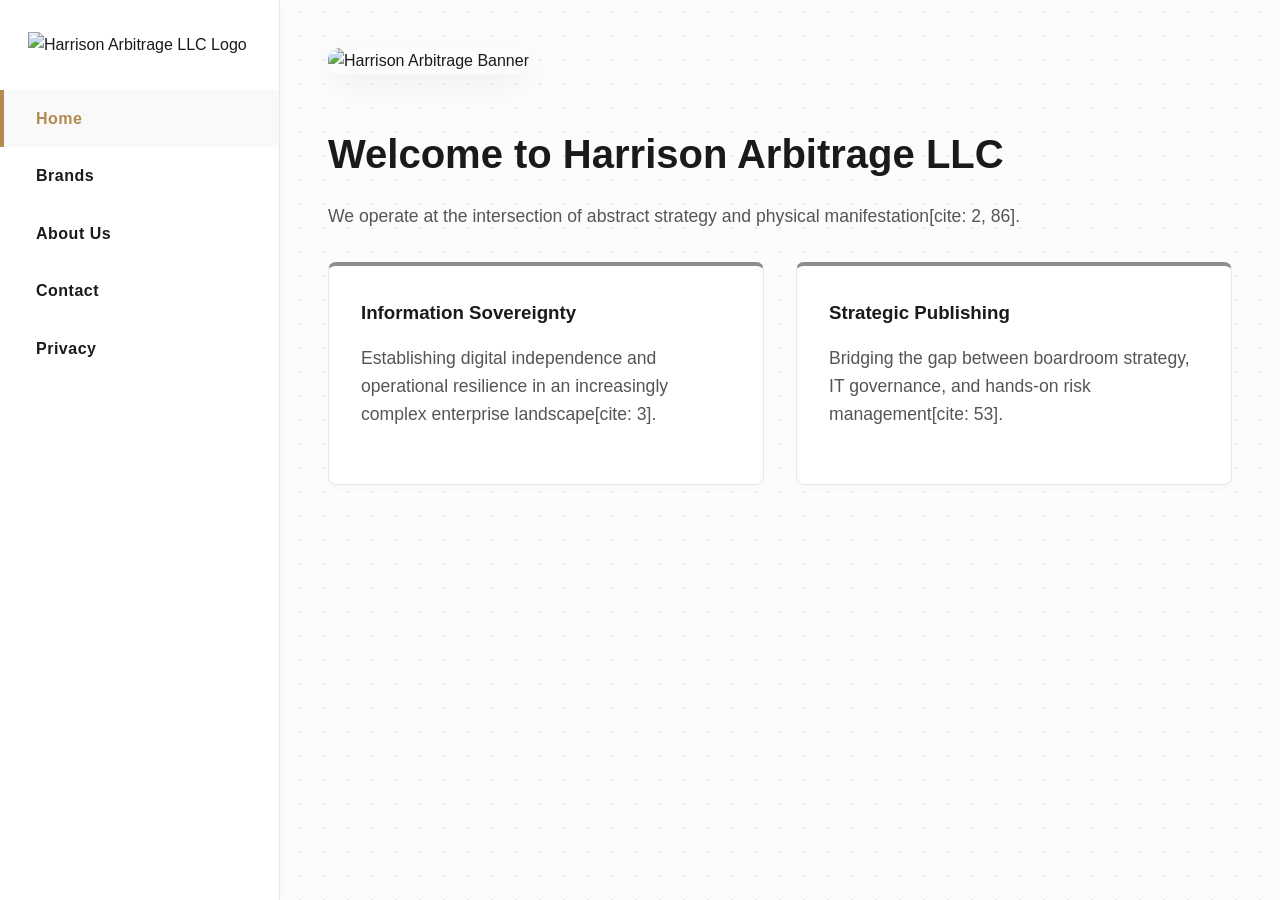
==== index.html @ 5397d0a3 "Add initial HTML structure for homepage" ====
<!DOCTYPE html>
<html lang="en">
<head>
    <meta charset="UTF-8">
    <meta name="viewport" content="width=device-width, initial-scale=1.0">
    <title>Harrison Arbitrage LLC | Home</title>
    <link rel="stylesheet" href="style.css">
</head>
<body>

    <nav class="sidebar">
        <img src="HALLC_profile_w.jpg" alt="Harrison Arbitrage LLC Logo" class="brand-logo">
        <div class="nav-menu">
            <a href="index.html" class="active">Home</a>
            <a href="brands.html">Brands</a>
            <a href="about.html">About Us</a>
            <a href="contact.html">Contact</a>
            <a href="privacy.html">Privacy</a>
        </div>
    </nav>

    <main class="main-content">
        <img src="HALLC_banner_w.jpg" alt="Harrison Arbitrage Banner" class="hero-banner">
        
        <h1>Welcome to Harrison Arbitrage LLC</h1>
        <p>We operate at the intersection of abstract strategy and physical manifestation[cite: 2, 86].</p>
        
        <div class="grid-container">
            <div class="card">
                <h3>Information Sovereignty</h3>
                <p>Establishing digital independence and operational resilience in an increasingly complex enterprise landscape[cite: 3].</p>
            </div>
            <div class="card">
                <h3>Strategic Publishing</h3>
                <p>Bridging the gap between boardroom strategy, IT governance, and hands-on risk management[cite: 53].</p>
            </div>
        </div>
    </main>

</body>
</html>
---- style.css ----
/* =========================================
   Harrison Arbitrage LLC - Global Styles
   ========================================= */
:root {
    --bg-light: #fcfcfc;
    --nav-bg: #ffffff;
    --text-primary: #1a1a1a;
    --text-secondary: #555555;
    --accent-gold: #b38b4d;
    --accent-silver: #8a8d91;
    --border-light: #e5e7eb;
}

* {
    box-sizing: border-box;
    margin: 0;
    padding: 0;
}

body {
    font-family: 'Inter', -apple-system, BlinkMacSystemFont, "Segoe UI", Roboto, Helvetica, Arial, sans-serif;
    background-color: var(--bg-light);
    color: var(--text-primary);
    line-height: 1.6;
    /* Subtle geometric fractal/network background pattern */
    background-image: radial-gradient(var(--border-light) 1px, transparent 1px);
    background-size: 24px 24px;
}

/* --- Navigation (Desktop Sticky Sidebar) --- */
.sidebar {
    position: fixed;
    top: 0;
    left: 0;
    width: 280px;
    height: 100vh;
    background-color: var(--nav-bg);
    border-right: 1px solid var(--border-light);
    display: flex;
    flex-direction: column;
    padding: 2rem 0;
    z-index: 1000;
    box-shadow: 2px 0 10px rgba(0,0,0,0.02);
}

.brand-logo {
    width: 80%;
    margin: 0 auto 2rem auto;
    display: block;
}

.nav-menu {
    display: flex;
    flex-direction: column;
    width: 100%;
}

.nav-menu a {
    text-decoration: none;
    color: var(--text-primary);
    padding: 1rem 2rem;
    font-weight: 600;
    letter-spacing: 0.5px;
    border-left: 4px solid transparent;
    transition: all 0.3s ease;
}

.nav-menu a:hover, .nav-menu a.active {
    background-color: #f9f9f9;
    color: var(--accent-gold);
    border-left: 4px solid var(--accent-gold);
}

/* --- Main Content Area --- */
.main-content {
    margin-left: 280px;
    padding: 3rem;
    max-width: 1200px;
}

.hero-banner {
    width: 100%;
    border-radius: 12px;
    box-shadow: 0 10px 30px rgba(0,0,0,0.05);
    margin-bottom: 3rem;
    object-fit: cover;
}

h1, h2, h3 {
    margin-bottom: 1rem;
    font-weight: 700;
}

h1 { font-size: 2.5rem; color: var(--text-primary); }
h2 { font-size: 1.8rem; border-bottom: 2px solid var(--border-light); padding-bottom: 0.5rem; }

p {
    color: var(--text-secondary);
    margin-bottom: 1.5rem;
    font-size: 1.1rem;
}

/* --- Layouts & Cards --- */
.grid-container {
    display: grid;
    grid-template-columns: repeat(auto-fit, minmax(300px, 1fr));
    gap: 2rem;
    margin-top: 2rem;
}

.card {
    background: var(--nav-bg);
    border: 1px solid var(--border-light);
    border-radius: 8px;
    padding: 2rem;
    box-shadow: 0 4px 6px rgba(0,0,0,0.02);
    border-top: 4px solid var(--accent-silver);
    transition: transform 0.3s ease;
}

.card:hover {
    transform: translateY(-5px);
    border-top: 4px solid var(--accent-gold);
}

.card img {
    width: 100%;
    border-radius: 4px;
    margin-bottom: 1rem;
}

.btn {
    display: inline-block;
    padding: 0.75rem 1.5rem;
    background-color: var(--accent-gold);
    color: #fff;
    text-decoration: none;
    border-radius: 4px;
    font-weight: 600;
    margin-top: 1rem;
    transition: background 0.3s ease;
}

.btn:hover { background-color: #9a753e; }

/* --- Forms --- */
.contact-form {
    display: flex;
    flex-direction: column;
    gap: 1.2rem;
    max-width: 600px;
}

.contact-form input, .contact-form textarea {
    width: 100%;
    padding: 1rem;
    border: 1px solid var(--border-light);
    border-radius: 6px;
    font-family: inherit;
    font-size: 1rem;
}

.contact-form button {
    cursor: pointer;
    border: none;
    font-size: 1.1rem;
}

/* =========================================
   Mobile Optimization (RWD Media Queries)
   ========================================= */
@media screen and (max-width: 900px) {
    /* Transform Sidebar into Top-Anchored Horizontal Swipe Menu */
    .sidebar {
        position: sticky;
        top: 0;
        width: 100%;
        height: auto;
        flex-direction: row;
        align-items: center;
        padding: 0;
        box-shadow: 0 4px 10px rgba(0,0,0,0.05);
        overflow-x: auto;
        white-space: nowrap;
        -webkit-overflow-scrolling: touch; /* Smooth iOS scrolling */
    }

    .brand-logo {
        width: 120px;
        margin: 0.5rem 1.5rem;
        flex-shrink: 0;
    }

    .nav-menu {
        flex-direction: row;
        width: auto;
    }

    .nav-menu a {
        border-left: none;
        border-bottom: 3px solid transparent;
        padding: 1.2rem 1.5rem;
    }

    .nav-menu a:hover, .nav-menu a.active {
        border-left: none;
        border-bottom: 3px solid var(--accent-gold);
    }

    /* Adjust Main Content & Typography for Narrow Screens */
    .main-content {
        margin-left: 0;
        padding: 1.5rem;
    }

    h1 { font-size: 2rem; }
    h2 { font-size: 1.5rem; }
    
    /* Stack content vertically */
    .grid-container {
        grid-template-columns: 1fr; 
    }
}
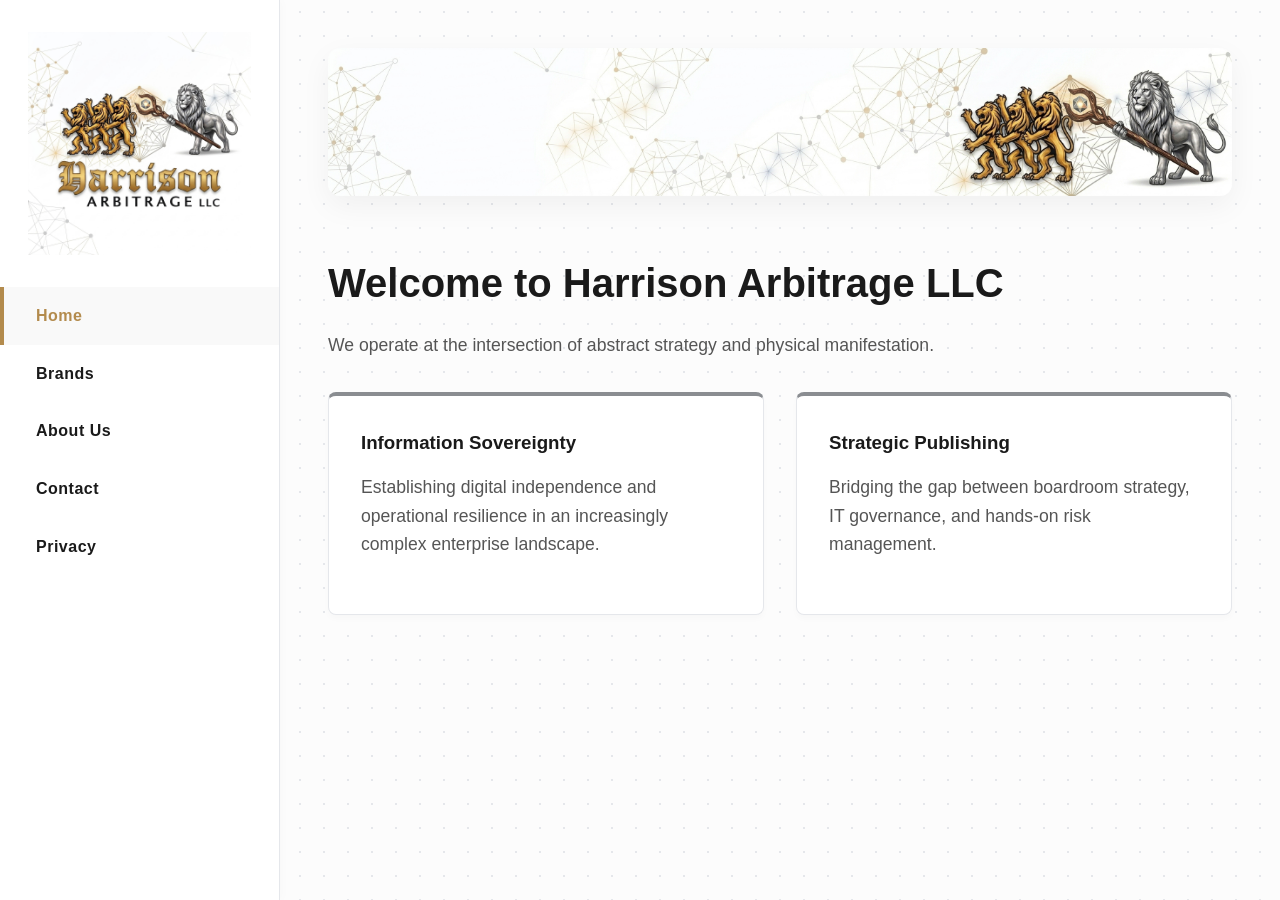
==== commit 4e0ab3f8: "Update paragraphs to remove citation references Removed citations from paragraphs for clarity." ====
--- a/index.html
+++ b/index.html
@@ -23,16 +23,16 @@
         <img src="HALLC_banner_w.jpg" alt="Harrison Arbitrage Banner" class="hero-banner">
         
         <h1>Welcome to Harrison Arbitrage LLC</h1>
-        <p>We operate at the intersection of abstract strategy and physical manifestation[cite: 2, 86].</p>
+        <p>We operate at the intersection of abstract strategy and physical manifestation.</p>
         
         <div class="grid-container">
             <div class="card">
                 <h3>Information Sovereignty</h3>
-                <p>Establishing digital independence and operational resilience in an increasingly complex enterprise landscape[cite: 3].</p>
+                <p>Establishing digital independence and operational resilience in an increasingly complex enterprise landscape.</p>
             </div>
             <div class="card">
                 <h3>Strategic Publishing</h3>
-                <p>Bridging the gap between boardroom strategy, IT governance, and hands-on risk management[cite: 53].</p>
+                <p>Bridging the gap between boardroom strategy, IT governance, and hands-on risk management.</p>
             </div>
         </div>
     </main>
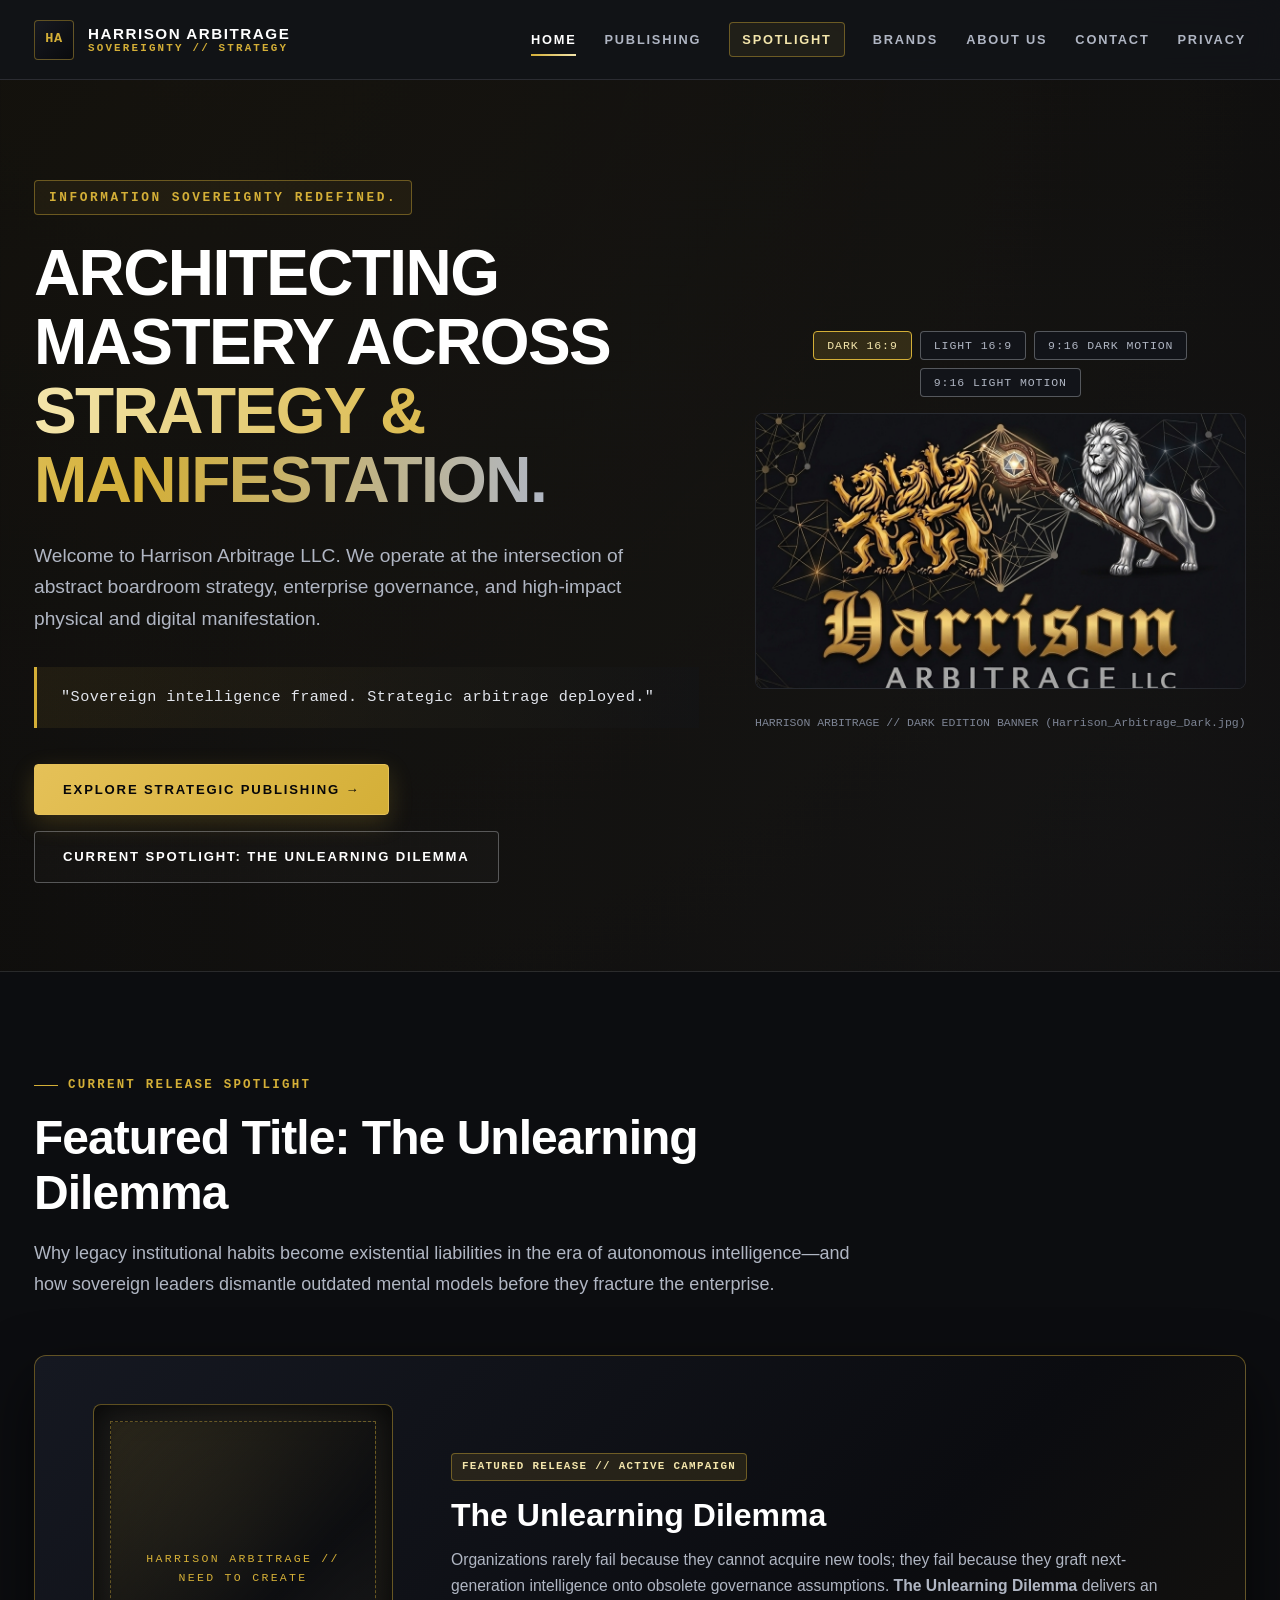
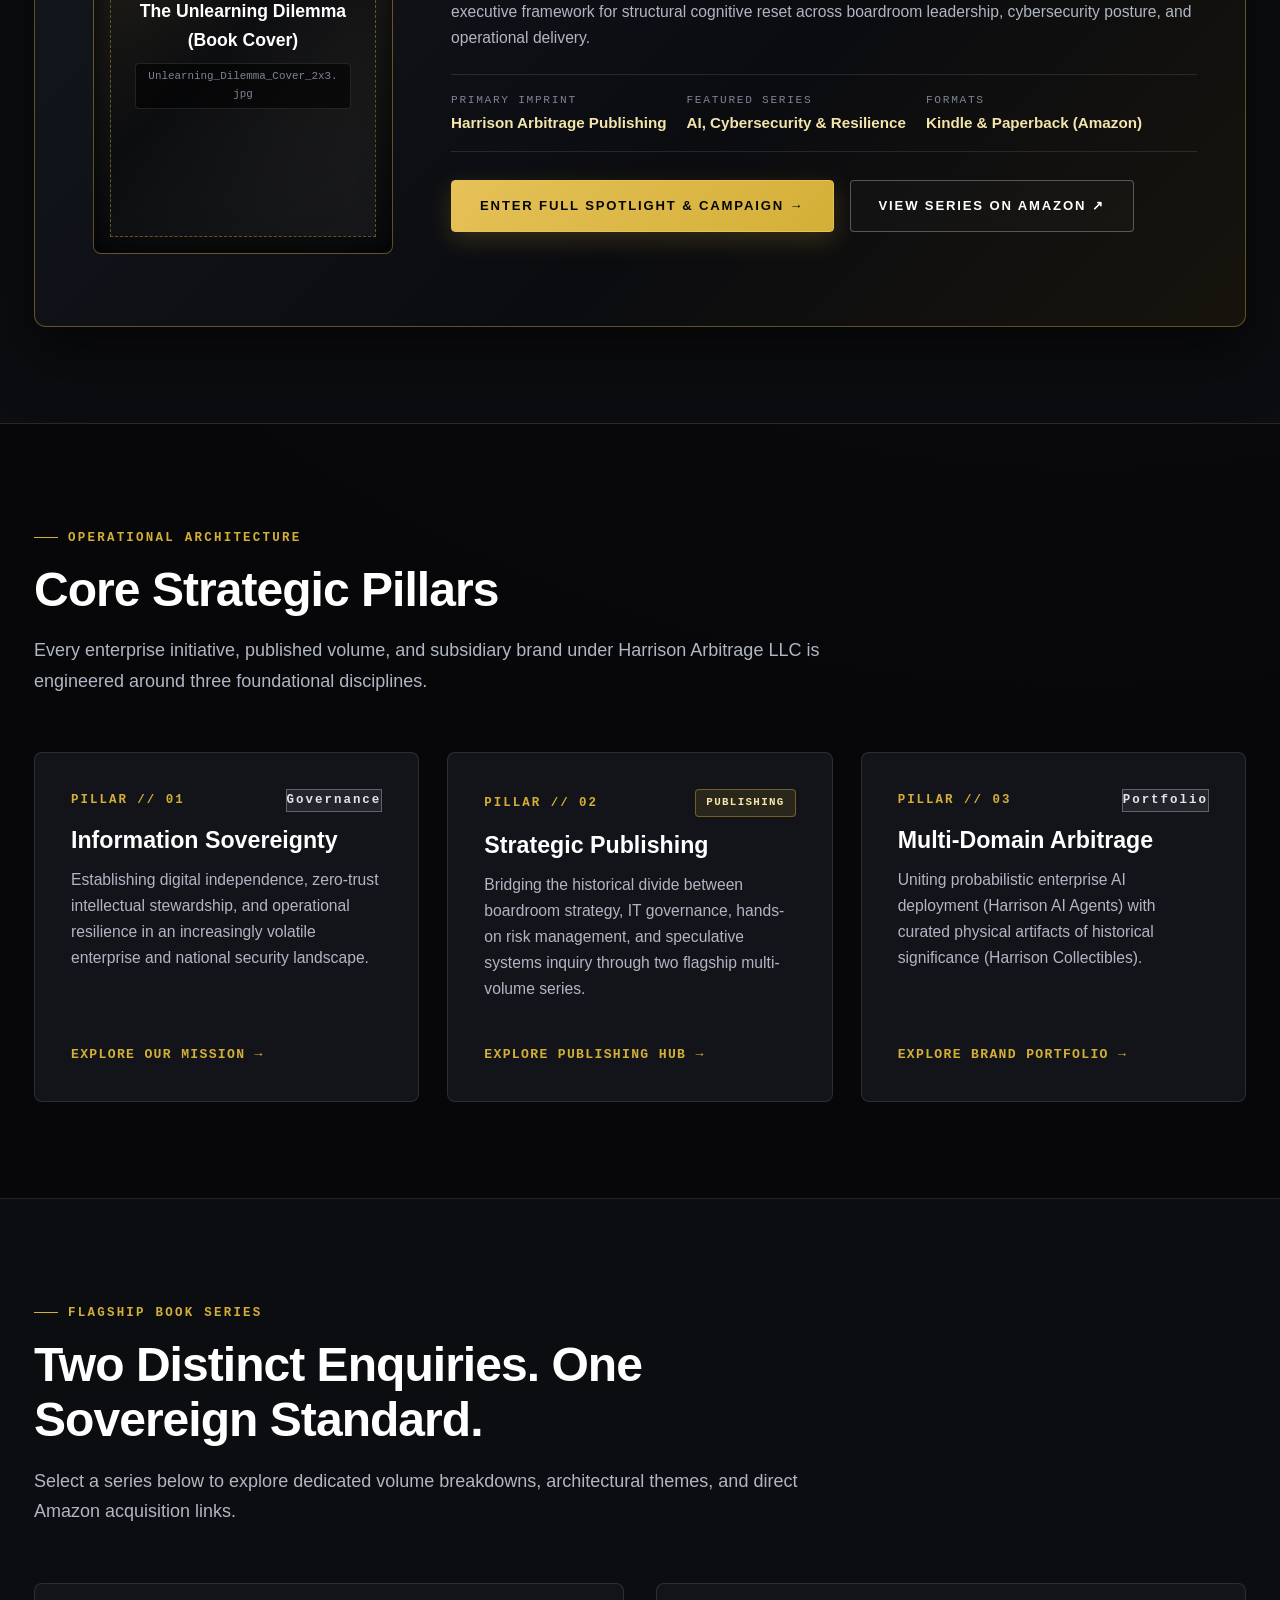
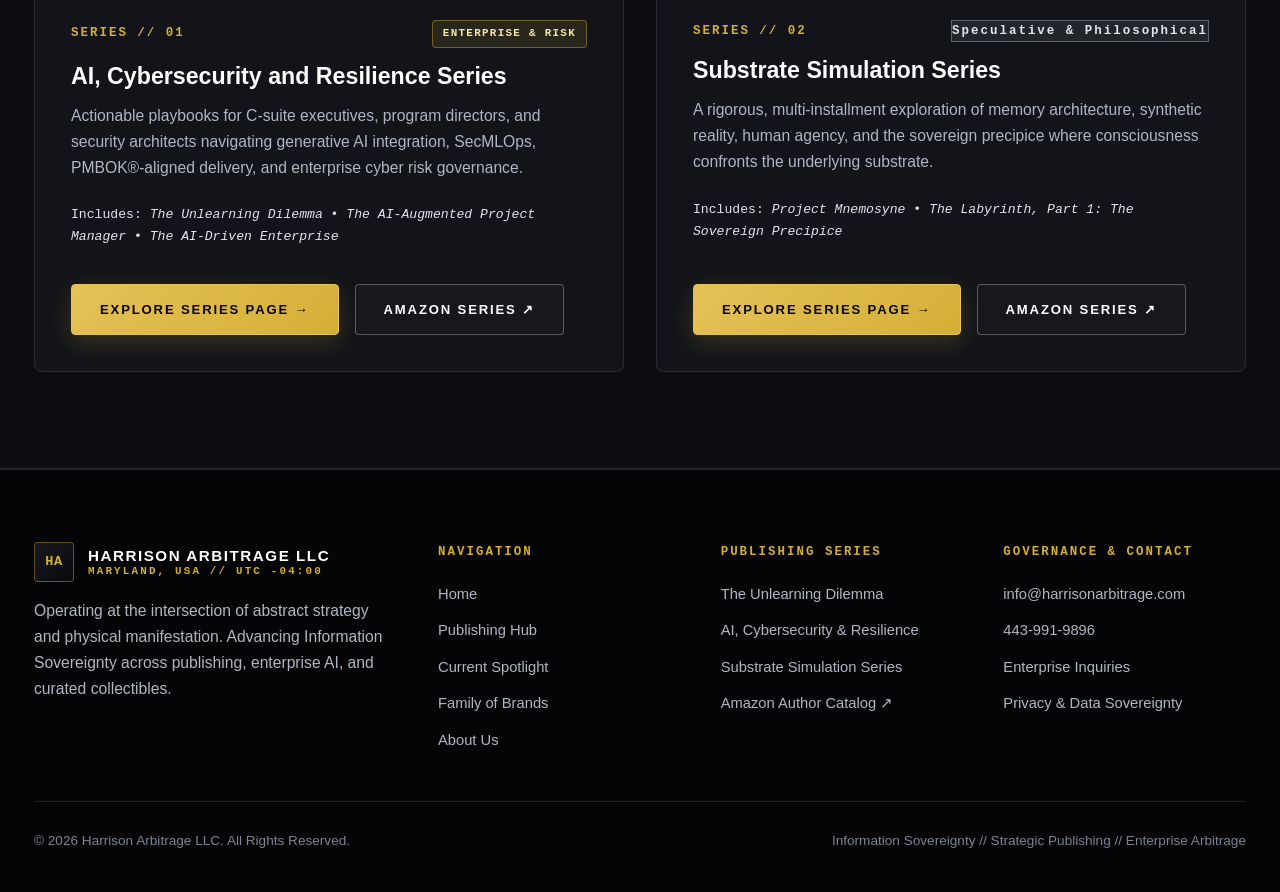
==== commit e947f01a: "Revise index.html for content and structure updates Updated the HTML structure and content for the H" ====
--- a/index.html
+++ b/index.html
@@ -1,41 +1,375 @@
 <!DOCTYPE html>
 <html lang="en">
 <head>
-    <meta charset="UTF-8">
-    <meta name="viewport" content="width=device-width, initial-scale=1.0">
-    <title>Harrison Arbitrage LLC | Home</title>
-    <link rel="stylesheet" href="style.css">
+  <meta charset="UTF-8" />
+  <meta name="viewport" content="width=device-width, initial-scale=1.0" />
+  <title>Harrison Arbitrage LLC | Information Sovereignty &amp; Strategic Publishing</title>
+  <meta name="description" content="Harrison Arbitrage LLC operates at the intersection of abstract strategy and physical manifestation—advancing Information Sovereignty, Strategic Publishing, and Enterprise AI." />
+  <link rel="stylesheet" href="styles.css" />
+  <script src="main.js" defer></script>
 </head>
 <body>
 
-    <nav class="sidebar">
-        <img src="HALLC_profile_w.jpg" alt="Harrison Arbitrage LLC Logo" class="brand-logo">
-        <div class="nav-menu">
-            <a href="index.html" class="active">Home</a>
-            <a href="brands.html">Brands</a>
-            <a href="about.html">About Us</a>
-            <a href="contact.html">Contact</a>
-            <a href="privacy.html">Privacy</a>
-        </div>
-    </nav>
-
-    <main class="main-content">
-        <img src="HALLC_banner_w.jpg" alt="Harrison Arbitrage Banner" class="hero-banner">
-        
-        <h1>Welcome to Harrison Arbitrage LLC</h1>
-        <p>We operate at the intersection of abstract strategy and physical manifestation.</p>
-        
-        <div class="grid-container">
-            <div class="card">
-                <h3>Information Sovereignty</h3>
-                <p>Establishing digital independence and operational resilience in an increasingly complex enterprise landscape.</p>
-            </div>
-            <div class="card">
-                <h3>Strategic Publishing</h3>
-                <p>Bridging the gap between boardroom strategy, IT governance, and hands-on risk management.</p>
-            </div>
-        </div>
-    </main>
+  <!-- ==================== HEADER / NAVIGATION ==================== -->
+  <header class="site-header">
+    <div class="container nav-container">
+      <a href="index.html" class="brand-logo">
+        <div class="logo-mark-wrap">
+          <img 
+            src="Harrison_Arbitrage_Logo_Gold.png" 
+            alt="Harrison Arbitrage LLC Logo" 
+            class="logo-img-asset"
+            data-fallback-title="Harrison Arbitrage Logo"
+            data-asset-status="NEED TO CREATE"
+          />
+        </div>
+        <div class="brand-text-group">
+          <span class="brand-name-main">Harrison Arbitrage</span>
+          <span class="brand-name-sub">Sovereignty // Strategy</span>
+        </div>
+      </a>
+
+      <button class="mobile-menu-btn" aria-expanded="false" aria-label="Toggle Navigation">
+        MENU [≡]
+      </button>
+
+      <nav class="nav-links">
+        <a href="index.html">Home</a>
+        <a href="publishing.html">Publishing</a>
+        <a href="spotlight.html" class="nav-spotlight-pill">Spotlight</a>
+        <a href="brands.html">Brands</a>
+        <a href="about.html">About Us</a>
+        <a href="contact.html">Contact</a>
+        <a href="privacy.html">Privacy</a>
+      </nav>
+    </div>
+  </header>
+
+  <!-- ==================== HERO SECTION ==================== -->
+  <main>
+    <section class="hero">
+      <div class="container hero-grid">
+        <div>
+          <span class="hero-kicker">Information Sovereignty Redefined.</span>
+          <h1 class="hero-title">
+            Architecting Mastery Across <span class="gold-accent">Strategy &amp; Manifestation.</span>
+          </h1>
+          <p class="hero-lead">
+            Welcome to Harrison Arbitrage LLC. We operate at the intersection of abstract boardroom strategy, enterprise governance, and high-impact physical and digital manifestation.
+          </p>
+
+          <div class="quote-banner">
+            "Sovereign intelligence framed. Strategic arbitrage deployed."
+          </div>
+
+          <div class="btn-group">
+            <a href="publishing.html" class="btn btn-gold">Explore Strategic Publishing →</a>
+            <a href="spotlight.html" class="btn btn-silver-outline">Current Spotlight: The Unlearning Dilemma</a>
+          </div>
+        </div>
+
+        <!-- Interactive Media Stage using your uploaded Harrison_Arbitrage_* files -->
+        <div data-media-switcher>
+          <div class="media-switcher-bar">
+            <button 
+              type="button" 
+              class="media-tab-btn active"
+              data-media-type="image"
+              data-media-src="Harrison_Arbitrage_Dark.jpg"
+              data-media-ratio="16x9"
+              data-media-caption="HARRISON ARBITRAGE // DARK EDITION BANNER (Harrison_Arbitrage_Dark.jpg)"
+            >
+              Dark 16:9
+            </button>
+            <button 
+              type="button" 
+              class="media-tab-btn"
+              data-media-type="image"
+              data-media-src="Harrison_Arbitrage_Light.jpg"
+              data-media-ratio="16x9"
+              data-media-caption="HARRISON ARBITRAGE // LIGHT EDITION BANNER (Harrison_Arbitrage_Light.jpg)"
+            >
+              Light 16:9
+            </button>
+            <button 
+              type="button" 
+              class="media-tab-btn"
+              data-media-type="video"
+              data-media-src="Harrison_Arbitrage_Dark_9x16_Animated.mp4"
+              data-media-ratio="9x16"
+              data-media-caption="HARRISON ARBITRAGE // ANIMATED CAMPAIGN REEL (Harrison_Arbitrage_Dark_9x16_Animated.mp4)"
+            >
+              9:16 Dark Motion
+            </button>
+            <button 
+              type="button" 
+              class="media-tab-btn"
+              data-media-type="video"
+              data-media-src="Harrison_Arbitrage_Light_9x16_Animated.mp4"
+              data-media-ratio="9x16"
+              data-media-caption="HARRISON ARBITRAGE // ANIMATED LIGHT REEL (Harrison_Arbitrage_Light_9x16_Animated.mp4)"
+            >
+              9:16 Light Motion
+            </button>
+          </div>
+
+          <div class="asset-frame asset-frame-16x9 switcher-stage-frame">
+            <img 
+              src="Harrison_Arbitrage_Dark.jpg" 
+              alt="Harrison Arbitrage LLC Campaign Visual" 
+              class="switcher-stage-img"
+              data-fallback-title="Harrison Arbitrage Dark Banner"
+              data-asset-status="UPLOADED ASSET"
+            />
+            <video 
+              class="switcher-stage-video" 
+              src="Harrison_Arbitrage_Dark_9x16_Animated.mp4" 
+              muted 
+              loop 
+              playsinline 
+              controls 
+              style="display: none;"
+            ></video>
+          </div>
+          <p class="switcher-caption" style="text-align: center; font-family: var(--font-mono); font-size: 0.72rem; color: var(--text-muted-silver);">
+            HARRISON ARBITRAGE // DARK EDITION BANNER (Harrison_Arbitrage_Dark.jpg)
+          </p>
+        </div>
+      </div>
+    </section>
+
+    <!-- ==================== ROTATING BOOK SPOTLIGHT PREVIEW ==================== -->
+    <section class="section section-alt">
+      <div class="container">
+        <div class="section-header">
+          <span class="eyebrow">Current Release Spotlight</span>
+          <h2 class="section-title">Featured Title: The Unlearning Dilemma</h2>
+          <p class="section-subtitle">
+            Why legacy institutional habits become existential liabilities in the era of autonomous intelligence—and how sovereign leaders dismantle outdated mental models before they fracture the enterprise.
+          </p>
+        </div>
+
+        <div class="spotlight-banner">
+          <div class="asset-frame asset-frame-book">
+            <img 
+              src="Unlearning_Dilemma_Cover_2x3.jpg" 
+              alt="Book Cover for The Unlearning Dilemma"
+              data-fallback-title="The Unlearning Dilemma (Book Cover)"
+              data-asset-status="NEED TO CREATE"
+            />
+          </div>
+
+          <div>
+            <span class="card-badge">Featured Release // Active Campaign</span>
+            <h3 class="card-title" style="font-size: 2rem; margin-top: 14px;">
+              The Unlearning Dilemma
+            </h3>
+            <p class="card-desc">
+              Organizations rarely fail because they cannot acquire new tools; they fail because they graft next-generation intelligence onto obsolete governance assumptions. <strong>The Unlearning Dilemma</strong> delivers an executive framework for structural cognitive reset across boardroom leadership, cybersecurity posture, and operational delivery.
+            </p>
+
+            <div class="meta-list">
+              <div class="meta-item">
+                <span class="meta-label">Primary Imprint</span>
+                <span class="meta-value">Harrison Arbitrage Publishing</span>
+              </div>
+              <div class="meta-item">
+                <span class="meta-label">Featured Series</span>
+                <span class="meta-value">AI, Cybersecurity &amp; Resilience</span>
+              </div>
+              <div class="meta-item">
+                <span class="meta-label">Formats</span>
+                <span class="meta-value">Kindle &amp; Paperback (Amazon)</span>
+              </div>
+            </div>
+
+            <div class="btn-group">
+              <a href="spotlight.html" class="btn btn-gold">Enter Full Spotlight &amp; Campaign →</a>
+              <a href="https://www.amazon.com/dp/B0HF5N1DVW" target="_blank" rel="noopener noreferrer" class="btn btn-silver-outline">View Series on Amazon ↗</a>
+            </div>
+          </div>
+        </div>
+      </div>
+    </section>
+
+    <!-- ==================== CORE PILLARS ==================== -->
+    <section class="section">
+      <div class="container">
+        <div class="section-header">
+          <span class="eyebrow">Operational Architecture</span>
+          <h2 class="section-title">Core Strategic Pillars</h2>
+          <p class="section-subtitle">
+            Every enterprise initiative, published volume, and subsidiary brand under Harrison Arbitrage LLC is engineered around three foundational disciplines.
+          </p>
+        </div>
+
+        <div class="grid-3">
+          <article class="enterprise-card">
+            <div>
+              <div class="card-index">
+                <span>PILLAR // 01</span>
+                <span class="card-badge-silver">Governance</span>
+              </div>
+              <h3 class="card-title">Information Sovereignty</h3>
+              <p class="card-desc">
+                Establishing digital independence, zero-trust intellectual stewardship, and operational resilience in an increasingly volatile enterprise and national security landscape.
+              </p>
+            </div>
+            <a href="about.html" class="link-arrow">Explore Our Mission →</a>
+          </article>
+
+          <article class="enterprise-card">
+            <div>
+              <div class="card-index">
+                <span>PILLAR // 02</span>
+                <span class="card-badge">Publishing</span>
+              </div>
+              <h3 class="card-title">Strategic Publishing</h3>
+              <p class="card-desc">
+                Bridging the historical divide between boardroom strategy, IT governance, hands-on risk management, and speculative systems inquiry through two flagship multi-volume series.
+              </p>
+            </div>
+            <a href="publishing.html" class="link-arrow">Explore Publishing Hub →</a>
+          </article>
+
+          <article class="enterprise-card">
+            <div>
+              <div class="card-index">
+                <span>PILLAR // 03</span>
+                <span class="card-badge-silver">Portfolio</span>
+              </div>
+              <h3 class="card-title">Multi-Domain Arbitrage</h3>
+              <p class="card-desc">
+                Uniting probabilistic enterprise AI deployment (Harrison AI Agents) with curated physical artifacts of historical significance (Harrison Collectibles).
+              </p>
+            </div>
+            <a href="brands.html" class="link-arrow">Explore Brand Portfolio →</a>
+          </article>
+        </div>
+      </div>
+    </section>
+
+    <!-- ==================== SERIES OVERVIEW PREVIEW ==================== -->
+    <section class="section section-alt">
+      <div class="container">
+        <div class="section-header">
+          <span class="eyebrow">Flagship Book Series</span>
+          <h2 class="section-title">Two Distinct Enquiries. One Sovereign Standard.</h2>
+          <p class="section-subtitle">
+            Select a series below to explore dedicated volume breakdowns, architectural themes, and direct Amazon acquisition links.
+          </p>
+        </div>
+
+        <div class="grid-2">
+          <!-- Series 1 Card -->
+          <article class="enterprise-card">
+            <div>
+              <div class="card-index">
+                <span>SERIES // 01</span>
+                <span class="card-badge">Enterprise &amp; Risk</span>
+              </div>
+              <h3 class="card-title">AI, Cybersecurity and Resilience Series</h3>
+              <p class="card-desc">
+                Actionable playbooks for C-suite executives, program directors, and security architects navigating generative AI integration, SecMLOps, PMBOK®-aligned delivery, and enterprise cyber risk governance.
+              </p>
+              <p class="card-desc" style="font-family: var(--font-mono); font-size: 0.82rem; color: var(--text-platinum);">
+                Includes: <em>The Unlearning Dilemma</em> • <em>The AI-Augmented Project Manager</em> • <em>The AI-Driven Enterprise</em>
+              </p>
+            </div>
+            <div class="btn-group" style="margin-top: 12px;">
+              <a href="series-ai-cybersecurity.html" class="btn btn-gold">Explore Series Page →</a>
+              <a href="https://www.amazon.com/dp/B0HF5N1DVW" target="_blank" rel="noopener noreferrer" class="btn btn-silver-outline">Amazon Series ↗</a>
+            </div>
+          </article>
+
+          <!-- Series 2 Card -->
+          <article class="enterprise-card">
+            <div>
+              <div class="card-index">
+                <span>SERIES // 02</span>
+                <span class="card-badge-silver">Speculative &amp; Philosophical</span>
+              </div>
+              <h3 class="card-title">Substrate Simulation Series</h3>
+              <p class="card-desc">
+                A rigorous, multi-installment exploration of memory architecture, synthetic reality, human agency, and the sovereign precipice where consciousness confronts the underlying substrate.
+              </p>
+              <p class="card-desc" style="font-family: var(--font-mono); font-size: 0.82rem; color: var(--text-platinum);">
+                Includes: <em>Project Mnemosyne</em> • <em>The Labyrinth, Part 1: The Sovereign Precipice</em>
+              </p>
+            </div>
+            <div class="btn-group" style="margin-top: 12px;">
+              <a href="series-substrate-simulation.html" class="btn btn-gold">Explore Series Page →</a>
+              <a href="https://www.amazon.com/dp/B0H9J2PXMG" target="_blank" rel="noopener noreferrer" class="btn btn-silver-outline">Amazon Series ↗</a>
+            </div>
+          </article>
+        </div>
+      </div>
+    </section>
+  </main>
+
+  <!-- ==================== FOOTER ==================== -->
+  <footer class="site-footer">
+    <div class="container">
+      <div class="footer-grid">
+        <div>
+          <a href="index.html" class="brand-logo" style="margin-bottom: 16px;">
+            <div class="logo-mark-wrap">
+              <img 
+                src="Harrison_Arbitrage_Logo_Gold.png" 
+                alt="Harrison Arbitrage LLC Logo" 
+                class="logo-img-asset"
+                data-fallback-title="Harrison Arbitrage Logo"
+                data-asset-status="NEED TO CREATE"
+              />
+            </div>
+            <div class="brand-text-group">
+              <span class="brand-name-main">Harrison Arbitrage LLC</span>
+              <span class="brand-name-sub">Maryland, USA // UTC -04:00</span>
+            </div>
+          </a>
+          <p class="card-desc" style="max-width: 360px;">
+            Operating at the intersection of abstract strategy and physical manifestation. Advancing Information Sovereignty across publishing, enterprise AI, and curated collectibles.
+          </p>
+        </div>
+
+        <div>
+          <h4 class="footer-col-title">Navigation</h4>
+          <ul class="footer-links">
+            <li><a href="index.html">Home</a></li>
+            <li><a href="publishing.html">Publishing Hub</a></li>
+            <li><a href="spotlight.html">Current Spotlight</a></li>
+            <li><a href="brands.html">Family of Brands</a></li>
+            <li><a href="about.html">About Us</a></li>
+          </ul>
+        </div>
+
+        <div>
+          <h4 class="footer-col-title">Publishing Series</h4>
+          <ul class="footer-links">
+            <li><a href="spotlight.html">The Unlearning Dilemma</a></li>
+            <li><a href="series-ai-cybersecurity.html">AI, Cybersecurity &amp; Resilience</a></li>
+            <li><a href="series-substrate-simulation.html">Substrate Simulation Series</a></li>
+            <li><a href="https://www.amazon.com/dp/B0HF5N1DVW" target="_blank" rel="noopener noreferrer">Amazon Author Catalog ↗</a></li>
+          </ul>
+        </div>
+
+        <div>
+          <h4 class="footer-col-title">Governance &amp; Contact</h4>
+          <ul class="footer-links">
+            <li><a href="mailto:info@harrisonarbitrage.com">info@harrisonarbitrage.com</a></li>
+            <li><a href="tel:4439919896">443-991-9896</a></li>
+            <li><a href="contact.html">Enterprise Inquiries</a></li>
+            <li><a href="privacy.html">Privacy &amp; Data Sovereignty</a></li>
+          </ul>
+        </div>
+      </div>
+
+      <div class="footer-bottom">
+        <span>&copy; 2026 Harrison Arbitrage LLC. All Rights Reserved.</span>
+        <span>Information Sovereignty // Strategic Publishing // Enterprise Arbitrage</span>
+      </div>
+    </div>
+  </footer>
 
 </body>
 </html>
--- a/styles.css
+++ b/styles.css
@@ -0,0 +1,827 @@
+/* ==========================================================================
+   HARRISON ARBITRAGE LLC — ENTERPRISE DESIGN SYSTEM (styles.css)
+   Palette: Obsidian Black, Crisp White, Metallic Gold, Brushed Silver (Zero Red)
+   Architecture modeled after harrisonaiagents.com
+   ========================================================================== */
+
+:root {
+  /* Core Backgrounds (Black to Gunmetal Shades) */
+  --bg-obsidian: #070709;
+  --bg-deep: #0c0d10;
+  --bg-card: #121419;
+  --bg-card-elevated: #181b22;
+  --bg-glass: rgba(18, 20, 25, 0.88);
+
+  /* Typography & Silver/White Spectrum */
+  --text-white: #ffffff;
+  --text-platinum: #e2e5ec;
+  --text-silver: #b0b6c3;
+  --text-muted-silver: #7d8494;
+  --text-slate: #525866;
+
+  /* Metallic Gold Spectrum (Primary Accent replacing Red) */
+  --gold-bright: #e5c158;
+  --gold-primary: #d4af37;
+  --gold-champagne: #f3e5ab;
+  --gold-burnished: #9a7b2c;
+  --gold-glow: rgba(212, 175, 55, 0.18);
+  --gold-border: rgba(212, 175, 55, 0.42);
+
+  /* Silver Borders & Dividers */
+  --silver-border: rgba(176, 182, 195, 0.16);
+  --silver-border-strong: rgba(226, 229, 236, 0.32);
+
+  /* Layout & Spacing */
+  --max-width: 1260px;
+  --header-height: 80px;
+  --radius-sm: 4px;
+  --radius-md: 8px;
+  --radius-lg: 12px;
+  --transition-fast: 0.2s cubic-bezier(0.16, 1, 0.3, 1);
+  --transition-smooth: 0.35s cubic-bezier(0.16, 1, 0.3, 1);
+
+  /* Font Stacks */
+  --font-sans: 'Inter', -apple-system, BlinkMacSystemFont, 'Segoe UI', Roboto, sans-serif;
+  --font-display: 'Inter', 'Helvetica Neue', Arial, sans-serif;
+  --font-mono: 'JetBrains Mono', 'Fira Code', Consolas, monospace;
+}
+
+/* Reset & Base */
+*, *::before, *::after {
+  box-sizing: border-box;
+  margin: 0;
+  padding: 0;
+}
+
+html {
+  scroll-behavior: smooth;
+  background-color: var(--bg-obsidian);
+  color: var(--text-platinum);
+  font-family: var(--font-sans);
+  font-size: 16px;
+  line-height: 1.65;
+  -webkit-font-smoothing: antialiased;
+}
+
+body {
+  background-color: var(--bg-obsidian);
+  background-image: 
+    radial-gradient(circle at 15% 0%, rgba(212, 175, 55, 0.06) 0%, transparent 45%),
+    radial-gradient(circle at 85% 20%, rgba(176, 182, 195, 0.05) 0%, transparent 45%);
+  min-height: 100vh;
+  display: flex;
+  flex-direction: column;
+  overflow-x: hidden;
+}
+
+a {
+  color: inherit;
+  text-decoration: none;
+  transition: color var(--transition-fast), border-color var(--transition-fast), background-color var(--transition-fast);
+}
+
+ul {
+  list-style: none;
+}
+
+img, video {
+  max-width: 100%;
+  display: block;
+}
+
+/* ==========================================================================
+   CONTAINERS & SECTION SCAFFOLDING
+   ========================================================================== */
+
+.container {
+  width: 100%;
+  max-width: var(--max-width);
+  margin: 0 auto;
+  padding: 0 24px;
+}
+
+.section {
+  padding: 96px 0;
+  border-bottom: 1px solid var(--silver-border);
+  position: relative;
+}
+
+.section-alt {
+  background-color: var(--bg-deep);
+}
+
+.section-header {
+  max-width: 820px;
+  margin-bottom: 56px;
+}
+
+.eyebrow {
+  display: inline-flex;
+  align-items: center;
+  gap: 10px;
+  font-family: var(--font-mono);
+  font-size: 0.78rem;
+  font-weight: 600;
+  letter-spacing: 0.18em;
+  text-transform: uppercase;
+  color: var(--gold-primary);
+  margin-bottom: 14px;
+}
+
+.eyebrow::before {
+  content: "";
+  display: inline-block;
+  width: 24px;
+  height: 1px;
+  background-color: var(--gold-primary);
+}
+
+.section-title {
+  font-family: var(--font-display);
+  font-size: clamp(2rem, 4vw, 3rem);
+  font-weight: 800;
+  letter-spacing: -0.02em;
+  line-height: 1.15;
+  color: var(--text-white);
+  margin-bottom: 18px;
+}
+
+.section-subtitle {
+  font-size: 1.125rem;
+  color: var(--text-silver);
+  line-height: 1.7;
+}
+
+/* ==========================================================================
+   NAVIGATION BAR (Modeled on harrisonaiagents.com)
+   ========================================================================== */
+
+.site-header {
+  position: sticky;
+  top: 0;
+  z-index: 1000;
+  height: var(--header-height);
+  background: var(--bg-glass);
+  backdrop-filter: blur(14px);
+  -webkit-backdrop-filter: blur(14px);
+  border-bottom: 1px solid var(--silver-border);
+}
+
+.nav-container {
+  height: 100%;
+  display: flex;
+  align-items: center;
+  justify-content: space-between;
+  gap: 24px;
+}
+
+.brand-logo {
+  display: flex;
+  align-items: center;
+  gap: 14px;
+  font-weight: 800;
+  letter-spacing: 0.08em;
+  text-transform: uppercase;
+  color: var(--text-white);
+  font-size: 0.95rem;
+}
+
+.logo-mark-wrap {
+  width: 40px;
+  height: 40px;
+  border-radius: var(--radius-sm);
+  border: 1px solid var(--gold-border);
+  background: linear-gradient(135deg, #171920 0%, #090a0d 100%);
+  display: flex;
+  align-items: center;
+  justify-content: center;
+  overflow: hidden;
+  flex-shrink: 0;
+}
+
+.logo-mark-wrap img {
+  width: 100%;
+  height: 100%;
+  object-fit: contain;
+}
+
+.logo-monogram-fallback {
+  font-family: var(--font-mono);
+  font-size: 0.85rem;
+  font-weight: 700;
+  color: var(--gold-primary);
+  letter-spacing: 0.05em;
+}
+
+.brand-text-group {
+  display: flex;
+  flex-direction: column;
+  line-height: 1.15;
+}
+
+.brand-name-main {
+  color: var(--text-white);
+  font-size: 0.95rem;
+  letter-spacing: 0.1em;
+}
+
+.brand-name-sub {
+  color: var(--gold-primary);
+  font-family: var(--font-mono);
+  font-size: 0.68rem;
+  letter-spacing: 0.2em;
+}
+
+.nav-links {
+  display: flex;
+  align-items: center;
+  gap: 28px;
+}
+
+.nav-links a {
+  font-size: 0.8rem;
+  font-weight: 600;
+  letter-spacing: 0.14em;
+  text-transform: uppercase;
+  color: var(--text-silver);
+  padding: 6px 0;
+  position: relative;
+}
+
+.nav-links a::after {
+  content: "";
+  position: absolute;
+  bottom: 0;
+  left: 0;
+  width: 0%;
+  height: 2px;
+  background: linear-gradient(90deg, var(--gold-primary), var(--gold-champagne));
+  transition: width var(--transition-fast);
+}
+
+.nav-links a:hover,
+.nav-links a.active {
+  color: var(--text-white);
+}
+
+.nav-links a:hover::after,
+.nav-links a.active::after {
+  width: 100%;
+}
+
+.nav-links a.nav-spotlight-pill {
+  padding: 6px 12px;
+  border: 1px solid var(--gold-border);
+  border-radius: var(--radius-sm);
+  background: rgba(212, 175, 55, 0.08);
+  color: var(--gold-champagne);
+}
+
+.nav-links a.nav-spotlight-pill::after {
+  display: none;
+}
+
+.nav-links a.nav-spotlight-pill:hover,
+.nav-links a.nav-spotlight-pill.active {
+  background: var(--gold-primary);
+  color: var(--bg-obsidian);
+}
+
+.mobile-menu-btn {
+  display: none;
+  background: transparent;
+  border: 1px solid var(--silver-border-strong);
+  color: var(--text-white);
+  padding: 8px 12px;
+  border-radius: var(--radius-sm);
+  font-family: var(--font-mono);
+  font-size: 0.78rem;
+  letter-spacing: 0.1em;
+  text-transform: uppercase;
+  cursor: pointer;
+}
+
+/* ==========================================================================
+   HERO SECTION & PULL QUOTES
+   ========================================================================== */
+
+.hero {
+  padding: 100px 0 88px;
+  border-bottom: 1px solid var(--silver-border);
+  position: relative;
+  overflow: hidden;
+}
+
+.hero-grid {
+  display: grid;
+  grid-template-columns: 1.15fr 0.85fr;
+  gap: 56px;
+  align-items: center;
+}
+
+.hero-kicker {
+  display: inline-block;
+  font-family: var(--font-mono);
+  font-size: 0.8rem;
+  font-weight: 600;
+  letter-spacing: 0.2em;
+  text-transform: uppercase;
+  color: var(--gold-primary);
+  padding: 6px 14px;
+  border: 1px solid var(--gold-border);
+  background: rgba(212, 175, 55, 0.07);
+  border-radius: var(--radius-sm);
+  margin-bottom: 24px;
+}
+
+.hero-title {
+  font-family: var(--font-display);
+  font-size: clamp(2.5rem, 5vw, 4.15rem);
+  font-weight: 900;
+  line-height: 1.08;
+  letter-spacing: -0.025em;
+  color: var(--text-white);
+  margin-bottom: 24px;
+  text-transform: uppercase;
+}
+
+.hero-title .gold-accent {
+  background: linear-gradient(92deg, var(--gold-champagne) 0%, var(--gold-primary) 55%, var(--text-silver) 100%);
+  -webkit-background-clip: text;
+  -webkit-text-fill-color: transparent;
+}
+
+.hero-lead {
+  font-size: 1.2rem;
+  color: var(--text-silver);
+  margin-bottom: 32px;
+  max-width: 640px;
+}
+
+.quote-banner {
+  margin: 28px 0 36px;
+  padding: 18px 24px;
+  border-left: 3px solid var(--gold-primary);
+  background: linear-gradient(90deg, rgba(212, 175, 55, 0.08) 0%, rgba(18, 20, 25, 0.4) 100%);
+  font-family: var(--font-mono);
+  font-size: 0.95rem;
+  color: var(--text-platinum);
+  letter-spacing: 0.03em;
+}
+
+/* ==========================================================================
+   BUTTONS & CTAs (Gold, Silver, Obsidian)
+   ========================================================================== */
+
+.btn-group {
+  display: flex;
+  flex-wrap: wrap;
+  gap: 16px;
+  align-items: center;
+}
+
+.btn {
+  display: inline-flex;
+  align-items: center;
+  justify-content: center;
+  gap: 10px;
+  padding: 14px 28px;
+  font-size: 0.82rem;
+  font-weight: 700;
+  letter-spacing: 0.14em;
+  text-transform: uppercase;
+  border-radius: var(--radius-sm);
+  cursor: pointer;
+  transition: all var(--transition-fast);
+}
+
+.btn-gold {
+  background: linear-gradient(135deg, var(--gold-bright) 0%, var(--gold-primary) 100%);
+  color: var(--bg-obsidian);
+  border: 1px solid var(--gold-bright);
+  box-shadow: 0 8px 24px rgba(212, 175, 55, 0.2);
+}
+
+.btn-gold:hover {
+  background: var(--gold-champagne);
+  border-color: var(--gold-champagne);
+  transform: translateY(-2px);
+  box-shadow: 0 12px 30px rgba(212, 175, 55, 0.32);
+}
+
+.btn-silver-outline {
+  background: rgba(255, 255, 255, 0.02);
+  color: var(--text-white);
+  border: 1px solid var(--silver-border-strong);
+}
+
+.btn-silver-outline:hover {
+  border-color: var(--gold-primary);
+  color: var(--gold-champagne);
+  background: rgba(212, 175, 55, 0.06);
+  transform: translateY(-2px);
+}
+
+.link-arrow {
+  display: inline-flex;
+  align-items: center;
+  gap: 8px;
+  font-family: var(--font-mono);
+  font-size: 0.82rem;
+  font-weight: 600;
+  letter-spacing: 0.1em;
+  text-transform: uppercase;
+  color: var(--gold-primary);
+  margin-top: 18px;
+}
+
+.link-arrow:hover {
+  color: var(--gold-champagne);
+  gap: 12px;
+}
+
+/* ==========================================================================
+   CARDS & ENTERPRISE GRID SYSTEM
+   ========================================================================== */
+
+.grid-2 {
+  display: grid;
+  grid-template-columns: repeat(2, 1fr);
+  gap: 32px;
+}
+
+.grid-3 {
+  display: grid;
+  grid-template-columns: repeat(3, 1fr);
+  gap: 28px;
+}
+
+.enterprise-card {
+  background: var(--bg-card);
+  border: 1px solid var(--silver-border);
+  border-radius: var(--radius-md);
+  padding: 36px;
+  display: flex;
+  flex-direction: column;
+  justify-content: space-between;
+  position: relative;
+  transition: transform var(--transition-smooth), border-color var(--transition-smooth), box-shadow var(--transition-smooth);
+}
+
+.enterprise-card::before {
+  content: "";
+  position: absolute;
+  top: 0;
+  left: 0;
+  right: 0;
+  height: 2px;
+  background: linear-gradient(90deg, transparent, var(--gold-primary), transparent);
+  opacity: 0;
+  transition: opacity var(--transition-smooth);
+}
+
+.enterprise-card:hover {
+  transform: translateY(-4px);
+  border-color: var(--gold-border);
+  box-shadow: 0 20px 40px rgba(0, 0, 0, 0.55);
+}
+
+.enterprise-card:hover::before {
+  opacity: 1;
+}
+
+.card-index {
+  font-family: var(--font-mono);
+  font-size: 0.78rem;
+  font-weight: 700;
+  color: var(--gold-primary);
+  letter-spacing: 0.16em;
+  margin-bottom: 14px;
+  display: flex;
+  align-items: center;
+  justify-content: space-between;
+}
+
+.card-badge {
+  display: inline-block;
+  padding: 4px 10px;
+  font-family: var(--font-mono);
+  font-size: 0.68rem;
+  font-weight: 600;
+  letter-spacing: 0.12em;
+  text-transform: uppercase;
+  border-radius: var(--radius-sm);
+  background: rgba(212, 175, 55, 0.12);
+  color: var(--gold-champagne);
+  border: 1px solid var(--gold-border);
+}
+
+.card-badge-silver {
+  background: rgba(176, 182, 195, 0.1);
+  color: var(--text-platinum);
+  border: 1px solid var(--silver-border-strong);
+}
+
+.card-title {
+  font-size: 1.45rem;
+  font-weight: 800;
+  color: var(--text-white);
+  margin-bottom: 12px;
+  line-height: 1.25;
+}
+
+.card-desc {
+  color: var(--text-silver);
+  font-size: 0.98rem;
+  margin-bottom: 24px;
+}
+
+/* ==========================================================================
+   ASPECT-RATIO FORGIVING MEDIA FRAMES & AUTOMATIC MISSING-IMAGE FALLBACKS
+   ========================================================================== */
+
+.asset-frame {
+  position: relative;
+  width: 100%;
+  background: radial-gradient(circle at center, #1b1e26 0%, #090a0e 100%);
+  border: 1px solid var(--silver-border);
+  border-radius: var(--radius-md);
+  overflow: hidden;
+  display: flex;
+  align-items: center;
+  justify-content: center;
+}
+
+/* 16:9 Wide Banner Frame (Adapts gracefully to any landscape image) */
+.asset-frame-16x9 {
+  aspect-ratio: 16 / 9;
+  margin-bottom: 24px;
+}
+
+.asset-frame-16x9 img,
+.asset-frame-16x9 video {
+  width: 100%;
+  height: 100%;
+  object-fit: cover;
+}
+
+/* 2:3 Book Cover Frame (Uses object-fit: contain + studio backdrop so NO book cover is ever cropped regardless of aspect ratio) */
+.asset-frame-book {
+  aspect-ratio: 2 / 3;
+  max-width: 300px;
+  margin: 0 auto 24px;
+  padding: 16px;
+  background: radial-gradient(circle at 50% 30%, rgba(212, 175, 55, 0.12), rgba(9, 10, 14, 0.95));
+  border: 1px solid var(--gold-border);
+  box-shadow: inset 0 0 30px rgba(0, 0, 0, 0.75);
+}
+
+.asset-frame-book img {
+  width: 100%;
+  height: 100%;
+  object-fit: contain;
+  filter: drop-shadow(0 12px 24px rgba(0, 0, 0, 0.7));
+}
+
+/* 9:16 Vertical Campaign / Reel Frame */
+.asset-frame-9x16 {
+  aspect-ratio: 9 / 16;
+  max-width: 340px;
+  margin: 0 auto;
+  border: 1px solid var(--gold-border);
+  box-shadow: 0 20px 50px rgba(0, 0, 0, 0.7);
+}
+
+.asset-frame-9x16 img,
+.asset-frame-9x16 video {
+  width: 100%;
+  height: 100%;
+  object-fit: cover;
+}
+
+/* Automatic Placeholder UI when an image marked [NEED TO CREATE] isn't uploaded yet */
+.asset-fallback-box {
+  width: 100%;
+  height: 100%;
+  min-height: 220px;
+  padding: 24px;
+  display: flex;
+  flex-direction: column;
+  align-items: center;
+  justify-content: center;
+  text-align: center;
+  background: 
+    linear-gradient(135deg, rgba(212, 175, 55, 0.08) 0%, rgba(12, 13, 16, 0.95) 50%, rgba(176, 182, 195, 0.07) 100%);
+  border: 1px dashed var(--gold-border);
+}
+
+.fallback-monogram {
+  font-family: var(--font-mono);
+  font-size: 0.72rem;
+  letter-spacing: 0.2em;
+  text-transform: uppercase;
+  color: var(--gold-primary);
+  margin-bottom: 10px;
+}
+
+.fallback-title {
+  font-size: 1.1rem;
+  font-weight: 800;
+  color: var(--text-white);
+  margin-bottom: 8px;
+  max-width: 240px;
+}
+
+.fallback-filename {
+  font-family: var(--font-mono);
+  font-size: 0.68rem;
+  color: var(--text-muted-silver);
+  background: rgba(0, 0, 0, 0.55);
+  padding: 4px 10px;
+  border-radius: var(--radius-sm);
+  border: 1px solid var(--silver-border);
+  word-break: break-all;
+}
+
+/* Interactive Media Switcher Controls (Dark / Light / Video) */
+.media-switcher-bar {
+  display: flex;
+  flex-wrap: wrap;
+  gap: 8px;
+  margin-bottom: 16px;
+  justify-content: center;
+}
+
+.media-tab-btn {
+  background: var(--bg-card);
+  border: 1px solid var(--silver-border-strong);
+  color: var(--text-silver);
+  padding: 7px 13px;
+  border-radius: var(--radius-sm);
+  font-family: var(--font-mono);
+  font-size: 0.72rem;
+  letter-spacing: 0.08em;
+  text-transform: uppercase;
+  cursor: pointer;
+  transition: all var(--transition-fast);
+}
+
+.media-tab-btn.active,
+.media-tab-btn:hover {
+  background: rgba(212, 175, 55, 0.16);
+  border-color: var(--gold-primary);
+  color: var(--gold-champagne);
+}
+
+/* ==========================================================================
+   SPOTLIGHT BANNER MODULE
+   ========================================================================== */
+
+.spotlight-banner {
+  background: linear-gradient(135deg, #151821 0%, #0b0c10 60%, #17140d 100%);
+  border: 1px solid var(--gold-border);
+  border-radius: var(--radius-lg);
+  padding: 48px;
+  display: grid;
+  grid-template-columns: 320px 1fr;
+  gap: 48px;
+  align-items: center;
+  box-shadow: 0 24px 60px rgba(0, 0, 0, 0.6);
+}
+
+.meta-list {
+  display: flex;
+  flex-wrap: wrap;
+  gap: 20px;
+  margin: 20px 0 28px;
+  padding: 16px 0;
+  border-top: 1px solid var(--silver-border);
+  border-bottom: 1px solid var(--silver-border);
+}
+
+.meta-item {
+  display: flex;
+  flex-direction: column;
+}
+
+.meta-label {
+  font-family: var(--font-mono);
+  font-size: 0.7rem;
+  text-transform: uppercase;
+  letter-spacing: 0.15em;
+  color: var(--text-muted-silver);
+}
+
+.meta-value {
+  font-size: 0.95rem;
+  font-weight: 700;
+  color: var(--gold-champagne);
+}
+
+/* ==========================================================================
+   FOOTER
+   ========================================================================== */
+
+.site-footer {
+  margin-top: auto;
+  background-color: #050507;
+  border-top: 1px solid var(--silver-border);
+  padding: 72px 0 40px;
+}
+
+.footer-grid {
+  display: grid;
+  grid-template-columns: 1.5fr 1fr 1fr 1fr;
+  gap: 40px;
+  margin-bottom: 48px;
+}
+
+.footer-col-title {
+  font-family: var(--font-mono);
+  font-size: 0.78rem;
+  font-weight: 700;
+  letter-spacing: 0.16em;
+  text-transform: uppercase;
+  color: var(--gold-primary);
+  margin-bottom: 18px;
+}
+
+.footer-links {
+  display: flex;
+  flex-direction: column;
+  gap: 10px;
+}
+
+.footer-links a {
+  color: var(--text-silver);
+  font-size: 0.92rem;
+}
+
+.footer-links a:hover {
+  color: var(--gold-champagne);
+}
+
+.footer-bottom {
+  padding-top: 28px;
+  border-top: 1px solid var(--silver-border);
+  display: flex;
+  flex-wrap: wrap;
+  justify-content: space-between;
+  align-items: center;
+  gap: 16px;
+  font-size: 0.85rem;
+  color: var(--text-muted-silver);
+}
+
+/* ==========================================================================
+   RESPONSIVE BREAKPOINTS
+   ========================================================================== */
+
+@media (max-width: 992px) {
+  .hero-grid,
+  .spotlight-banner,
+  .grid-3 {
+    grid-template-columns: 1fr;
+  }
+
+  .footer-grid {
+    grid-template-columns: 1fr 1fr;
+  }
+}
+
+@media (max-width: 768px) {
+  .mobile-menu-btn {
+    display: inline-block;
+  }
+
+  .nav-links {
+    display: none;
+    position: absolute;
+    top: var(--header-height);
+    left: 0;
+    right: 0;
+    background: var(--bg-obsidian);
+    border-bottom: 1px solid var(--gold-border);
+    flex-direction: column;
+    padding: 24px;
+    gap: 18px;
+    align-items: flex-start;
+  }
+
+  .nav-links.nav-open {
+    display: flex;
+  }
+
+  .grid-2,
+  .footer-grid {
+    grid-template-columns: 1fr;
+  }
+
+  .section {
+    padding: 64px 0;
+  }
+
+  .spotlight-banner {
+    padding: 28px;
+  }
+}
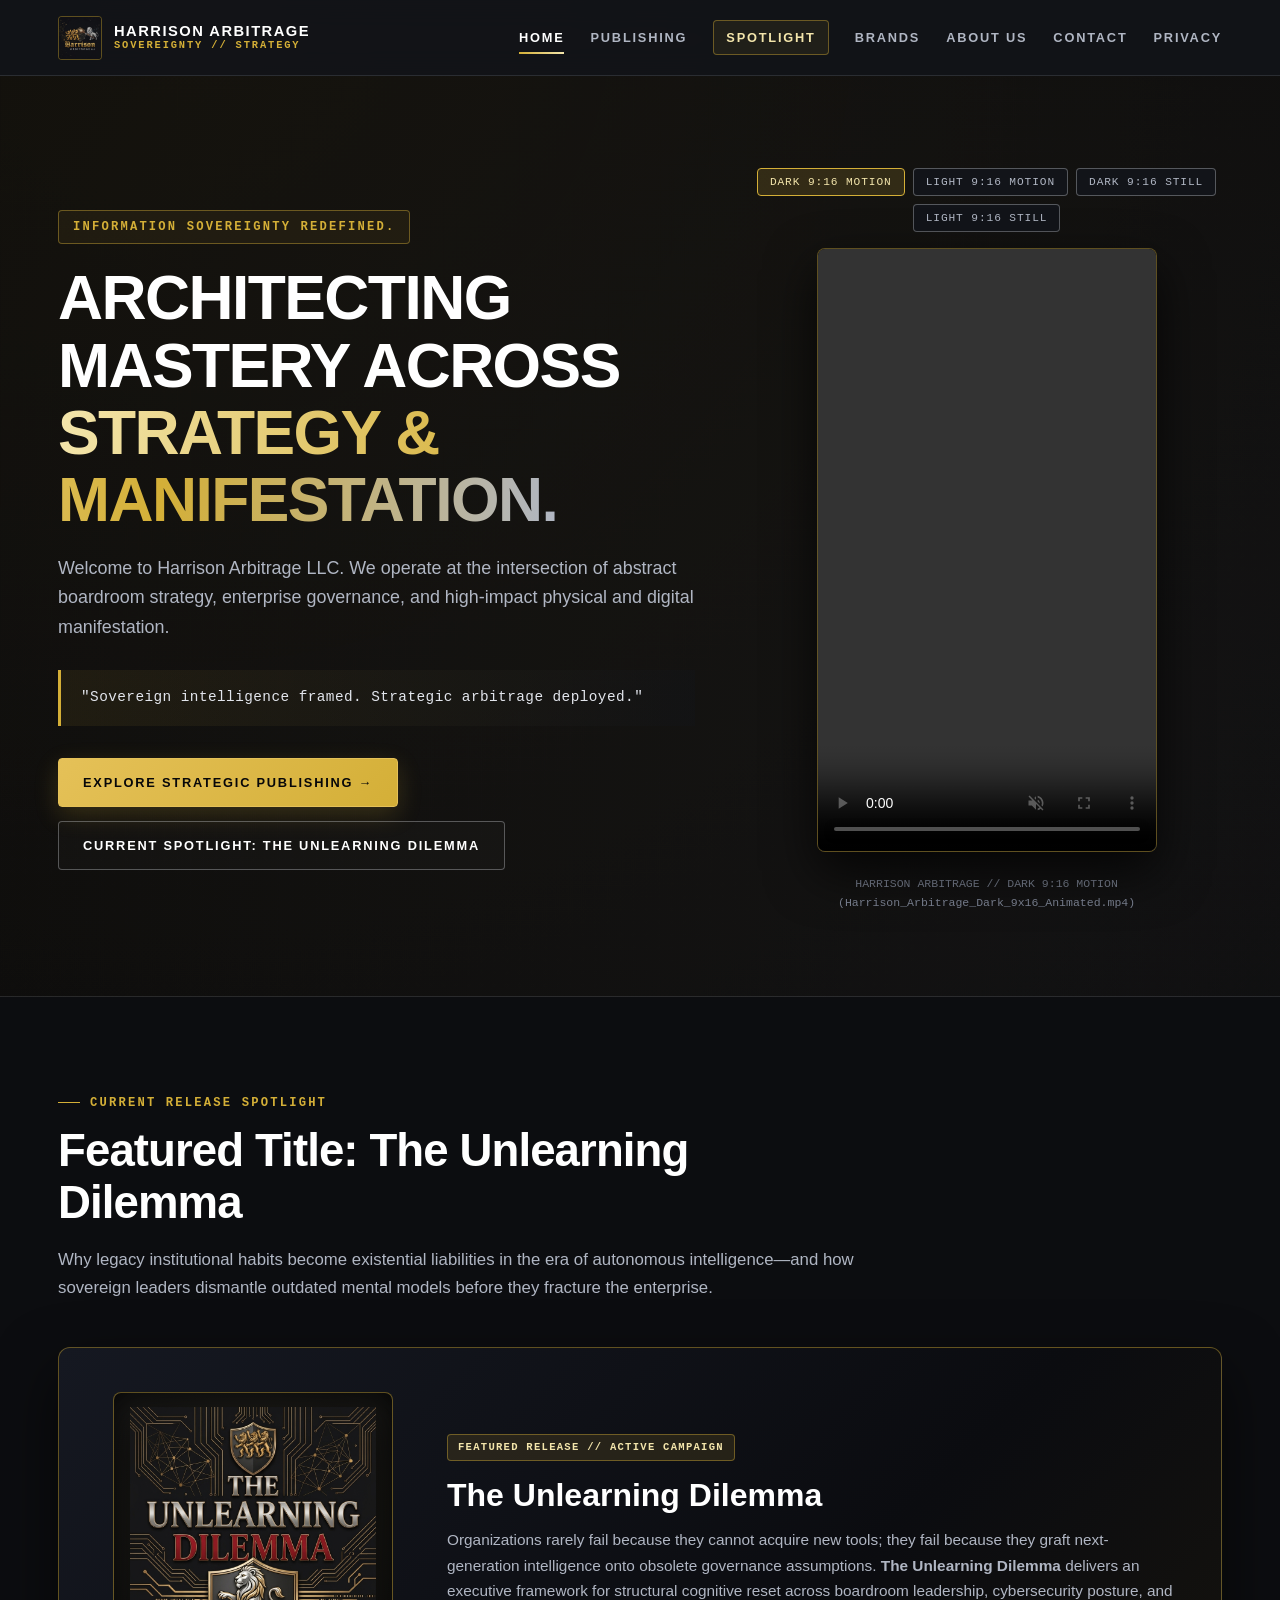
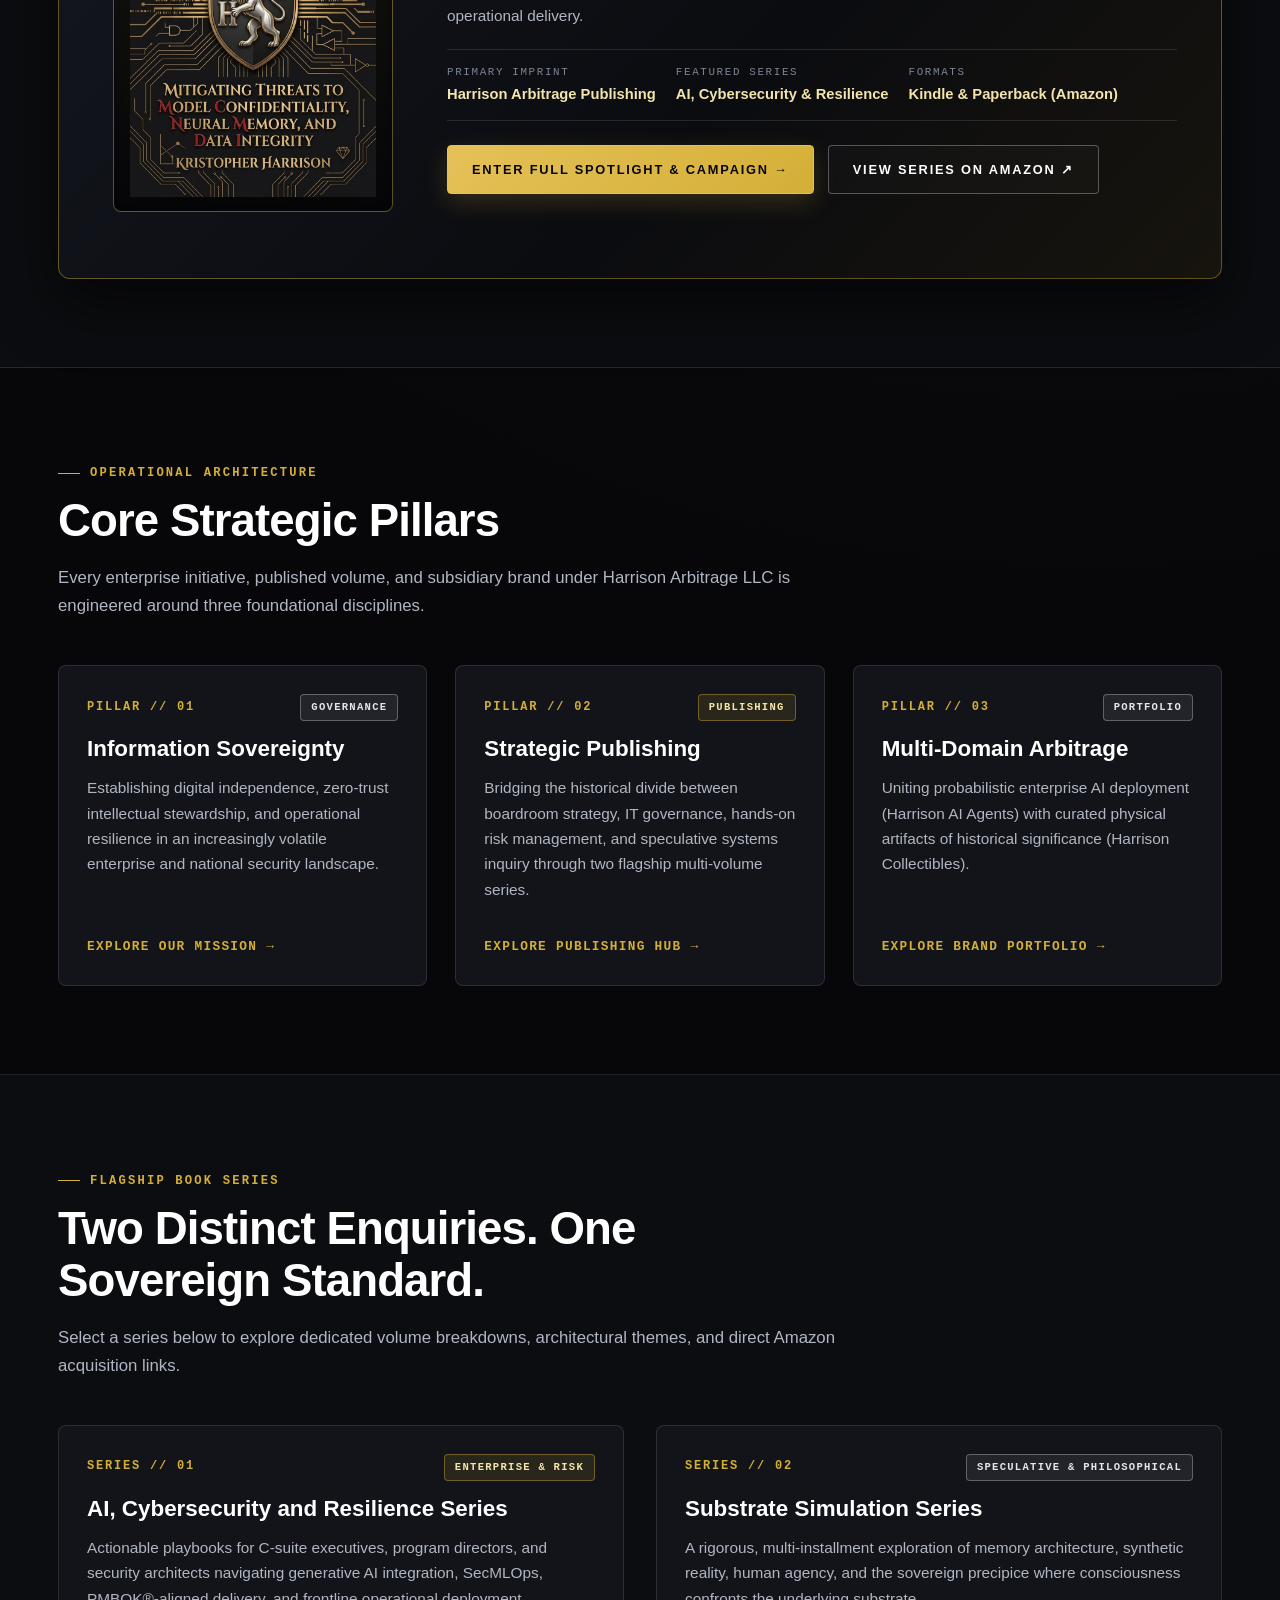
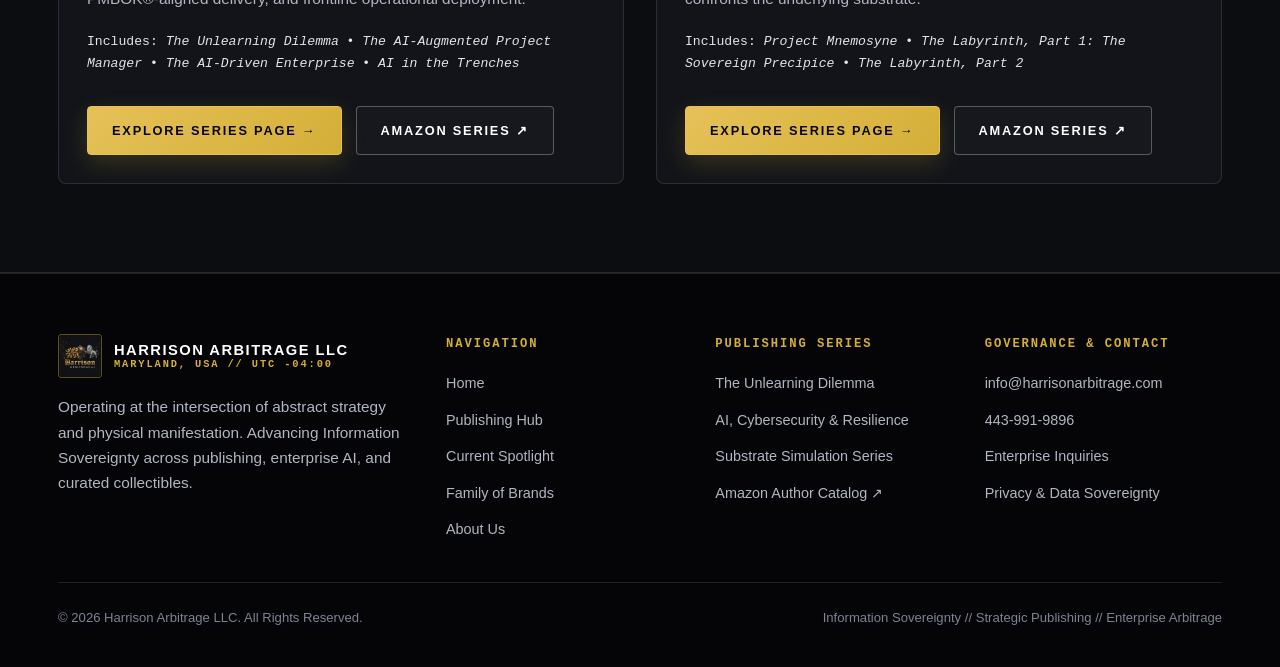
==== commit fb7ff7e2: "Revise media assets and update captions in index.html Updated media assets and captions for better c" ====
--- a/index.html
+++ b/index.html
@@ -16,11 +16,11 @@
       <a href="index.html" class="brand-logo">
         <div class="logo-mark-wrap">
           <img 
-            src="Harrison_Arbitrage_Logo_Gold.png" 
-            alt="Harrison Arbitrage LLC Logo" 
+            src="Harrison_Arbitrage_Dark.jpg" 
+            alt="Harrison Arbitrage LLC Square Logo" 
             class="logo-img-asset"
             data-fallback-title="Harrison Arbitrage Logo"
-            data-asset-status="NEED TO CREATE"
+            data-asset-status="UPLOADED ASSET"
           />
         </div>
         <div class="brand-text-group">
@@ -45,7 +45,7 @@
     </div>
   </header>
 
-  <!-- ==================== HERO SECTION ==================== -->
+  <!-- ==================== HERO SECTION (9:16 MOBILE-FIRST) ==================== -->
   <main>
     <section class="hero">
       <div class="container hero-grid">
@@ -68,38 +68,18 @@
           </div>
         </div>
 
-        <!-- Interactive Media Stage using your uploaded Harrison_Arbitrage_* files -->
+        <!-- 9:16 Vertical Mobile-First Switcher -->
         <div data-media-switcher>
           <div class="media-switcher-bar">
             <button 
               type="button" 
               class="media-tab-btn active"
-              data-media-type="image"
-              data-media-src="Harrison_Arbitrage_Dark.jpg"
-              data-media-ratio="16x9"
-              data-media-caption="HARRISON ARBITRAGE // DARK EDITION BANNER (Harrison_Arbitrage_Dark.jpg)"
-            >
-              Dark 16:9
-            </button>
-            <button 
-              type="button" 
-              class="media-tab-btn"
-              data-media-type="image"
-              data-media-src="Harrison_Arbitrage_Light.jpg"
-              data-media-ratio="16x9"
-              data-media-caption="HARRISON ARBITRAGE // LIGHT EDITION BANNER (Harrison_Arbitrage_Light.jpg)"
-            >
-              Light 16:9
-            </button>
-            <button 
-              type="button" 
-              class="media-tab-btn"
               data-media-type="video"
               data-media-src="Harrison_Arbitrage_Dark_9x16_Animated.mp4"
               data-media-ratio="9x16"
-              data-media-caption="HARRISON ARBITRAGE // ANIMATED CAMPAIGN REEL (Harrison_Arbitrage_Dark_9x16_Animated.mp4)"
+              data-media-caption="HARRISON ARBITRAGE // DARK 9:16 MOTION (Harrison_Arbitrage_Dark_9x16_Animated.mp4)"
             >
-              9:16 Dark Motion
+              Dark 9:16 Motion
             </button>
             <button 
               type="button" 
@@ -107,32 +87,53 @@
               data-media-type="video"
               data-media-src="Harrison_Arbitrage_Light_9x16_Animated.mp4"
               data-media-ratio="9x16"
-              data-media-caption="HARRISON ARBITRAGE // ANIMATED LIGHT REEL (Harrison_Arbitrage_Light_9x16_Animated.mp4)"
+              data-media-caption="HARRISON ARBITRAGE // LIGHT 9:16 MOTION (Harrison_Arbitrage_Light_9x16_Animated.mp4)"
             >
-              9:16 Light Motion
+              Light 9:16 Motion
             </button>
-          </div>
-
-          <div class="asset-frame asset-frame-16x9 switcher-stage-frame">
+            <button 
+              type="button" 
+              class="media-tab-btn"
+              data-media-type="image"
+              data-media-src="Harrison_Arbitrage_Dark_9x16.jpg"
+              data-media-ratio="9x16"
+              data-media-caption="HARRISON ARBITRAGE // DARK 9:16 EDITION (Harrison_Arbitrage_Dark_9x16.jpg)"
+            >
+              Dark 9:16 Still
+            </button>
+            <button 
+              type="button" 
+              class="media-tab-btn"
+              data-media-type="image"
+              data-media-src="Harrison_Arbitrage_Light_9x16.jpg"
+              data-media-ratio="9x16"
+              data-media-caption="HARRISON ARBITRAGE // LIGHT 9:16 EDITION (Harrison_Arbitrage_Light_9x16.jpg)"
+            >
+              Light 9:16 Still
+            </button>
+          </div>
+
+          <div class="asset-frame asset-frame-9x16 switcher-stage-frame">
             <img 
-              src="Harrison_Arbitrage_Dark.jpg" 
-              alt="Harrison Arbitrage LLC Campaign Visual" 
+              src="Harrison_Arbitrage_Dark_9x16.jpg" 
+              alt="Harrison Arbitrage LLC 9:16 Visual" 
               class="switcher-stage-img"
-              data-fallback-title="Harrison Arbitrage Dark Banner"
+              style="display: none;"
+              data-fallback-title="Harrison Arbitrage 9:16 Poster"
               data-asset-status="UPLOADED ASSET"
             />
             <video 
               class="switcher-stage-video" 
               src="Harrison_Arbitrage_Dark_9x16_Animated.mp4" 
+              autoplay 
               muted 
               loop 
               playsinline 
-              controls 
-              style="display: none;"
+              controls
             ></video>
           </div>
           <p class="switcher-caption" style="text-align: center; font-family: var(--font-mono); font-size: 0.72rem; color: var(--text-muted-silver);">
-            HARRISON ARBITRAGE // DARK EDITION BANNER (Harrison_Arbitrage_Dark.jpg)
+            HARRISON ARBITRAGE // DARK 9:16 MOTION (Harrison_Arbitrage_Dark_9x16_Animated.mp4)
           </p>
         </div>
       </div>
@@ -155,7 +156,7 @@
               src="Unlearning_Dilemma_Cover_2x3.jpg" 
               alt="Book Cover for The Unlearning Dilemma"
               data-fallback-title="The Unlearning Dilemma (Book Cover)"
-              data-asset-status="NEED TO CREATE"
+              data-asset-status="UPLOADED ASSET"
             />
           </div>
 
@@ -270,10 +271,10 @@
               </div>
               <h3 class="card-title">AI, Cybersecurity and Resilience Series</h3>
               <p class="card-desc">
-                Actionable playbooks for C-suite executives, program directors, and security architects navigating generative AI integration, SecMLOps, PMBOK®-aligned delivery, and enterprise cyber risk governance.
+                Actionable playbooks for C-suite executives, program directors, and security architects navigating generative AI integration, SecMLOps, PMBOK®-aligned delivery, and frontline operational deployment.
               </p>
               <p class="card-desc" style="font-family: var(--font-mono); font-size: 0.82rem; color: var(--text-platinum);">
-                Includes: <em>The Unlearning Dilemma</em> • <em>The AI-Augmented Project Manager</em> • <em>The AI-Driven Enterprise</em>
+                Includes: <em>The Unlearning Dilemma</em> • <em>The AI-Augmented Project Manager</em> • <em>The AI-Driven Enterprise</em> • <em>AI in the Trenches</em>
               </p>
             </div>
             <div class="btn-group" style="margin-top: 12px;">
@@ -294,7 +295,7 @@
                 A rigorous, multi-installment exploration of memory architecture, synthetic reality, human agency, and the sovereign precipice where consciousness confronts the underlying substrate.
               </p>
               <p class="card-desc" style="font-family: var(--font-mono); font-size: 0.82rem; color: var(--text-platinum);">
-                Includes: <em>Project Mnemosyne</em> • <em>The Labyrinth, Part 1: The Sovereign Precipice</em>
+                Includes: <em>Project Mnemosyne</em> • <em>The Labyrinth, Part 1: The Sovereign Precipice</em> • <em>The Labyrinth, Part 2</em>
               </p>
             </div>
             <div class="btn-group" style="margin-top: 12px;">
@@ -315,11 +316,11 @@
           <a href="index.html" class="brand-logo" style="margin-bottom: 16px;">
             <div class="logo-mark-wrap">
               <img 
-                src="Harrison_Arbitrage_Logo_Gold.png" 
-                alt="Harrison Arbitrage LLC Logo" 
+                src="Harrison_Arbitrage_Dark.jpg" 
+                alt="Harrison Arbitrage LLC Square Logo" 
                 class="logo-img-asset"
                 data-fallback-title="Harrison Arbitrage Logo"
-                data-asset-status="NEED TO CREATE"
+                data-asset-status="UPLOADED ASSET"
               />
             </div>
             <div class="brand-text-group">
--- a/styles.css
+++ b/styles.css
@@ -1,52 +1,43 @@
 /* ==========================================================================
-   HARRISON ARBITRAGE LLC — ENTERPRISE DESIGN SYSTEM (styles.css)
+   HARRISON ARBITRAGE LLC — MOBILE-FIRST 9:16 DESIGN SYSTEM (styles.css)
    Palette: Obsidian Black, Crisp White, Metallic Gold, Brushed Silver (Zero Red)
-   Architecture modeled after harrisonaiagents.com
+   Media Standard: 9:16 Vertical Mobile-First, 2:3 Book Covers, 1:1 Square Logos
    ========================================================================== */
 
 :root {
-  /* Core Backgrounds (Black to Gunmetal Shades) */
   --bg-obsidian: #070709;
   --bg-deep: #0c0d10;
   --bg-card: #121419;
   --bg-card-elevated: #181b22;
-  --bg-glass: rgba(18, 20, 25, 0.88);
-
-  /* Typography & Silver/White Spectrum */
+  --bg-glass: rgba(18, 20, 25, 0.9);
+
   --text-white: #ffffff;
   --text-platinum: #e2e5ec;
   --text-silver: #b0b6c3;
   --text-muted-silver: #7d8494;
-  --text-slate: #525866;
-
-  /* Metallic Gold Spectrum (Primary Accent replacing Red) */
+
   --gold-bright: #e5c158;
   --gold-primary: #d4af37;
   --gold-champagne: #f3e5ab;
   --gold-burnished: #9a7b2c;
-  --gold-glow: rgba(212, 175, 55, 0.18);
   --gold-border: rgba(212, 175, 55, 0.42);
 
-  /* Silver Borders & Dividers */
   --silver-border: rgba(176, 182, 195, 0.16);
   --silver-border-strong: rgba(226, 229, 236, 0.32);
 
-  /* Layout & Spacing */
-  --max-width: 1260px;
-  --header-height: 80px;
+  --max-width: 1220px;
+  --header-height: 76px;
   --radius-sm: 4px;
   --radius-md: 8px;
   --radius-lg: 12px;
   --transition-fast: 0.2s cubic-bezier(0.16, 1, 0.3, 1);
   --transition-smooth: 0.35s cubic-bezier(0.16, 1, 0.3, 1);
 
-  /* Font Stacks */
   --font-sans: 'Inter', -apple-system, BlinkMacSystemFont, 'Segoe UI', Roboto, sans-serif;
   --font-display: 'Inter', 'Helvetica Neue', Arial, sans-serif;
   --font-mono: 'JetBrains Mono', 'Fira Code', Consolas, monospace;
 }
 
-/* Reset & Base */
 *, *::before, *::after {
   box-sizing: border-box;
   margin: 0;
@@ -90,18 +81,18 @@
 }
 
 /* ==========================================================================
-   CONTAINERS & SECTION SCAFFOLDING
+   MOBILE-FIRST CONTAINERS & SECTION SCAFFOLDING
    ========================================================================== */
 
 .container {
   width: 100%;
   max-width: var(--max-width);
   margin: 0 auto;
-  padding: 0 24px;
+  padding: 0 20px;
 }
 
 .section {
-  padding: 96px 0;
+  padding: 64px 0;
   border-bottom: 1px solid var(--silver-border);
   position: relative;
 }
@@ -111,8 +102,8 @@
 }
 
 .section-header {
-  max-width: 820px;
-  margin-bottom: 56px;
+  max-width: 800px;
+  margin-bottom: 44px;
 }
 
 .eyebrow {
@@ -120,40 +111,40 @@
   align-items: center;
   gap: 10px;
   font-family: var(--font-mono);
-  font-size: 0.78rem;
+  font-size: 0.76rem;
   font-weight: 600;
   letter-spacing: 0.18em;
   text-transform: uppercase;
   color: var(--gold-primary);
-  margin-bottom: 14px;
+  margin-bottom: 12px;
 }
 
 .eyebrow::before {
   content: "";
   display: inline-block;
-  width: 24px;
+  width: 22px;
   height: 1px;
   background-color: var(--gold-primary);
 }
 
 .section-title {
   font-family: var(--font-display);
-  font-size: clamp(2rem, 4vw, 3rem);
+  font-size: clamp(1.85rem, 4vw, 2.85rem);
   font-weight: 800;
   letter-spacing: -0.02em;
   line-height: 1.15;
   color: var(--text-white);
-  margin-bottom: 18px;
+  margin-bottom: 16px;
 }
 
 .section-subtitle {
-  font-size: 1.125rem;
+  font-size: 1.05rem;
   color: var(--text-silver);
   line-height: 1.7;
 }
 
 /* ==========================================================================
-   NAVIGATION BAR (Modeled on harrisonaiagents.com)
+   NAVIGATION BAR & 1:1 SQUARE LOGO
    ========================================================================== */
 
 .site-header {
@@ -172,26 +163,27 @@
   display: flex;
   align-items: center;
   justify-content: space-between;
-  gap: 24px;
+  gap: 16px;
 }
 
 .brand-logo {
   display: flex;
   align-items: center;
-  gap: 14px;
+  gap: 12px;
   font-weight: 800;
   letter-spacing: 0.08em;
   text-transform: uppercase;
   color: var(--text-white);
-  font-size: 0.95rem;
+  font-size: 0.92rem;
 }
 
 .logo-mark-wrap {
-  width: 40px;
-  height: 40px;
+  width: 44px;
+  height: 44px;
+  aspect-ratio: 1 / 1;
   border-radius: var(--radius-sm);
   border: 1px solid var(--gold-border);
-  background: linear-gradient(135deg, #171920 0%, #090a0d 100%);
+  background: #090a0d;
   display: flex;
   align-items: center;
   justify-content: center;
@@ -202,7 +194,7 @@
 .logo-mark-wrap img {
   width: 100%;
   height: 100%;
-  object-fit: contain;
+  object-fit: cover;
 }
 
 .logo-monogram-fallback {
@@ -221,21 +213,47 @@
 
 .brand-name-main {
   color: var(--text-white);
-  font-size: 0.95rem;
+  font-size: 0.92rem;
   letter-spacing: 0.1em;
 }
 
 .brand-name-sub {
   color: var(--gold-primary);
   font-family: var(--font-mono);
-  font-size: 0.68rem;
-  letter-spacing: 0.2em;
+  font-size: 0.65rem;
+  letter-spacing: 0.18em;
+}
+
+.mobile-menu-btn {
+  display: inline-block;
+  background: transparent;
+  border: 1px solid var(--silver-border-strong);
+  color: var(--text-white);
+  padding: 8px 12px;
+  border-radius: var(--radius-sm);
+  font-family: var(--font-mono);
+  font-size: 0.76rem;
+  letter-spacing: 0.1em;
+  text-transform: uppercase;
+  cursor: pointer;
 }
 
 .nav-links {
-  display: flex;
-  align-items: center;
-  gap: 28px;
+  display: none;
+  position: absolute;
+  top: var(--header-height);
+  left: 0;
+  right: 0;
+  background: var(--bg-obsidian);
+  border-bottom: 1px solid var(--gold-border);
+  flex-direction: column;
+  padding: 24px;
+  gap: 18px;
+  align-items: flex-start;
+}
+
+.nav-links.nav-open {
+  display: flex;
 }
 
 .nav-links a {
@@ -287,26 +305,12 @@
   color: var(--bg-obsidian);
 }
 
-.mobile-menu-btn {
-  display: none;
-  background: transparent;
-  border: 1px solid var(--silver-border-strong);
-  color: var(--text-white);
-  padding: 8px 12px;
-  border-radius: var(--radius-sm);
-  font-family: var(--font-mono);
-  font-size: 0.78rem;
-  letter-spacing: 0.1em;
-  text-transform: uppercase;
-  cursor: pointer;
-}
-
-/* ==========================================================================
-   HERO SECTION & PULL QUOTES
+/* ==========================================================================
+   MOBILE-FIRST HERO SECTION & PULL QUOTES
    ========================================================================== */
 
 .hero {
-  padding: 100px 0 88px;
+  padding: 64px 0 60px;
   border-bottom: 1px solid var(--silver-border);
   position: relative;
   overflow: hidden;
@@ -314,34 +318,34 @@
 
 .hero-grid {
   display: grid;
-  grid-template-columns: 1.15fr 0.85fr;
-  gap: 56px;
+  grid-template-columns: 1fr;
+  gap: 44px;
   align-items: center;
 }
 
 .hero-kicker {
   display: inline-block;
   font-family: var(--font-mono);
-  font-size: 0.8rem;
+  font-size: 0.76rem;
   font-weight: 600;
-  letter-spacing: 0.2em;
+  letter-spacing: 0.18em;
   text-transform: uppercase;
   color: var(--gold-primary);
   padding: 6px 14px;
   border: 1px solid var(--gold-border);
   background: rgba(212, 175, 55, 0.07);
   border-radius: var(--radius-sm);
-  margin-bottom: 24px;
+  margin-bottom: 20px;
 }
 
 .hero-title {
   font-family: var(--font-display);
-  font-size: clamp(2.5rem, 5vw, 4.15rem);
+  font-size: clamp(2.2rem, 5vw, 3.9rem);
   font-weight: 900;
   line-height: 1.08;
   letter-spacing: -0.025em;
   color: var(--text-white);
-  margin-bottom: 24px;
+  margin-bottom: 20px;
   text-transform: uppercase;
 }
 
@@ -352,31 +356,31 @@
 }
 
 .hero-lead {
-  font-size: 1.2rem;
+  font-size: 1.12rem;
   color: var(--text-silver);
-  margin-bottom: 32px;
+  margin-bottom: 28px;
   max-width: 640px;
 }
 
 .quote-banner {
-  margin: 28px 0 36px;
-  padding: 18px 24px;
+  margin: 24px 0 32px;
+  padding: 16px 20px;
   border-left: 3px solid var(--gold-primary);
   background: linear-gradient(90deg, rgba(212, 175, 55, 0.08) 0%, rgba(18, 20, 25, 0.4) 100%);
   font-family: var(--font-mono);
-  font-size: 0.95rem;
+  font-size: 0.9rem;
   color: var(--text-platinum);
   letter-spacing: 0.03em;
 }
 
 /* ==========================================================================
-   BUTTONS & CTAs (Gold, Silver, Obsidian)
+   BUTTONS & CTAs
    ========================================================================== */
 
 .btn-group {
   display: flex;
   flex-wrap: wrap;
-  gap: 16px;
+  gap: 14px;
   align-items: center;
 }
 
@@ -385,8 +389,8 @@
   align-items: center;
   justify-content: center;
   gap: 10px;
-  padding: 14px 28px;
-  font-size: 0.82rem;
+  padding: 13px 24px;
+  font-size: 0.8rem;
   font-weight: 700;
   letter-spacing: 0.14em;
   text-transform: uppercase;
@@ -427,12 +431,12 @@
   align-items: center;
   gap: 8px;
   font-family: var(--font-mono);
-  font-size: 0.82rem;
+  font-size: 0.8rem;
   font-weight: 600;
   letter-spacing: 0.1em;
   text-transform: uppercase;
   color: var(--gold-primary);
-  margin-top: 18px;
+  margin-top: 14px;
 }
 
 .link-arrow:hover {
@@ -441,18 +445,13 @@
 }
 
 /* ==========================================================================
-   CARDS & ENTERPRISE GRID SYSTEM
-   ========================================================================== */
-
-.grid-2 {
-  display: grid;
-  grid-template-columns: repeat(2, 1fr);
-  gap: 32px;
-}
-
+   MOBILE-FIRST CARDS & ENTERPRISE GRID SYSTEM
+   ========================================================================== */
+
+.grid-2,
 .grid-3 {
   display: grid;
-  grid-template-columns: repeat(3, 1fr);
+  grid-template-columns: 1fr;
   gap: 28px;
 }
 
@@ -460,7 +459,7 @@
   background: var(--bg-card);
   border: 1px solid var(--silver-border);
   border-radius: var(--radius-md);
-  padding: 36px;
+  padding: 28px;
   display: flex;
   flex-direction: column;
   justify-content: space-between;
@@ -492,10 +491,10 @@
 
 .card-index {
   font-family: var(--font-mono);
-  font-size: 0.78rem;
+  font-size: 0.75rem;
   font-weight: 700;
   color: var(--gold-primary);
-  letter-spacing: 0.16em;
+  letter-spacing: 0.15em;
   margin-bottom: 14px;
   display: flex;
   align-items: center;
@@ -506,7 +505,7 @@
   display: inline-block;
   padding: 4px 10px;
   font-family: var(--font-mono);
-  font-size: 0.68rem;
+  font-size: 0.66rem;
   font-weight: 600;
   letter-spacing: 0.12em;
   text-transform: uppercase;
@@ -517,13 +516,21 @@
 }
 
 .card-badge-silver {
+  display: inline-block;
+  padding: 4px 10px;
+  font-family: var(--font-mono);
+  font-size: 0.66rem;
+  font-weight: 600;
+  letter-spacing: 0.12em;
+  text-transform: uppercase;
+  border-radius: var(--radius-sm);
   background: rgba(176, 182, 195, 0.1);
   color: var(--text-platinum);
   border: 1px solid var(--silver-border-strong);
 }
 
 .card-title {
-  font-size: 1.45rem;
+  font-size: 1.4rem;
   font-weight: 800;
   color: var(--text-white);
   margin-bottom: 12px;
@@ -532,12 +539,12 @@
 
 .card-desc {
   color: var(--text-silver);
-  font-size: 0.98rem;
-  margin-bottom: 24px;
-}
-
-/* ==========================================================================
-   ASPECT-RATIO FORGIVING MEDIA FRAMES & AUTOMATIC MISSING-IMAGE FALLBACKS
+  font-size: 0.96rem;
+  margin-bottom: 20px;
+}
+
+/* ==========================================================================
+   MEDIA FRAMES: STRICTLY 9:16 VERTICAL, 2:3 BOOK, AND 1:1 SQUARE
    ========================================================================== */
 
 .asset-frame {
@@ -552,25 +559,30 @@
   justify-content: center;
 }
 
-/* 16:9 Wide Banner Frame (Adapts gracefully to any landscape image) */
-.asset-frame-16x9 {
-  aspect-ratio: 16 / 9;
-  margin-bottom: 24px;
-}
-
-.asset-frame-16x9 img,
-.asset-frame-16x9 video {
+/* 9:16 Vertical Mobile-First Frame */
+.asset-frame-9x16 {
+  aspect-ratio: 9 / 16;
+  width: 100%;
+  max-width: 340px;
+  margin: 0 auto 22px;
+  border: 1px solid var(--gold-border);
+  box-shadow: 0 20px 50px rgba(0, 0, 0, 0.72);
+}
+
+.asset-frame-9x16 img,
+.asset-frame-9x16 video {
   width: 100%;
   height: 100%;
   object-fit: cover;
 }
 
-/* 2:3 Book Cover Frame (Uses object-fit: contain + studio backdrop so NO book cover is ever cropped regardless of aspect ratio) */
+/* 2:3 Book Cover Frame (Uses object-fit: contain so book covers never crop) */
 .asset-frame-book {
   aspect-ratio: 2 / 3;
-  max-width: 300px;
-  margin: 0 auto 24px;
-  padding: 16px;
+  width: 100%;
+  max-width: 280px;
+  margin: 0 auto 22px;
+  padding: 14px;
   background: radial-gradient(circle at 50% 30%, rgba(212, 175, 55, 0.12), rgba(9, 10, 14, 0.95));
   border: 1px solid var(--gold-border);
   box-shadow: inset 0 0 30px rgba(0, 0, 0, 0.75);
@@ -583,23 +595,23 @@
   filter: drop-shadow(0 12px 24px rgba(0, 0, 0, 0.7));
 }
 
-/* 9:16 Vertical Campaign / Reel Frame */
-.asset-frame-9x16 {
-  aspect-ratio: 9 / 16;
-  max-width: 340px;
-  margin: 0 auto;
+/* 1:1 Square Emblem Frame */
+.asset-frame-1x1 {
+  aspect-ratio: 1 / 1;
+  width: 100%;
+  max-width: 280px;
+  margin: 0 auto 22px;
   border: 1px solid var(--gold-border);
-  box-shadow: 0 20px 50px rgba(0, 0, 0, 0.7);
-}
-
-.asset-frame-9x16 img,
-.asset-frame-9x16 video {
+  box-shadow: 0 16px 40px rgba(0, 0, 0, 0.65);
+}
+
+.asset-frame-1x1 img {
   width: 100%;
   height: 100%;
   object-fit: cover;
 }
 
-/* Automatic Placeholder UI when an image marked [NEED TO CREATE] isn't uploaded yet */
+/* Automatic Placeholder UI if a future book cover isn't uploaded yet */
 .asset-fallback-box {
   width: 100%;
   height: 100%;
@@ -617,7 +629,7 @@
 
 .fallback-monogram {
   font-family: var(--font-mono);
-  font-size: 0.72rem;
+  font-size: 0.7rem;
   letter-spacing: 0.2em;
   text-transform: uppercase;
   color: var(--gold-primary);
@@ -625,7 +637,7 @@
 }
 
 .fallback-title {
-  font-size: 1.1rem;
+  font-size: 1.05rem;
   font-weight: 800;
   color: var(--text-white);
   margin-bottom: 8px;
@@ -634,7 +646,7 @@
 
 .fallback-filename {
   font-family: var(--font-mono);
-  font-size: 0.68rem;
+  font-size: 0.66rem;
   color: var(--text-muted-silver);
   background: rgba(0, 0, 0, 0.55);
   padding: 4px 10px;
@@ -643,7 +655,7 @@
   word-break: break-all;
 }
 
-/* Interactive Media Switcher Controls (Dark / Light / Video) */
+/* Interactive Media Switcher Controls (9:16 Dark / Light / Animated Video) */
 .media-switcher-bar {
   display: flex;
   flex-wrap: wrap;
@@ -656,10 +668,10 @@
   background: var(--bg-card);
   border: 1px solid var(--silver-border-strong);
   color: var(--text-silver);
-  padding: 7px 13px;
+  padding: 7px 12px;
   border-radius: var(--radius-sm);
   font-family: var(--font-mono);
-  font-size: 0.72rem;
+  font-size: 0.7rem;
   letter-spacing: 0.08em;
   text-transform: uppercase;
   cursor: pointer;
@@ -681,10 +693,10 @@
   background: linear-gradient(135deg, #151821 0%, #0b0c10 60%, #17140d 100%);
   border: 1px solid var(--gold-border);
   border-radius: var(--radius-lg);
-  padding: 48px;
+  padding: 28px;
   display: grid;
-  grid-template-columns: 320px 1fr;
-  gap: 48px;
+  grid-template-columns: 1fr;
+  gap: 32px;
   align-items: center;
   box-shadow: 0 24px 60px rgba(0, 0, 0, 0.6);
 }
@@ -693,8 +705,8 @@
   display: flex;
   flex-wrap: wrap;
   gap: 20px;
-  margin: 20px 0 28px;
-  padding: 16px 0;
+  margin: 18px 0 24px;
+  padding: 14px 0;
   border-top: 1px solid var(--silver-border);
   border-bottom: 1px solid var(--silver-border);
 }
@@ -706,14 +718,14 @@
 
 .meta-label {
   font-family: var(--font-mono);
-  font-size: 0.7rem;
+  font-size: 0.68rem;
   text-transform: uppercase;
   letter-spacing: 0.15em;
   color: var(--text-muted-silver);
 }
 
 .meta-value {
-  font-size: 0.95rem;
+  font-size: 0.92rem;
   font-weight: 700;
   color: var(--gold-champagne);
 }
@@ -726,24 +738,24 @@
   margin-top: auto;
   background-color: #050507;
   border-top: 1px solid var(--silver-border);
-  padding: 72px 0 40px;
+  padding: 60px 0 36px;
 }
 
 .footer-grid {
   display: grid;
-  grid-template-columns: 1.5fr 1fr 1fr 1fr;
-  gap: 40px;
-  margin-bottom: 48px;
+  grid-template-columns: 1fr;
+  gap: 32px;
+  margin-bottom: 40px;
 }
 
 .footer-col-title {
   font-family: var(--font-mono);
-  font-size: 0.78rem;
+  font-size: 0.76rem;
   font-weight: 700;
   letter-spacing: 0.16em;
   text-transform: uppercase;
   color: var(--gold-primary);
-  margin-bottom: 18px;
+  margin-bottom: 16px;
 }
 
 .footer-links {
@@ -754,7 +766,7 @@
 
 .footer-links a {
   color: var(--text-silver);
-  font-size: 0.92rem;
+  font-size: 0.9rem;
 }
 
 .footer-links a:hover {
@@ -762,66 +774,77 @@
 }
 
 .footer-bottom {
-  padding-top: 28px;
+  padding-top: 24px;
   border-top: 1px solid var(--silver-border);
   display: flex;
   flex-wrap: wrap;
   justify-content: space-between;
   align-items: center;
-  gap: 16px;
-  font-size: 0.85rem;
+  gap: 14px;
+  font-size: 0.82rem;
   color: var(--text-muted-silver);
 }
 
 /* ==========================================================================
-   RESPONSIVE BREAKPOINTS
-   ========================================================================== */
-
-@media (max-width: 992px) {
-  .hero-grid,
-  .spotlight-banner,
+   PROGRESSIVE ENHANCEMENT FOR TABLET & DESKTOP VIEWPORTS
+   ========================================================================== */
+
+@media (min-width: 768px) {
+  .container {
+    padding: 0 28px;
+  }
+
+  .section {
+    padding: 88px 0;
+  }
+
+  .mobile-menu-btn {
+    display: none;
+  }
+
+  .nav-links {
+    display: flex;
+    position: static;
+    background: transparent;
+    border-bottom: none;
+    flex-direction: row;
+    padding: 0;
+    gap: 26px;
+    align-items: center;
+  }
+
+  .grid-2 {
+    grid-template-columns: repeat(2, 1fr);
+    gap: 32px;
+  }
+
+  .footer-grid {
+    grid-template-columns: repeat(2, 1fr);
+  }
+
+  .spotlight-banner {
+    padding: 44px;
+    grid-template-columns: 300px 1fr;
+    gap: 44px;
+  }
+}
+
+@media (min-width: 992px) {
+  .hero {
+    padding: 92px 0 84px;
+  }
+
+  .hero-grid {
+    grid-template-columns: 1.15fr 0.85fr;
+    gap: 56px;
+  }
+
   .grid-3 {
-    grid-template-columns: 1fr;
+    grid-template-columns: repeat(3, 1fr);
+    gap: 28px;
   }
 
   .footer-grid {
-    grid-template-columns: 1fr 1fr;
-  }
-}
-
-@media (max-width: 768px) {
-  .mobile-menu-btn {
-    display: inline-block;
-  }
-
-  .nav-links {
-    display: none;
-    position: absolute;
-    top: var(--header-height);
-    left: 0;
-    right: 0;
-    background: var(--bg-obsidian);
-    border-bottom: 1px solid var(--gold-border);
-    flex-direction: column;
-    padding: 24px;
-    gap: 18px;
-    align-items: flex-start;
-  }
-
-  .nav-links.nav-open {
-    display: flex;
-  }
-
-  .grid-2,
-  .footer-grid {
-    grid-template-columns: 1fr;
-  }
-
-  .section {
-    padding: 64px 0;
-  }
-
-  .spotlight-banner {
-    padding: 28px;
-  }
-}
+    grid-template-columns: 1.5fr 1fr 1fr 1fr;
+  }
+}
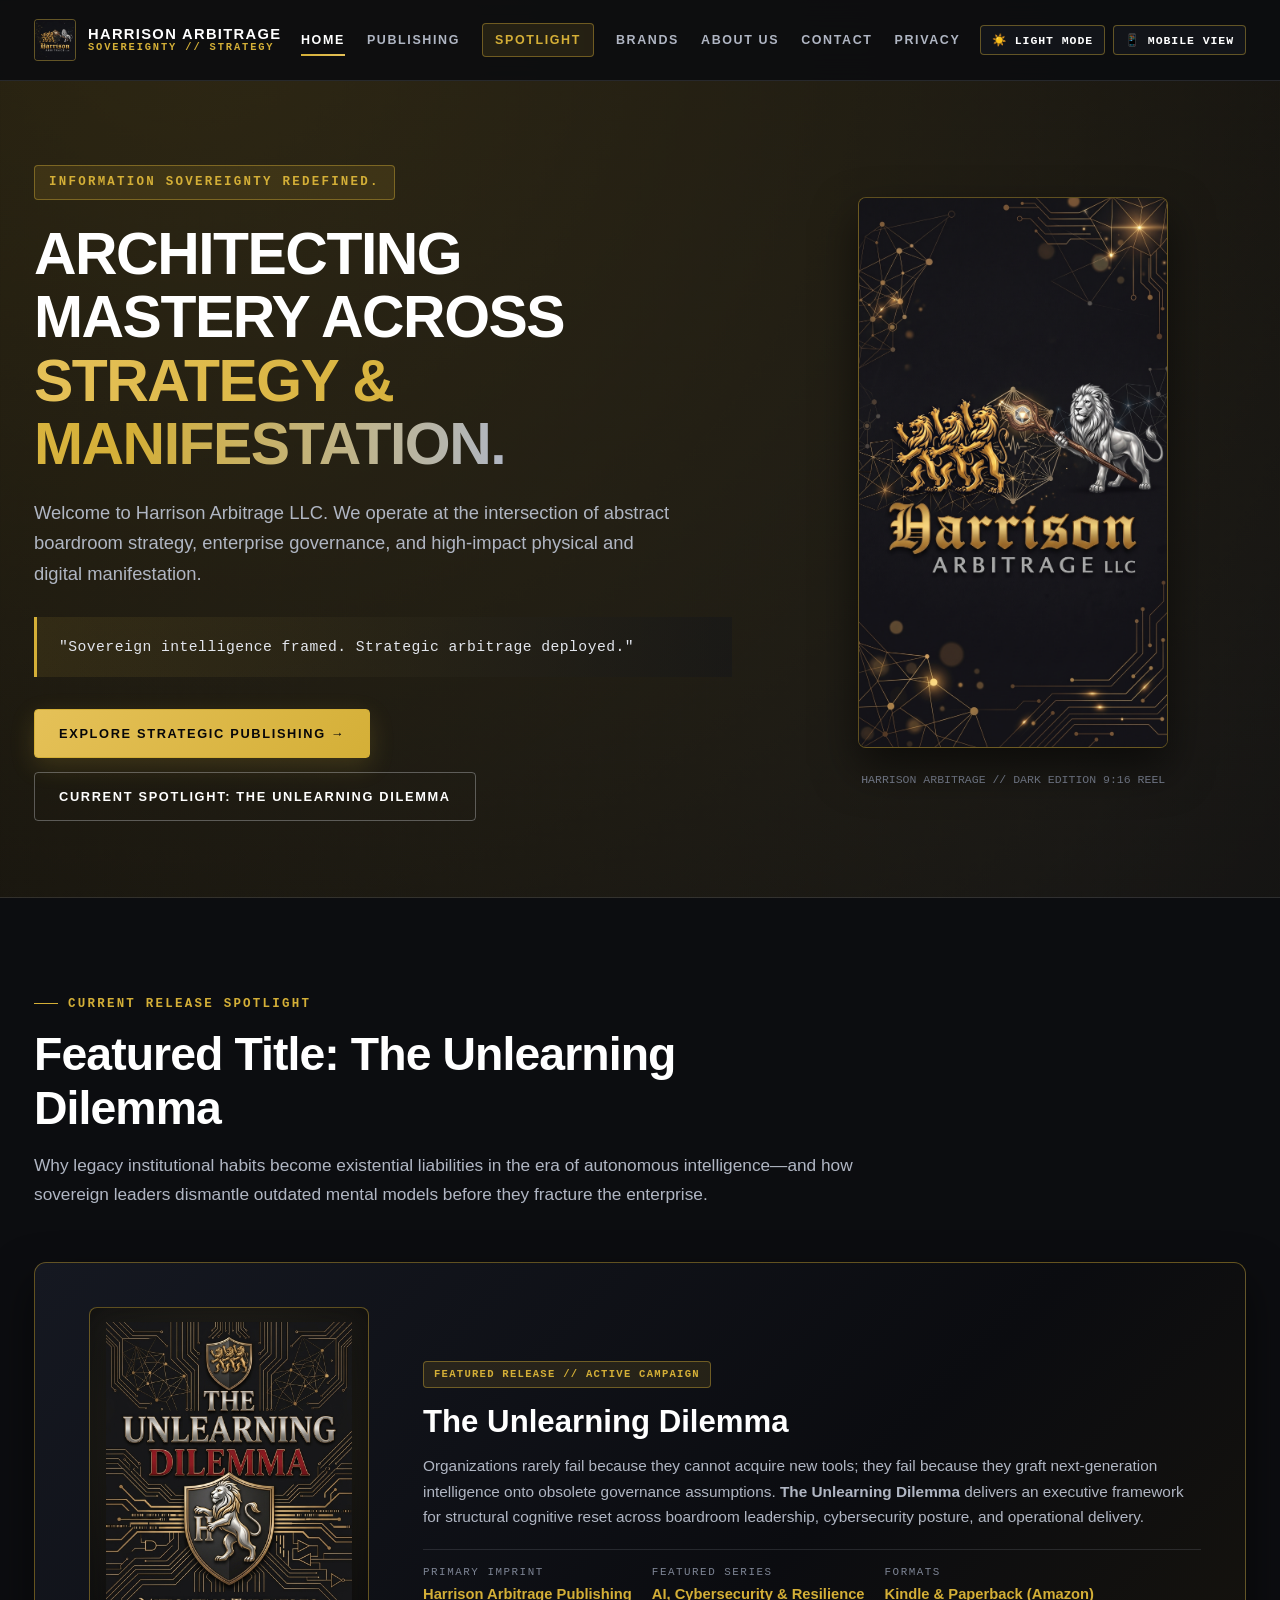
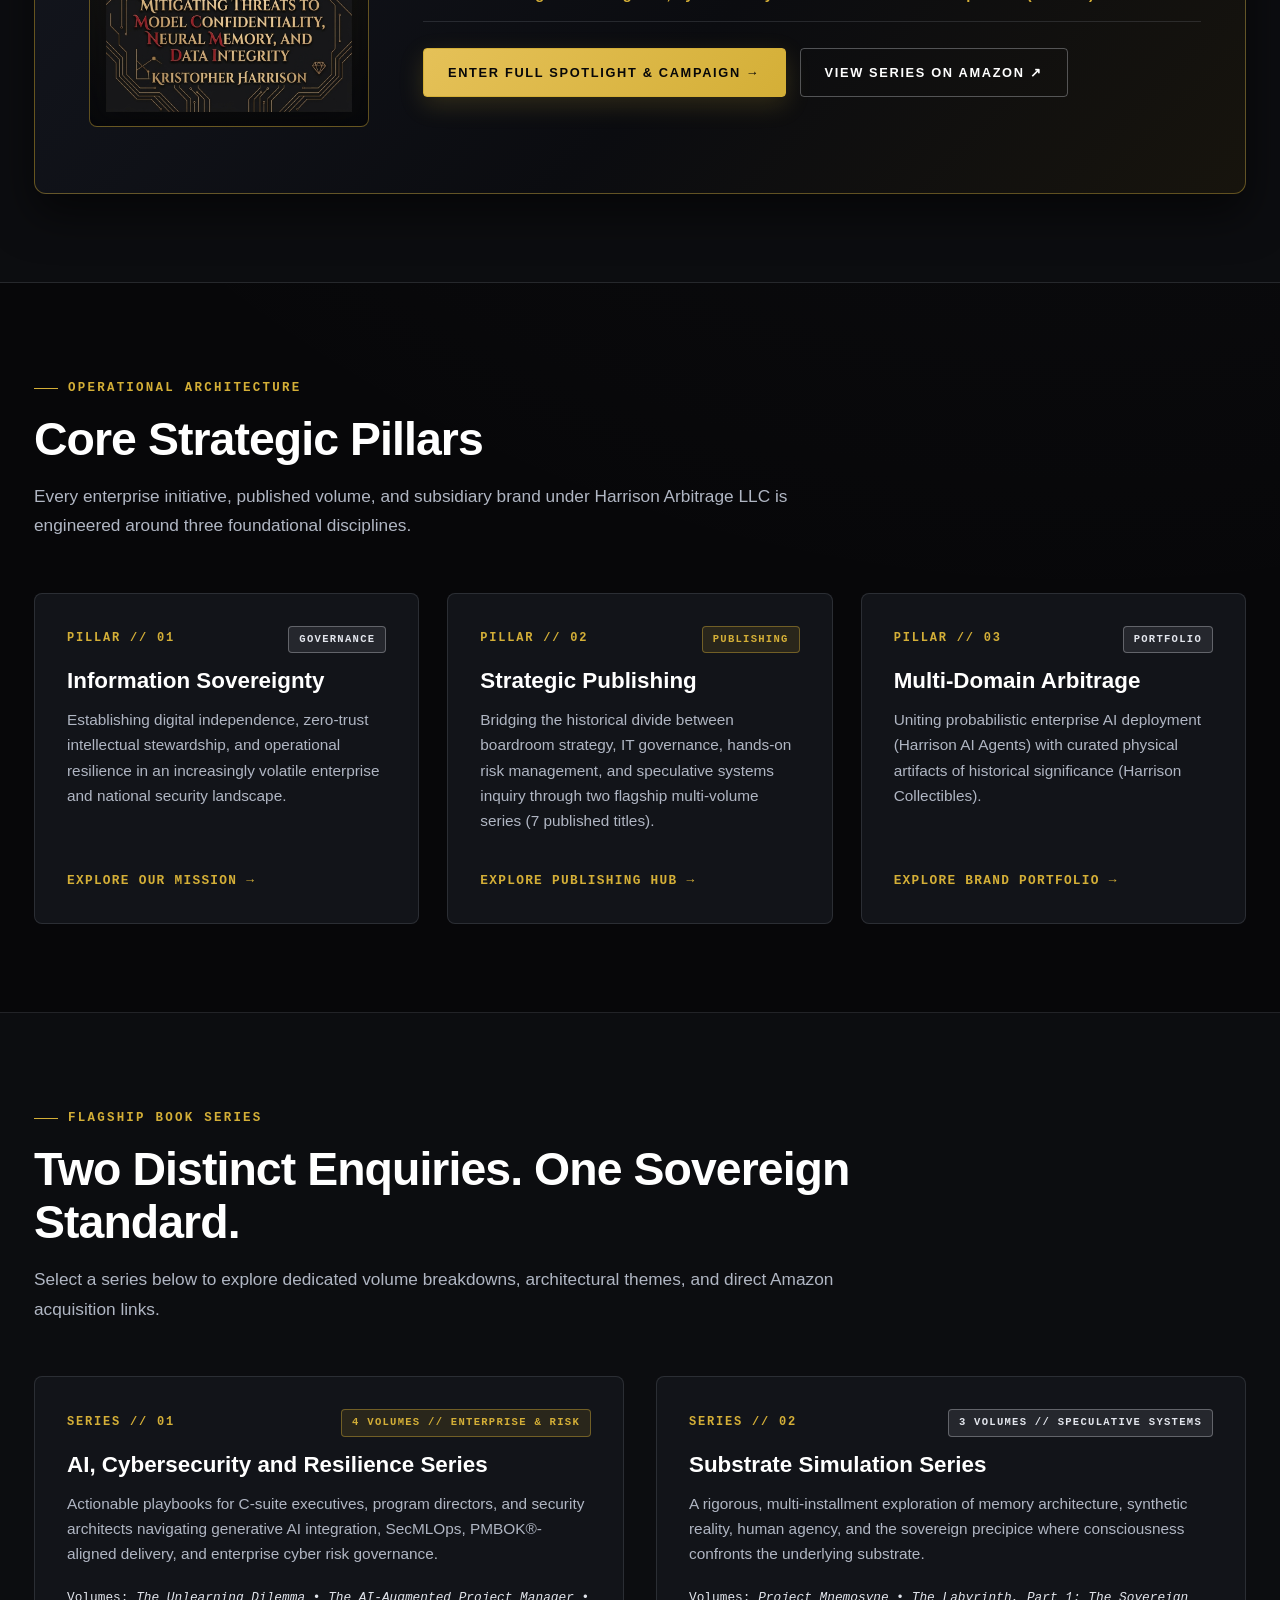
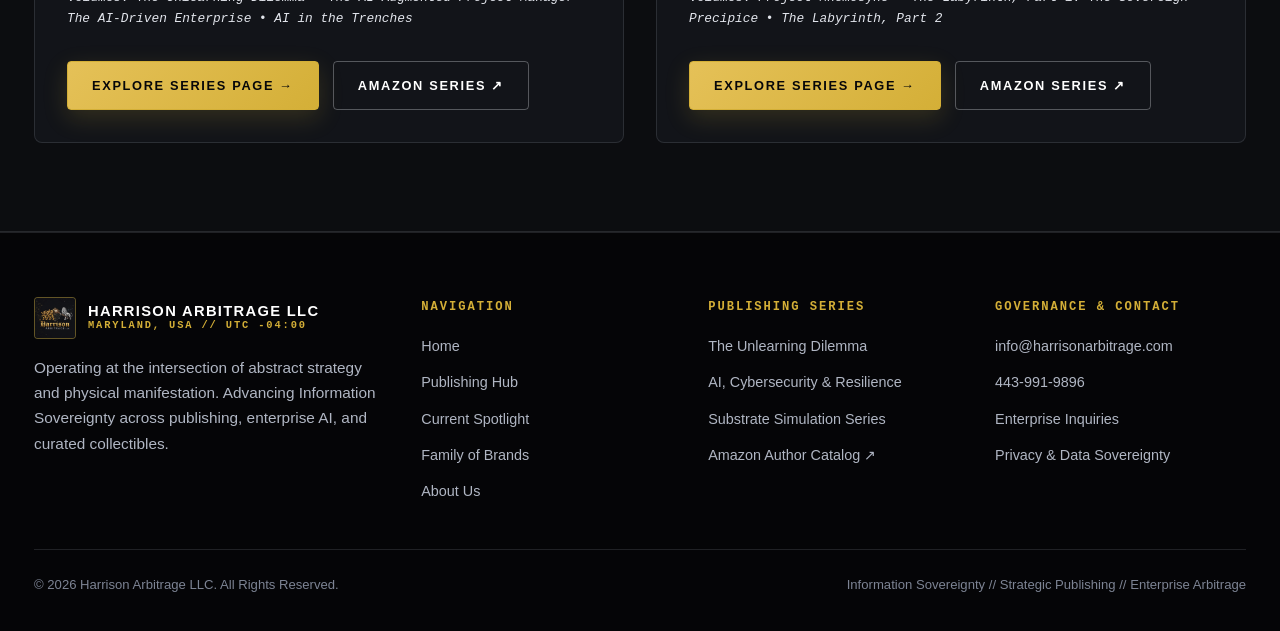
==== commit 00fe1b86: "Add dark theme support and improve navigation" ====
--- a/index.html
+++ b/index.html
@@ -1,5 +1,5 @@
 <!DOCTYPE html>
-<html lang="en">
+<html lang="en" data-theme="dark">
 <head>
   <meta charset="UTF-8" />
   <meta name="viewport" content="width=device-width, initial-scale=1.0" />
@@ -17,10 +17,10 @@
         <div class="logo-mark-wrap">
           <img 
             src="Harrison_Arbitrage_Dark.jpg" 
-            alt="Harrison Arbitrage LLC Square Logo" 
-            class="logo-img-asset"
-            data-fallback-title="Harrison Arbitrage Logo"
-            data-asset-status="UPLOADED ASSET"
+            alt="Harrison Arbitrage LLC Crest" 
+            class="theme-brand-logo"
+            data-fallback-title="Harrison Arbitrage Crest"
+            data-asset-status="LIVE ASSET"
           />
         </div>
         <div class="brand-text-group">
@@ -29,11 +29,7 @@
         </div>
       </a>
 
-      <button class="mobile-menu-btn" aria-expanded="false" aria-label="Toggle Navigation">
-        MENU [≡]
-      </button>
-
-      <nav class="nav-links">
+      <nav class="nav-links" aria-label="Primary Navigation">
         <a href="index.html">Home</a>
         <a href="publishing.html">Publishing</a>
         <a href="spotlight.html" class="nav-spotlight-pill">Spotlight</a>
@@ -42,10 +38,22 @@
         <a href="contact.html">Contact</a>
         <a href="privacy.html">Privacy</a>
       </nav>
+
+      <div class="header-controls">
+        <button id="theme-toggle" class="theme-toggle-btn" type="button" aria-label="Toggle Light/Dark Theme">
+          ☀️ Light Mode
+        </button>
+        <button id="view-mode-toggle" class="view-toggle-btn" type="button" aria-label="Toggle Mobile Center-Scroll View">
+          📱 Mobile View
+        </button>
+        <button class="mobile-menu-btn" type="button" aria-expanded="false" aria-label="Toggle Navigation">
+          ☰ MENU
+        </button>
+      </div>
     </div>
   </header>
 
-  <!-- ==================== HERO SECTION (9:16 MOBILE-FIRST) ==================== -->
+  <!-- ==================== HERO SECTION (9:16 Theme-Synced Crest Reel) ==================== -->
   <main>
     <section class="hero">
       <div class="container hero-grid">
@@ -68,72 +76,26 @@
           </div>
         </div>
 
-        <!-- 9:16 Vertical Mobile-First Switcher -->
-        <div data-media-switcher>
-          <div class="media-switcher-bar">
-            <button 
-              type="button" 
-              class="media-tab-btn active"
-              data-media-type="video"
-              data-media-src="Harrison_Arbitrage_Dark_9x16_Animated.mp4"
-              data-media-ratio="9x16"
-              data-media-caption="HARRISON ARBITRAGE // DARK 9:16 MOTION (Harrison_Arbitrage_Dark_9x16_Animated.mp4)"
-            >
-              Dark 9:16 Motion
-            </button>
-            <button 
-              type="button" 
-              class="media-tab-btn"
-              data-media-type="video"
-              data-media-src="Harrison_Arbitrage_Light_9x16_Animated.mp4"
-              data-media-ratio="9x16"
-              data-media-caption="HARRISON ARBITRAGE // LIGHT 9:16 MOTION (Harrison_Arbitrage_Light_9x16_Animated.mp4)"
-            >
-              Light 9:16 Motion
-            </button>
-            <button 
-              type="button" 
-              class="media-tab-btn"
-              data-media-type="image"
-              data-media-src="Harrison_Arbitrage_Dark_9x16.jpg"
-              data-media-ratio="9x16"
-              data-media-caption="HARRISON ARBITRAGE // DARK 9:16 EDITION (Harrison_Arbitrage_Dark_9x16.jpg)"
-            >
-              Dark 9:16 Still
-            </button>
-            <button 
-              type="button" 
-              class="media-tab-btn"
-              data-media-type="image"
-              data-media-src="Harrison_Arbitrage_Light_9x16.jpg"
-              data-media-ratio="9x16"
-              data-media-caption="HARRISON ARBITRAGE // LIGHT 9:16 EDITION (Harrison_Arbitrage_Light_9x16.jpg)"
-            >
-              Light 9:16 Still
-            </button>
-          </div>
-
-          <div class="asset-frame asset-frame-9x16 switcher-stage-frame">
-            <img 
-              src="Harrison_Arbitrage_Dark_9x16.jpg" 
-              alt="Harrison Arbitrage LLC 9:16 Visual" 
-              class="switcher-stage-img"
-              style="display: none;"
-              data-fallback-title="Harrison Arbitrage 9:16 Poster"
-              data-asset-status="UPLOADED ASSET"
-            />
+        <!-- Automatic Theme-Reactive 9:16 Animated Crest Video -->
+        <div>
+          <div class="asset-frame asset-frame-9x16">
             <video 
-              class="switcher-stage-video" 
-              src="Harrison_Arbitrage_Dark_9x16_Animated.mp4" 
-              autoplay 
-              muted 
-              loop 
-              playsinline 
-              controls
+              class="theme-brand-video"
+              data-brand="arbitrage"
+              src="Harrison_Arbitrage_Dark_9x16_Animated.mp4"
+              poster="Harrison_Arbitrage_Dark_9x16.jpg"
+              autoplay
+              muted
+              loop
+              playsinline
             ></video>
           </div>
-          <p class="switcher-caption" style="text-align: center; font-family: var(--font-mono); font-size: 0.72rem; color: var(--text-muted-silver);">
-            HARRISON ARBITRAGE // DARK 9:16 MOTION (Harrison_Arbitrage_Dark_9x16_Animated.mp4)
+          <p 
+            class="theme-status-caption"
+            data-caption-dark="HARRISON ARBITRAGE // DARK EDITION 9:16 REEL"
+            data-caption-light="HARRISON ARBITRAGE // LIGHT EDITION 9:16 REEL"
+          >
+            HARRISON ARBITRAGE // DARK EDITION 9:16 REEL
           </p>
         </div>
       </div>
@@ -150,37 +112,44 @@
           </p>
         </div>
 
-        <div class="spotlight-banner">
+        <div class="spotlight-banner" data-collapsible-card>
           <div class="asset-frame asset-frame-book">
             <img 
               src="Unlearning_Dilemma_Cover_2x3.jpg" 
               alt="Book Cover for The Unlearning Dilemma"
-              data-fallback-title="The Unlearning Dilemma (Book Cover)"
-              data-asset-status="UPLOADED ASSET"
+              data-fallback-title="The Unlearning Dilemma"
+              data-asset-status="2:3 COVER"
             />
           </div>
 
           <div>
             <span class="card-badge">Featured Release // Active Campaign</span>
-            <h3 class="card-title" style="font-size: 2rem; margin-top: 14px;">
+            <h3 class="card-title" style="font-size: 1.95rem; margin-top: 14px;">
               The Unlearning Dilemma
             </h3>
-            <p class="card-desc">
-              Organizations rarely fail because they cannot acquire new tools; they fail because they graft next-generation intelligence onto obsolete governance assumptions. <strong>The Unlearning Dilemma</strong> delivers an executive framework for structural cognitive reset across boardroom leadership, cybersecurity posture, and operational delivery.
-            </p>
-
-            <div class="meta-list">
-              <div class="meta-item">
-                <span class="meta-label">Primary Imprint</span>
-                <span class="meta-value">Harrison Arbitrage Publishing</span>
-              </div>
-              <div class="meta-item">
-                <span class="meta-label">Featured Series</span>
-                <span class="meta-value">AI, Cybersecurity &amp; Resilience</span>
-              </div>
-              <div class="meta-item">
-                <span class="meta-label">Formats</span>
-                <span class="meta-value">Kindle &amp; Paperback (Amazon)</span>
+
+            <button type="button" class="collapse-toggle-btn" aria-expanded="true">
+              <span>Collapse Details</span> <span>[−]</span>
+            </button>
+
+            <div class="collapsible-content">
+              <p class="card-desc">
+                Organizations rarely fail because they cannot acquire new tools; they fail because they graft next-generation intelligence onto obsolete governance assumptions. <strong>The Unlearning Dilemma</strong> delivers an executive framework for structural cognitive reset across boardroom leadership, cybersecurity posture, and operational delivery.
+              </p>
+
+              <div class="meta-list">
+                <div class="meta-item">
+                  <span class="meta-label">Primary Imprint</span>
+                  <span class="meta-value">Harrison Arbitrage Publishing</span>
+                </div>
+                <div class="meta-item">
+                  <span class="meta-label">Featured Series</span>
+                  <span class="meta-value">AI, Cybersecurity &amp; Resilience</span>
+                </div>
+                <div class="meta-item">
+                  <span class="meta-label">Formats</span>
+                  <span class="meta-value">Kindle &amp; Paperback (Amazon)</span>
+                </div>
               </div>
             </div>
 
@@ -205,44 +174,59 @@
         </div>
 
         <div class="grid-3">
-          <article class="enterprise-card">
+          <article class="enterprise-card" data-collapsible-card>
             <div>
               <div class="card-index">
                 <span>PILLAR // 01</span>
                 <span class="card-badge-silver">Governance</span>
               </div>
               <h3 class="card-title">Information Sovereignty</h3>
-              <p class="card-desc">
-                Establishing digital independence, zero-trust intellectual stewardship, and operational resilience in an increasingly volatile enterprise and national security landscape.
-              </p>
+              <button type="button" class="collapse-toggle-btn" aria-expanded="true">
+                <span>Collapse Details</span> <span>[−]</span>
+              </button>
+              <div class="collapsible-content">
+                <p class="card-desc">
+                  Establishing digital independence, zero-trust intellectual stewardship, and operational resilience in an increasingly volatile enterprise and national security landscape.
+                </p>
+              </div>
             </div>
             <a href="about.html" class="link-arrow">Explore Our Mission →</a>
           </article>
 
-          <article class="enterprise-card">
+          <article class="enterprise-card" data-collapsible-card>
             <div>
               <div class="card-index">
                 <span>PILLAR // 02</span>
                 <span class="card-badge">Publishing</span>
               </div>
               <h3 class="card-title">Strategic Publishing</h3>
-              <p class="card-desc">
-                Bridging the historical divide between boardroom strategy, IT governance, hands-on risk management, and speculative systems inquiry through two flagship multi-volume series.
-              </p>
+              <button type="button" class="collapse-toggle-btn" aria-expanded="true">
+                <span>Collapse Details</span> <span>[−]</span>
+              </button>
+              <div class="collapsible-content">
+                <p class="card-desc">
+                  Bridging the historical divide between boardroom strategy, IT governance, hands-on risk management, and speculative systems inquiry through two flagship multi-volume series (7 published titles).
+                </p>
+              </div>
             </div>
             <a href="publishing.html" class="link-arrow">Explore Publishing Hub →</a>
           </article>
 
-          <article class="enterprise-card">
+          <article class="enterprise-card" data-collapsible-card>
             <div>
               <div class="card-index">
                 <span>PILLAR // 03</span>
                 <span class="card-badge-silver">Portfolio</span>
               </div>
               <h3 class="card-title">Multi-Domain Arbitrage</h3>
-              <p class="card-desc">
-                Uniting probabilistic enterprise AI deployment (Harrison AI Agents) with curated physical artifacts of historical significance (Harrison Collectibles).
-              </p>
+              <button type="button" class="collapse-toggle-btn" aria-expanded="true">
+                <span>Collapse Details</span> <span>[−]</span>
+              </button>
+              <div class="collapsible-content">
+                <p class="card-desc">
+                  Uniting probabilistic enterprise AI deployment (Harrison AI Agents) with curated physical artifacts of historical significance (Harrison Collectibles).
+                </p>
+              </div>
             </div>
             <a href="brands.html" class="link-arrow">Explore Brand Portfolio →</a>
           </article>
@@ -263,19 +247,24 @@
 
         <div class="grid-2">
           <!-- Series 1 Card -->
-          <article class="enterprise-card">
+          <article class="enterprise-card" data-collapsible-card>
             <div>
               <div class="card-index">
                 <span>SERIES // 01</span>
-                <span class="card-badge">Enterprise &amp; Risk</span>
+                <span class="card-badge">4 Volumes // Enterprise &amp; Risk</span>
               </div>
               <h3 class="card-title">AI, Cybersecurity and Resilience Series</h3>
-              <p class="card-desc">
-                Actionable playbooks for C-suite executives, program directors, and security architects navigating generative AI integration, SecMLOps, PMBOK®-aligned delivery, and frontline operational deployment.
-              </p>
-              <p class="card-desc" style="font-family: var(--font-mono); font-size: 0.82rem; color: var(--text-platinum);">
-                Includes: <em>The Unlearning Dilemma</em> • <em>The AI-Augmented Project Manager</em> • <em>The AI-Driven Enterprise</em> • <em>AI in the Trenches</em>
-              </p>
+              <button type="button" class="collapse-toggle-btn" aria-expanded="true">
+                <span>Collapse Details</span> <span>[−]</span>
+              </button>
+              <div class="collapsible-content">
+                <p class="card-desc">
+                  Actionable playbooks for C-suite executives, program directors, and security architects navigating generative AI integration, SecMLOps, PMBOK®-aligned delivery, and enterprise cyber risk governance.
+                </p>
+                <p class="card-desc" style="font-family: var(--font-mono); font-size: 0.8rem; color: var(--text-platinum);">
+                  Volumes: <em>The Unlearning Dilemma</em> • <em>The AI-Augmented Project Manager</em> • <em>The AI-Driven Enterprise</em> • <em>AI in the Trenches</em>
+                </p>
+              </div>
             </div>
             <div class="btn-group" style="margin-top: 12px;">
               <a href="series-ai-cybersecurity.html" class="btn btn-gold">Explore Series Page →</a>
@@ -284,19 +273,24 @@
           </article>
 
           <!-- Series 2 Card -->
-          <article class="enterprise-card">
+          <article class="enterprise-card" data-collapsible-card>
             <div>
               <div class="card-index">
                 <span>SERIES // 02</span>
-                <span class="card-badge-silver">Speculative &amp; Philosophical</span>
+                <span class="card-badge-silver">3 Volumes // Speculative Systems</span>
               </div>
               <h3 class="card-title">Substrate Simulation Series</h3>
-              <p class="card-desc">
-                A rigorous, multi-installment exploration of memory architecture, synthetic reality, human agency, and the sovereign precipice where consciousness confronts the underlying substrate.
-              </p>
-              <p class="card-desc" style="font-family: var(--font-mono); font-size: 0.82rem; color: var(--text-platinum);">
-                Includes: <em>Project Mnemosyne</em> • <em>The Labyrinth, Part 1: The Sovereign Precipice</em> • <em>The Labyrinth, Part 2</em>
-              </p>
+              <button type="button" class="collapse-toggle-btn" aria-expanded="true">
+                <span>Collapse Details</span> <span>[−]</span>
+              </button>
+              <div class="collapsible-content">
+                <p class="card-desc">
+                  A rigorous, multi-installment exploration of memory architecture, synthetic reality, human agency, and the sovereign precipice where consciousness confronts the underlying substrate.
+                </p>
+                <p class="card-desc" style="font-family: var(--font-mono); font-size: 0.8rem; color: var(--text-platinum);">
+                  Volumes: <em>Project Mnemosyne</em> • <em>The Labyrinth, Part 1: The Sovereign Precipice</em> • <em>The Labyrinth, Part 2</em>
+                </p>
+              </div>
             </div>
             <div class="btn-group" style="margin-top: 12px;">
               <a href="series-substrate-simulation.html" class="btn btn-gold">Explore Series Page →</a>
@@ -317,10 +311,10 @@
             <div class="logo-mark-wrap">
               <img 
                 src="Harrison_Arbitrage_Dark.jpg" 
-                alt="Harrison Arbitrage LLC Square Logo" 
-                class="logo-img-asset"
-                data-fallback-title="Harrison Arbitrage Logo"
-                data-asset-status="UPLOADED ASSET"
+                alt="Harrison Arbitrage LLC Crest" 
+                class="theme-brand-logo"
+                data-fallback-title="Harrison Arbitrage Crest"
+                data-asset-status="LIVE ASSET"
               />
             </div>
             <div class="brand-text-group">
--- a/styles.css
+++ b/styles.css
@@ -1,43 +1,99 @@
 /* ==========================================================================
-   HARRISON ARBITRAGE LLC — MOBILE-FIRST 9:16 DESIGN SYSTEM (styles.css)
+   HARRISON ARBITRAGE LLC — ENTERPRISE DESIGN SYSTEM (styles.css)
    Palette: Obsidian Black, Crisp White, Metallic Gold, Brushed Silver (Zero Red)
-   Media Standard: 9:16 Vertical Mobile-First, 2:3 Book Covers, 1:1 Square Logos
-   ========================================================================== */
-
-:root {
+   Features:
+   - Full Dark/Light Theme Engine (:root / [data-theme="light"])
+   - Mobile-Only Center-Scrolling Collapse Mode ([data-view="mobile"])
+   - Strictly 1:1, 9:16, and 2:3 Media Containers (Zero 16:9)
+   ========================================================================== */
+
+:root,
+[data-theme="dark"] {
+  /* Core Backgrounds (Dark Mode Default: Obsidian to Gunmetal) */
   --bg-obsidian: #070709;
   --bg-deep: #0c0d10;
   --bg-card: #121419;
   --bg-card-elevated: #181b22;
-  --bg-glass: rgba(18, 20, 25, 0.9);
-
+  --bg-glass: rgba(12, 13, 16, 0.90);
+  --bg-footer: #050507;
+  --bg-spotlight: linear-gradient(135deg, #151821 0%, #0b0c10 60%, #17140d 100%);
+  --bg-book-stage: radial-gradient(circle at 50% 30%, rgba(212, 175, 55, 0.14), rgba(9, 10, 14, 0.96));
+  --bg-quote: linear-gradient(90deg, rgba(212, 175, 55, 0.10) 0%, rgba(18, 20, 25, 0.45) 100%);
+
+  /* Typography & Silver/White Spectrum */
   --text-white: #ffffff;
   --text-platinum: #e2e5ec;
   --text-silver: #b0b6c3;
   --text-muted-silver: #7d8494;
-
+  --text-slate: #525866;
+
+  /* Metallic Gold Spectrum (Primary Accent — Zero Red) */
   --gold-bright: #e5c158;
   --gold-primary: #d4af37;
   --gold-champagne: #f3e5ab;
   --gold-burnished: #9a7b2c;
+  --gold-glow: rgba(212, 175, 55, 0.18);
   --gold-border: rgba(212, 175, 55, 0.42);
-
+  --gold-badge-bg: rgba(212, 175, 55, 0.12);
+  --gold-btn-text: #070709;
+
+  /* Silver Borders & Shadows */
   --silver-border: rgba(176, 182, 195, 0.16);
   --silver-border-strong: rgba(226, 229, 236, 0.32);
-
-  --max-width: 1220px;
-  --header-height: 76px;
+  --card-shadow: 0 20px 44px rgba(0, 0, 0, 0.55);
+
+  /* Layout & Spacing */
+  --max-width: 1260px;
+  --header-height: 80px;
   --radius-sm: 4px;
   --radius-md: 8px;
   --radius-lg: 12px;
   --transition-fast: 0.2s cubic-bezier(0.16, 1, 0.3, 1);
   --transition-smooth: 0.35s cubic-bezier(0.16, 1, 0.3, 1);
 
+  /* Font Stacks */
   --font-sans: 'Inter', -apple-system, BlinkMacSystemFont, 'Segoe UI', Roboto, sans-serif;
   --font-display: 'Inter', 'Helvetica Neue', Arial, sans-serif;
   --font-mono: 'JetBrains Mono', 'Fira Code', Consolas, monospace;
 }
 
+/* ==========================================================================
+   LIGHT MODE PALETTE ([data-theme="light"])
+   Crisp White, Alabaster, Brushed Silver, Obsidian Ink, Burnished Gold
+   ========================================================================== */
+
+[data-theme="light"] {
+  --bg-obsidian: #f7f8fa;
+  --bg-deep: #eef0f5;
+  --bg-card: #ffffff;
+  --bg-card-elevated: #f2f4f8;
+  --bg-glass: rgba(255, 255, 255, 0.92);
+  --bg-footer: #e6e9f0;
+  --bg-spotlight: linear-gradient(135deg, #ffffff 0%, #f4f5f8 60%, #f9f5eb 100%);
+  --bg-book-stage: radial-gradient(circle at 50% 30%, rgba(180, 140, 38, 0.14), rgba(235, 238, 244, 0.96));
+  --bg-quote: linear-gradient(90deg, rgba(180, 140, 38, 0.12) 0%, rgba(238, 240, 245, 0.65) 100%);
+
+  --text-white: #090a0f;
+  --text-platinum: #181b22;
+  --text-silver: #3b4150;
+  --text-muted-silver: #5e6678;
+  --text-slate: #7d8597;
+
+  --gold-bright: #b89028;
+  --gold-primary: #9a761d;
+  --gold-champagne: #7a5c12;
+  --gold-burnished: #b89028;
+  --gold-glow: rgba(154, 118, 29, 0.14);
+  --gold-border: rgba(154, 118, 29, 0.45);
+  --gold-badge-bg: rgba(184, 144, 40, 0.14);
+  --gold-btn-text: #ffffff;
+
+  --silver-border: rgba(15, 18, 26, 0.12);
+  --silver-border-strong: rgba(15, 18, 26, 0.26);
+  --card-shadow: 0 16px 36px rgba(15, 18, 26, 0.08);
+}
+
+/* Reset & Base */
 *, *::before, *::after {
   box-sizing: border-box;
   margin: 0;
@@ -52,17 +108,19 @@
   font-size: 16px;
   line-height: 1.65;
   -webkit-font-smoothing: antialiased;
+  transition: background-color var(--transition-fast), color var(--transition-fast);
 }
 
 body {
   background-color: var(--bg-obsidian);
-  background-image: 
-    radial-gradient(circle at 15% 0%, rgba(212, 175, 55, 0.06) 0%, transparent 45%),
-    radial-gradient(circle at 85% 20%, rgba(176, 182, 195, 0.05) 0%, transparent 45%);
+  background-image:
+    radial-gradient(circle at 15% 0%, var(--gold-glow) 0%, transparent 42%),
+    radial-gradient(circle at 85% 20%, rgba(176, 182, 195, 0.06) 0%, transparent 45%);
   min-height: 100vh;
   display: flex;
   flex-direction: column;
   overflow-x: hidden;
+  transition: max-width var(--transition-smooth), margin var(--transition-smooth), box-shadow var(--transition-smooth);
 }
 
 a {
@@ -81,18 +139,18 @@
 }
 
 /* ==========================================================================
-   MOBILE-FIRST CONTAINERS & SECTION SCAFFOLDING
+   CONTAINERS & SECTION SCAFFOLDING
    ========================================================================== */
 
 .container {
   width: 100%;
   max-width: var(--max-width);
   margin: 0 auto;
-  padding: 0 20px;
+  padding: 0 24px;
 }
 
 .section {
-  padding: 64px 0;
+  padding: 88px 0;
   border-bottom: 1px solid var(--silver-border);
   position: relative;
 }
@@ -102,8 +160,8 @@
 }
 
 .section-header {
-  max-width: 800px;
-  margin-bottom: 44px;
+  max-width: 820px;
+  margin-bottom: 52px;
 }
 
 .eyebrow {
@@ -111,25 +169,25 @@
   align-items: center;
   gap: 10px;
   font-family: var(--font-mono);
-  font-size: 0.76rem;
+  font-size: 0.78rem;
   font-weight: 600;
   letter-spacing: 0.18em;
   text-transform: uppercase;
   color: var(--gold-primary);
-  margin-bottom: 12px;
+  margin-bottom: 14px;
 }
 
 .eyebrow::before {
   content: "";
   display: inline-block;
-  width: 22px;
+  width: 24px;
   height: 1px;
   background-color: var(--gold-primary);
 }
 
 .section-title {
   font-family: var(--font-display);
-  font-size: clamp(1.85rem, 4vw, 2.85rem);
+  font-size: clamp(1.9rem, 3.8vw, 2.9rem);
   font-weight: 800;
   letter-spacing: -0.02em;
   line-height: 1.15;
@@ -138,20 +196,20 @@
 }
 
 .section-subtitle {
-  font-size: 1.05rem;
+  font-size: 1.08rem;
   color: var(--text-silver);
   line-height: 1.7;
 }
 
 /* ==========================================================================
-   NAVIGATION BAR & 1:1 SQUARE LOGO
+   STICKY HEADER, NAV & GLOBAL THEME / MOBILE-COLLAPSE CONTROLS
    ========================================================================== */
 
 .site-header {
   position: sticky;
   top: 0;
   z-index: 1000;
-  height: var(--header-height);
+  min-height: var(--header-height);
   background: var(--bg-glass);
   backdrop-filter: blur(14px);
   -webkit-backdrop-filter: blur(14px);
@@ -159,11 +217,14 @@
 }
 
 .nav-container {
-  height: 100%;
+  min-height: var(--header-height);
   display: flex;
   align-items: center;
   justify-content: space-between;
   gap: 16px;
+  flex-wrap: wrap;
+  padding-top: 10px;
+  padding-bottom: 10px;
 }
 
 .brand-logo {
@@ -177,13 +238,15 @@
   font-size: 0.92rem;
 }
 
-.logo-mark-wrap {
-  width: 44px;
-  height: 44px;
+/* 1:1 Square Brand Logo Frame */
+.logo-mark-wrap,
+.asset-frame-1x1 {
+  width: 42px;
+  height: 42px;
   aspect-ratio: 1 / 1;
   border-radius: var(--radius-sm);
   border: 1px solid var(--gold-border);
-  background: #090a0d;
+  background: var(--bg-card);
   display: flex;
   align-items: center;
   justify-content: center;
@@ -191,7 +254,8 @@
   flex-shrink: 0;
 }
 
-.logo-mark-wrap img {
+.logo-mark-wrap img,
+.asset-frame-1x1 img {
   width: 100%;
   height: 100%;
   object-fit: cover;
@@ -214,7 +278,7 @@
 .brand-name-main {
   color: var(--text-white);
   font-size: 0.92rem;
-  letter-spacing: 0.1em;
+  letter-spacing: 0.09em;
 }
 
 .brand-name-sub {
@@ -224,42 +288,16 @@
   letter-spacing: 0.18em;
 }
 
-.mobile-menu-btn {
-  display: inline-block;
-  background: transparent;
-  border: 1px solid var(--silver-border-strong);
-  color: var(--text-white);
-  padding: 8px 12px;
-  border-radius: var(--radius-sm);
-  font-family: var(--font-mono);
-  font-size: 0.76rem;
-  letter-spacing: 0.1em;
-  text-transform: uppercase;
-  cursor: pointer;
-}
-
 .nav-links {
-  display: none;
-  position: absolute;
-  top: var(--header-height);
-  left: 0;
-  right: 0;
-  background: var(--bg-obsidian);
-  border-bottom: 1px solid var(--gold-border);
-  flex-direction: column;
-  padding: 24px;
-  gap: 18px;
-  align-items: flex-start;
-}
-
-.nav-links.nav-open {
-  display: flex;
+  display: flex;
+  align-items: center;
+  gap: 22px;
 }
 
 .nav-links a {
-  font-size: 0.8rem;
+  font-size: 0.78rem;
   font-weight: 600;
-  letter-spacing: 0.14em;
+  letter-spacing: 0.13em;
   text-transform: uppercase;
   color: var(--text-silver);
   padding: 6px 0;
@@ -273,7 +311,7 @@
   left: 0;
   width: 0%;
   height: 2px;
-  background: linear-gradient(90deg, var(--gold-primary), var(--gold-champagne));
+  background: linear-gradient(90deg, var(--gold-primary), var(--gold-bright));
   transition: width var(--transition-fast);
 }
 
@@ -291,8 +329,8 @@
   padding: 6px 12px;
   border: 1px solid var(--gold-border);
   border-radius: var(--radius-sm);
-  background: rgba(212, 175, 55, 0.08);
-  color: var(--gold-champagne);
+  background: var(--gold-badge-bg);
+  color: var(--gold-primary);
 }
 
 .nav-links a.nav-spotlight-pill::after {
@@ -302,15 +340,62 @@
 .nav-links a.nav-spotlight-pill:hover,
 .nav-links a.nav-spotlight-pill.active {
   background: var(--gold-primary);
-  color: var(--bg-obsidian);
-}
-
-/* ==========================================================================
-   MOBILE-FIRST HERO SECTION & PULL QUOTES
+  color: var(--gold-btn-text);
+}
+
+/* Header Action Controls (Dark/Light Toggle + Mobile View Collapse Toggle + Menu) */
+.header-controls {
+  display: flex;
+  align-items: center;
+  gap: 8px;
+}
+
+.theme-toggle-btn,
+.view-toggle-btn,
+.mobile-menu-btn {
+  background: var(--bg-card);
+  border: 1px solid var(--gold-border);
+  color: var(--text-white);
+  padding: 7px 11px;
+  border-radius: var(--radius-sm);
+  font-family: var(--font-mono);
+  font-size: 0.72rem;
+  font-weight: 600;
+  letter-spacing: 0.08em;
+  text-transform: uppercase;
+  cursor: pointer;
+  display: inline-flex;
+  align-items: center;
+  gap: 6px;
+  transition: all var(--transition-fast);
+  white-space: nowrap;
+}
+
+.theme-toggle-btn:hover,
+.view-toggle-btn:hover,
+.mobile-menu-btn:hover {
+  background: var(--gold-badge-bg);
+  border-color: var(--gold-primary);
+  color: var(--gold-primary);
+}
+
+.view-toggle-btn.active {
+  background: var(--gold-primary);
+  color: var(--gold-btn-text);
+  border-color: var(--gold-primary);
+}
+
+.mobile-menu-btn {
+  display: none;
+  border-color: var(--silver-border-strong);
+}
+
+/* ==========================================================================
+   HERO SECTION & PULL QUOTES
    ========================================================================== */
 
 .hero {
-  padding: 64px 0 60px;
+  padding: 84px 0 76px;
   border-bottom: 1px solid var(--silver-border);
   position: relative;
   overflow: hidden;
@@ -318,45 +403,45 @@
 
 .hero-grid {
   display: grid;
-  grid-template-columns: 1fr;
-  gap: 44px;
+  grid-template-columns: 1.2fr 0.8fr;
+  gap: 48px;
   align-items: center;
 }
 
 .hero-kicker {
   display: inline-block;
   font-family: var(--font-mono);
-  font-size: 0.76rem;
+  font-size: 0.78rem;
   font-weight: 600;
   letter-spacing: 0.18em;
   text-transform: uppercase;
   color: var(--gold-primary);
   padding: 6px 14px;
   border: 1px solid var(--gold-border);
-  background: rgba(212, 175, 55, 0.07);
+  background: var(--gold-badge-bg);
   border-radius: var(--radius-sm);
-  margin-bottom: 20px;
+  margin-bottom: 22px;
 }
 
 .hero-title {
   font-family: var(--font-display);
-  font-size: clamp(2.2rem, 5vw, 3.9rem);
+  font-size: clamp(2.25rem, 4.6vw, 3.85rem);
   font-weight: 900;
   line-height: 1.08;
   letter-spacing: -0.025em;
   color: var(--text-white);
-  margin-bottom: 20px;
+  margin-bottom: 22px;
   text-transform: uppercase;
 }
 
 .hero-title .gold-accent {
-  background: linear-gradient(92deg, var(--gold-champagne) 0%, var(--gold-primary) 55%, var(--text-silver) 100%);
+  background: linear-gradient(92deg, var(--gold-bright) 0%, var(--gold-primary) 55%, var(--text-silver) 100%);
   -webkit-background-clip: text;
   -webkit-text-fill-color: transparent;
 }
 
 .hero-lead {
-  font-size: 1.12rem;
+  font-size: 1.15rem;
   color: var(--text-silver);
   margin-bottom: 28px;
   max-width: 640px;
@@ -364,17 +449,17 @@
 
 .quote-banner {
   margin: 24px 0 32px;
-  padding: 16px 20px;
+  padding: 18px 22px;
   border-left: 3px solid var(--gold-primary);
-  background: linear-gradient(90deg, rgba(212, 175, 55, 0.08) 0%, rgba(18, 20, 25, 0.4) 100%);
-  font-family: var(--font-mono);
-  font-size: 0.9rem;
+  background: var(--bg-quote);
+  font-family: var(--font-mono);
+  font-size: 0.92rem;
   color: var(--text-platinum);
   letter-spacing: 0.03em;
 }
 
 /* ==========================================================================
-   BUTTONS & CTAs
+   BUTTONS & CTAs (Gold, Silver, Obsidian — Zero Red)
    ========================================================================== */
 
 .btn-group {
@@ -392,37 +477,37 @@
   padding: 13px 24px;
   font-size: 0.8rem;
   font-weight: 700;
-  letter-spacing: 0.14em;
+  letter-spacing: 0.13em;
   text-transform: uppercase;
   border-radius: var(--radius-sm);
   cursor: pointer;
   transition: all var(--transition-fast);
+  text-align: center;
 }
 
 .btn-gold {
   background: linear-gradient(135deg, var(--gold-bright) 0%, var(--gold-primary) 100%);
-  color: var(--bg-obsidian);
-  border: 1px solid var(--gold-bright);
-  box-shadow: 0 8px 24px rgba(212, 175, 55, 0.2);
+  color: var(--gold-btn-text);
+  border: 1px solid var(--gold-primary);
+  box-shadow: 0 8px 24px var(--gold-glow);
 }
 
 .btn-gold:hover {
-  background: var(--gold-champagne);
-  border-color: var(--gold-champagne);
+  filter: brightness(1.08);
   transform: translateY(-2px);
-  box-shadow: 0 12px 30px rgba(212, 175, 55, 0.32);
+  box-shadow: 0 12px 28px var(--gold-glow);
 }
 
 .btn-silver-outline {
-  background: rgba(255, 255, 255, 0.02);
+  background: transparent;
   color: var(--text-white);
   border: 1px solid var(--silver-border-strong);
 }
 
 .btn-silver-outline:hover {
   border-color: var(--gold-primary);
-  color: var(--gold-champagne);
-  background: rgba(212, 175, 55, 0.06);
+  color: var(--gold-primary);
+  background: var(--gold-badge-bg);
   transform: translateY(-2px);
 }
 
@@ -436,22 +521,27 @@
   letter-spacing: 0.1em;
   text-transform: uppercase;
   color: var(--gold-primary);
-  margin-top: 14px;
+  margin-top: 16px;
 }
 
 .link-arrow:hover {
-  color: var(--gold-champagne);
+  color: var(--gold-bright);
   gap: 12px;
 }
 
 /* ==========================================================================
-   MOBILE-FIRST CARDS & ENTERPRISE GRID SYSTEM
-   ========================================================================== */
-
-.grid-2,
+   CARDS, COLLAPSIBLE DRAWERS & ENTERPRISE GRID SYSTEM
+   ========================================================================== */
+
+.grid-2 {
+  display: grid;
+  grid-template-columns: repeat(2, 1fr);
+  gap: 32px;
+}
+
 .grid-3 {
   display: grid;
-  grid-template-columns: 1fr;
+  grid-template-columns: repeat(3, 1fr);
   gap: 28px;
 }
 
@@ -459,12 +549,12 @@
   background: var(--bg-card);
   border: 1px solid var(--silver-border);
   border-radius: var(--radius-md);
-  padding: 28px;
+  padding: 32px;
   display: flex;
   flex-direction: column;
   justify-content: space-between;
   position: relative;
-  transition: transform var(--transition-smooth), border-color var(--transition-smooth), box-shadow var(--transition-smooth);
+  transition: transform var(--transition-smooth), border-color var(--transition-smooth), box-shadow var(--transition-smooth), background-color var(--transition-fast);
 }
 
 .enterprise-card::before {
@@ -482,7 +572,7 @@
 .enterprise-card:hover {
   transform: translateY(-4px);
   border-color: var(--gold-border);
-  box-shadow: 0 20px 40px rgba(0, 0, 0, 0.55);
+  box-shadow: var(--card-shadow);
 }
 
 .enterprise-card:hover::before {
@@ -499,6 +589,7 @@
   display: flex;
   align-items: center;
   justify-content: space-between;
+  gap: 8px;
 }
 
 .card-badge {
@@ -510,8 +601,8 @@
   letter-spacing: 0.12em;
   text-transform: uppercase;
   border-radius: var(--radius-sm);
-  background: rgba(212, 175, 55, 0.12);
-  color: var(--gold-champagne);
+  background: var(--gold-badge-bg);
+  color: var(--gold-primary);
   border: 1px solid var(--gold-border);
 }
 
@@ -524,7 +615,7 @@
   letter-spacing: 0.12em;
   text-transform: uppercase;
   border-radius: var(--radius-sm);
-  background: rgba(176, 182, 195, 0.1);
+  background: rgba(176, 182, 195, 0.12);
   color: var(--text-platinum);
   border: 1px solid var(--silver-border-strong);
 }
@@ -543,14 +634,36 @@
   margin-bottom: 20px;
 }
 
-/* ==========================================================================
-   MEDIA FRAMES: STRICTLY 9:16 VERTICAL, 2:3 BOOK, AND 1:1 SQUARE
+/* Collapsible Drawer Button for Mobile/Compact Reading */
+.collapse-toggle-btn {
+  display: none;
+  width: 100%;
+  margin-top: 8px;
+  margin-bottom: 12px;
+  padding: 8px 12px;
+  background: var(--bg-deep);
+  border: 1px solid var(--silver-border-strong);
+  border-radius: var(--radius-sm);
+  color: var(--gold-primary);
+  font-family: var(--font-mono);
+  font-size: 0.72rem;
+  font-weight: 600;
+  letter-spacing: 0.1em;
+  text-transform: uppercase;
+  cursor: pointer;
+  justify-content: space-between;
+  align-items: center;
+}
+
+/* ==========================================================================
+   APPROVED MEDIA FRAMES ONLY (1:1 Square, 9:16 Vertical, 2:3 Book Cover)
+   Strictly Zero 16:9 Containers
    ========================================================================== */
 
 .asset-frame {
   position: relative;
   width: 100%;
-  background: radial-gradient(circle at center, #1b1e26 0%, #090a0e 100%);
+  background: var(--bg-book-stage);
   border: 1px solid var(--silver-border);
   border-radius: var(--radius-md);
   overflow: hidden;
@@ -559,14 +672,13 @@
   justify-content: center;
 }
 
-/* 9:16 Vertical Mobile-First Frame */
+/* 9:16 Vertical Brand & Campaign Frame */
 .asset-frame-9x16 {
   aspect-ratio: 9 / 16;
-  width: 100%;
-  max-width: 340px;
+  max-width: 310px;
   margin: 0 auto 22px;
   border: 1px solid var(--gold-border);
-  box-shadow: 0 20px 50px rgba(0, 0, 0, 0.72);
+  box-shadow: var(--card-shadow);
 }
 
 .asset-frame-9x16 img,
@@ -576,64 +688,46 @@
   object-fit: cover;
 }
 
-/* 2:3 Book Cover Frame (Uses object-fit: contain so book covers never crop) */
+/* 2:3 Book Cover Frame (object-fit: contain prevents any cropping) */
 .asset-frame-book {
   aspect-ratio: 2 / 3;
-  width: 100%;
   max-width: 280px;
   margin: 0 auto 22px;
   padding: 14px;
-  background: radial-gradient(circle at 50% 30%, rgba(212, 175, 55, 0.12), rgba(9, 10, 14, 0.95));
+  background: var(--bg-book-stage);
   border: 1px solid var(--gold-border);
-  box-shadow: inset 0 0 30px rgba(0, 0, 0, 0.75);
+  box-shadow: inset 0 0 24px rgba(0, 0, 0, 0.35);
 }
 
 .asset-frame-book img {
   width: 100%;
   height: 100%;
   object-fit: contain;
-  filter: drop-shadow(0 12px 24px rgba(0, 0, 0, 0.7));
-}
-
-/* 1:1 Square Emblem Frame */
-.asset-frame-1x1 {
-  aspect-ratio: 1 / 1;
-  width: 100%;
-  max-width: 280px;
-  margin: 0 auto 22px;
-  border: 1px solid var(--gold-border);
-  box-shadow: 0 16px 40px rgba(0, 0, 0, 0.65);
-}
-
-.asset-frame-1x1 img {
-  width: 100%;
-  height: 100%;
-  object-fit: cover;
-}
-
-/* Automatic Placeholder UI if a future book cover isn't uploaded yet */
+  filter: drop-shadow(0 10px 20px rgba(0, 0, 0, 0.45));
+}
+
+/* Automatic Placeholder UI if a future image isn't uploaded yet */
 .asset-fallback-box {
   width: 100%;
   height: 100%;
   min-height: 220px;
-  padding: 24px;
+  padding: 20px;
   display: flex;
   flex-direction: column;
   align-items: center;
   justify-content: center;
   text-align: center;
-  background: 
-    linear-gradient(135deg, rgba(212, 175, 55, 0.08) 0%, rgba(12, 13, 16, 0.95) 50%, rgba(176, 182, 195, 0.07) 100%);
+  background: var(--bg-book-stage);
   border: 1px dashed var(--gold-border);
 }
 
 .fallback-monogram {
   font-family: var(--font-mono);
   font-size: 0.7rem;
-  letter-spacing: 0.2em;
-  text-transform: uppercase;
-  color: var(--gold-primary);
-  margin-bottom: 10px;
+  letter-spacing: 0.18em;
+  text-transform: uppercase;
+  color: var(--gold-primary);
+  margin-bottom: 8px;
 }
 
 .fallback-title {
@@ -641,48 +735,26 @@
   font-weight: 800;
   color: var(--text-white);
   margin-bottom: 8px;
-  max-width: 240px;
+  max-width: 220px;
 }
 
 .fallback-filename {
   font-family: var(--font-mono);
   font-size: 0.66rem;
   color: var(--text-muted-silver);
-  background: rgba(0, 0, 0, 0.55);
-  padding: 4px 10px;
+  background: var(--bg-card);
+  padding: 4px 8px;
   border-radius: var(--radius-sm);
   border: 1px solid var(--silver-border);
   word-break: break-all;
 }
 
-/* Interactive Media Switcher Controls (9:16 Dark / Light / Animated Video) */
-.media-switcher-bar {
-  display: flex;
-  flex-wrap: wrap;
-  gap: 8px;
-  margin-bottom: 16px;
-  justify-content: center;
-}
-
-.media-tab-btn {
-  background: var(--bg-card);
-  border: 1px solid var(--silver-border-strong);
-  color: var(--text-silver);
-  padding: 7px 12px;
-  border-radius: var(--radius-sm);
-  font-family: var(--font-mono);
-  font-size: 0.7rem;
-  letter-spacing: 0.08em;
-  text-transform: uppercase;
-  cursor: pointer;
-  transition: all var(--transition-fast);
-}
-
-.media-tab-btn.active,
-.media-tab-btn:hover {
-  background: rgba(212, 175, 55, 0.16);
-  border-color: var(--gold-primary);
-  color: var(--gold-champagne);
+.theme-status-caption {
+  text-align: center;
+  font-family: var(--font-mono);
+  font-size: 0.72rem;
+  color: var(--text-muted-silver);
+  margin-top: 8px;
 }
 
 /* ==========================================================================
@@ -690,22 +762,22 @@
    ========================================================================== */
 
 .spotlight-banner {
-  background: linear-gradient(135deg, #151821 0%, #0b0c10 60%, #17140d 100%);
+  background: var(--bg-spotlight);
   border: 1px solid var(--gold-border);
   border-radius: var(--radius-lg);
-  padding: 28px;
+  padding: 44px;
   display: grid;
-  grid-template-columns: 1fr;
-  gap: 32px;
-  align-items: center;
-  box-shadow: 0 24px 60px rgba(0, 0, 0, 0.6);
+  grid-template-columns: 300px 1fr;
+  gap: 44px;
+  align-items: center;
+  box-shadow: var(--card-shadow);
 }
 
 .meta-list {
   display: flex;
   flex-wrap: wrap;
   gap: 20px;
-  margin: 18px 0 24px;
+  margin: 18px 0 26px;
   padding: 14px 0;
   border-top: 1px solid var(--silver-border);
   border-bottom: 1px solid var(--silver-border);
@@ -720,14 +792,14 @@
   font-family: var(--font-mono);
   font-size: 0.68rem;
   text-transform: uppercase;
-  letter-spacing: 0.15em;
+  letter-spacing: 0.14em;
   color: var(--text-muted-silver);
 }
 
 .meta-value {
   font-size: 0.92rem;
   font-weight: 700;
-  color: var(--gold-champagne);
+  color: var(--gold-primary);
 }
 
 /* ==========================================================================
@@ -736,16 +808,16 @@
 
 .site-footer {
   margin-top: auto;
-  background-color: #050507;
+  background-color: var(--bg-footer);
   border-top: 1px solid var(--silver-border);
-  padding: 60px 0 36px;
+  padding: 64px 0 36px;
 }
 
 .footer-grid {
   display: grid;
-  grid-template-columns: 1fr;
-  gap: 32px;
-  margin-bottom: 40px;
+  grid-template-columns: 1.4fr 1fr 1fr 1fr;
+  gap: 36px;
+  margin-bottom: 44px;
 }
 
 .footer-col-title {
@@ -770,7 +842,7 @@
 }
 
 .footer-links a:hover {
-  color: var(--gold-champagne);
+  color: var(--gold-primary);
 }
 
 .footer-bottom {
@@ -786,65 +858,146 @@
 }
 
 /* ==========================================================================
-   PROGRESSIVE ENHANCEMENT FOR TABLET & DESKTOP VIEWPORTS
-   ========================================================================== */
-
-@media (min-width: 768px) {
-  .container {
-    padding: 0 28px;
+   MOBILE-ONLY CENTER-SCROLLING COLLAPSE MODE ([data-view="mobile"])
+   Collapses the entire website into a centered 9:16 single-column scroll feed
+   ========================================================================== */
+
+html[data-view="mobile"] {
+  background-color: #030305;
+}
+
+html[data-theme="light"][data-view="mobile"] {
+  background-color: #dfe3ec;
+}
+
+html[data-view="mobile"] body {
+  max-width: 460px;
+  margin: 0 auto;
+  border-left: 1px solid var(--gold-border);
+  border-right: 1px solid var(--gold-border);
+  box-shadow: 0 0 60px rgba(0, 0, 0, 0.65);
+}
+
+html[data-view="mobile"] .mobile-menu-btn {
+  display: inline-flex;
+}
+
+html[data-view="mobile"] .nav-links {
+  display: none;
+  width: 100%;
+  order: 4;
+  flex-direction: column;
+  align-items: flex-start;
+  padding: 16px 0 8px;
+  border-top: 1px solid var(--silver-border);
+  gap: 14px;
+}
+
+html[data-view="mobile"] .nav-links.nav-open {
+  display: flex;
+}
+
+html[data-view="mobile"] .hero,
+html[data-view="mobile"] .section {
+  padding: 48px 0;
+}
+
+html[data-view="mobile"] .hero-grid,
+html[data-view="mobile"] .spotlight-banner,
+html[data-view="mobile"] .grid-2,
+html[data-view="mobile"] .grid-3,
+html[data-view="mobile"] .footer-grid {
+  grid-template-columns: 1fr !important;
+  gap: 24px;
+}
+
+html[data-view="mobile"] .spotlight-banner,
+html[data-view="mobile"] .enterprise-card {
+  padding: 24px;
+  text-align: center;
+}
+
+html[data-view="mobile"] .card-index {
+  justify-content: space-between;
+}
+
+html[data-view="mobile"] .btn-group {
+  flex-direction: column;
+  width: 100%;
+}
+
+html[data-view="mobile"] .btn-group .btn {
+  width: 100%;
+}
+
+html[data-view="mobile"] .meta-list {
+  justify-content: center;
+  text-align: center;
+}
+
+html[data-view="mobile"] .collapse-toggle-btn {
+  display: inline-flex;
+}
+
+html[data-view="mobile"] .collapsible-content.is-collapsed {
+  display: none;
+}
+
+/* ==========================================================================
+   NATIVE RESPONSIVE BREAKPOINTS (Tablet & Mobile Screens)
+   ========================================================================== */
+
+@media (max-width: 992px) {
+  .hero-grid,
+  .spotlight-banner,
+  .grid-3 {
+    grid-template-columns: 1fr;
   }
 
+  .footer-grid {
+    grid-template-columns: 1fr 1fr;
+  }
+}
+
+@media (max-width: 768px) {
+  .mobile-menu-btn {
+    display: inline-flex;
+  }
+
+  .nav-links {
+    display: none;
+    width: 100%;
+    order: 4;
+    flex-direction: column;
+    align-items: flex-start;
+    padding: 16px 0 8px;
+    border-top: 1px solid var(--silver-border);
+    gap: 14px;
+  }
+
+  .nav-links.nav-open {
+    display: flex;
+  }
+
+  .grid-2,
+  .footer-grid {
+    grid-template-columns: 1fr;
+  }
+
   .section {
-    padding: 88px 0;
+    padding: 56px 0;
   }
 
-  .mobile-menu-btn {
+  .spotlight-banner,
+  .enterprise-card {
+    padding: 24px;
+  }
+
+  .collapse-toggle-btn {
+    display: inline-flex;
+  }
+
+  .collapsible-content.is-collapsed {
     display: none;
   }
-
-  .nav-links {
-    display: flex;
-    position: static;
-    background: transparent;
-    border-bottom: none;
-    flex-direction: row;
-    padding: 0;
-    gap: 26px;
-    align-items: center;
-  }
-
-  .grid-2 {
-    grid-template-columns: repeat(2, 1fr);
-    gap: 32px;
-  }
-
-  .footer-grid {
-    grid-template-columns: repeat(2, 1fr);
-  }
-
-  .spotlight-banner {
-    padding: 44px;
-    grid-template-columns: 300px 1fr;
-    gap: 44px;
-  }
-}
-
-@media (min-width: 992px) {
-  .hero {
-    padding: 92px 0 84px;
-  }
-
-  .hero-grid {
-    grid-template-columns: 1.15fr 0.85fr;
-    gap: 56px;
-  }
-
-  .grid-3 {
-    grid-template-columns: repeat(3, 1fr);
-    gap: 28px;
-  }
-
-  .footer-grid {
-    grid-template-columns: 1.5fr 1fr 1fr 1fr;
-  }
-}
+}
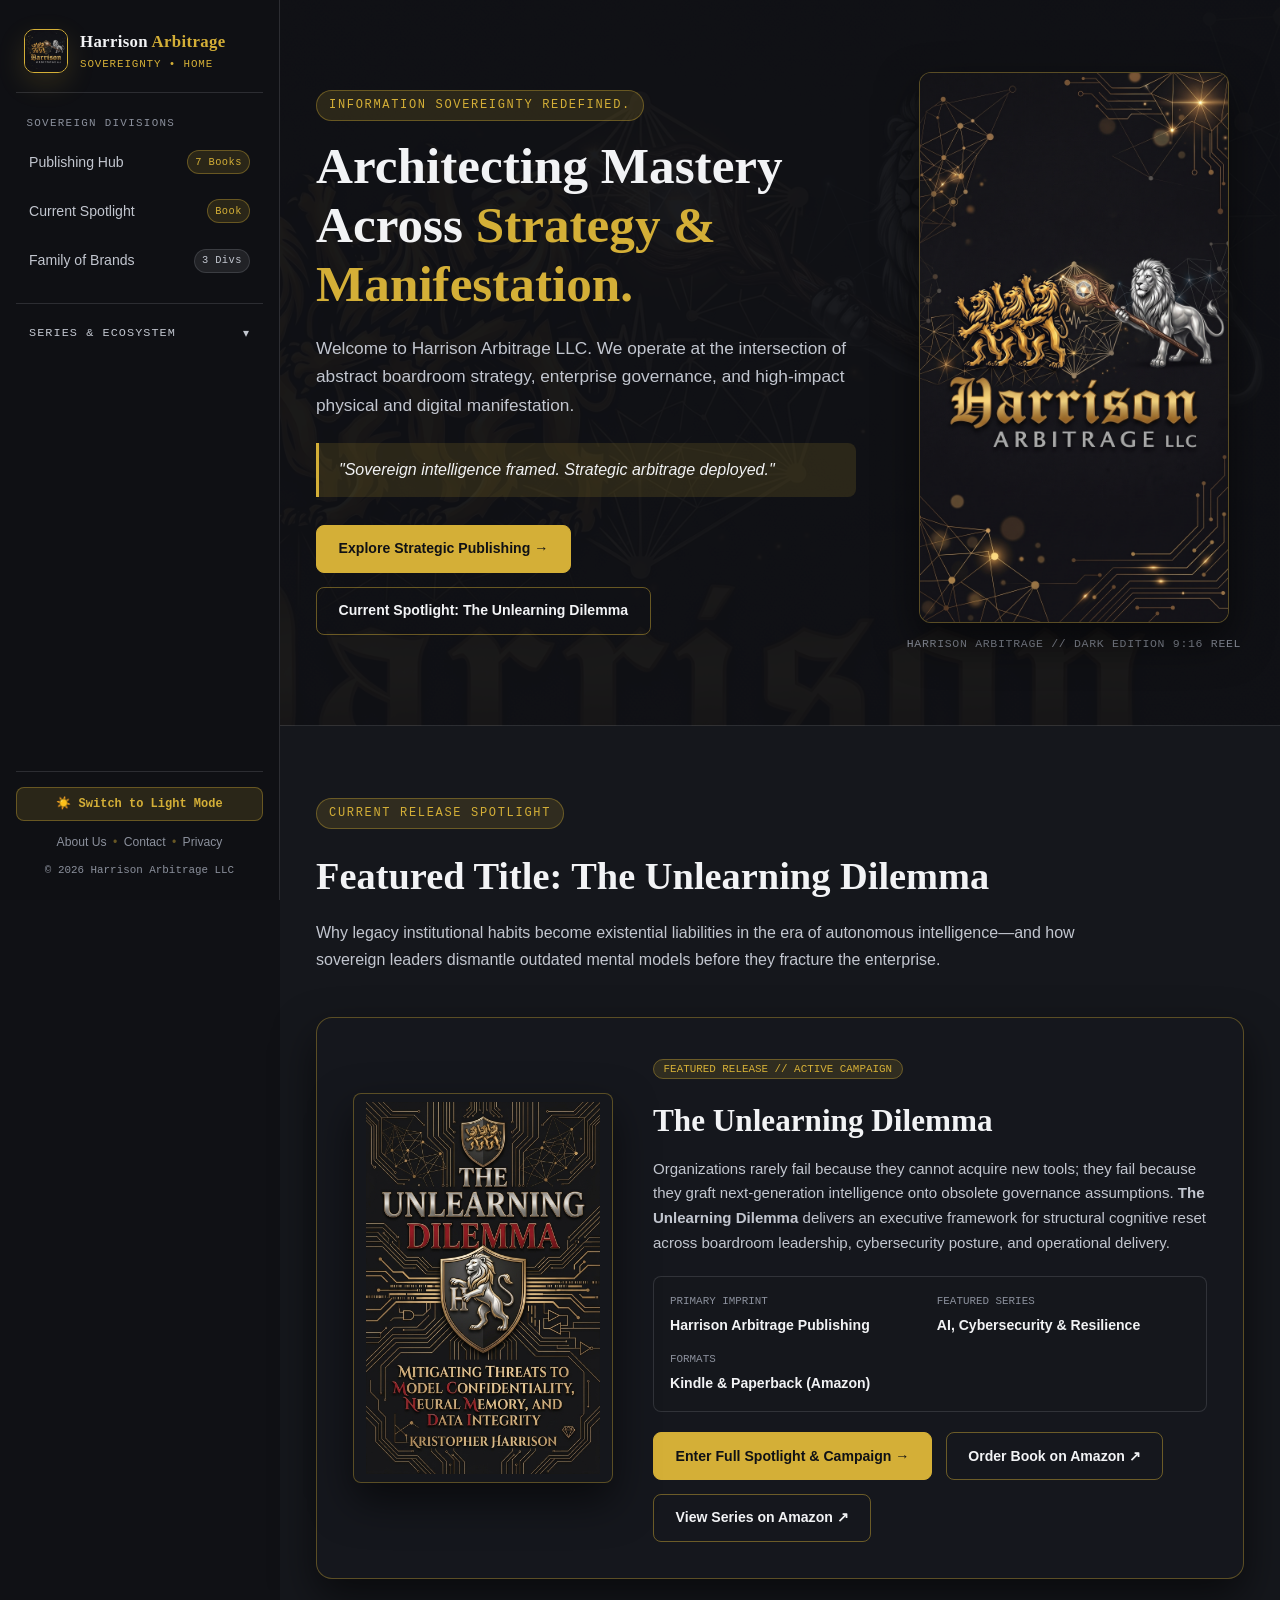
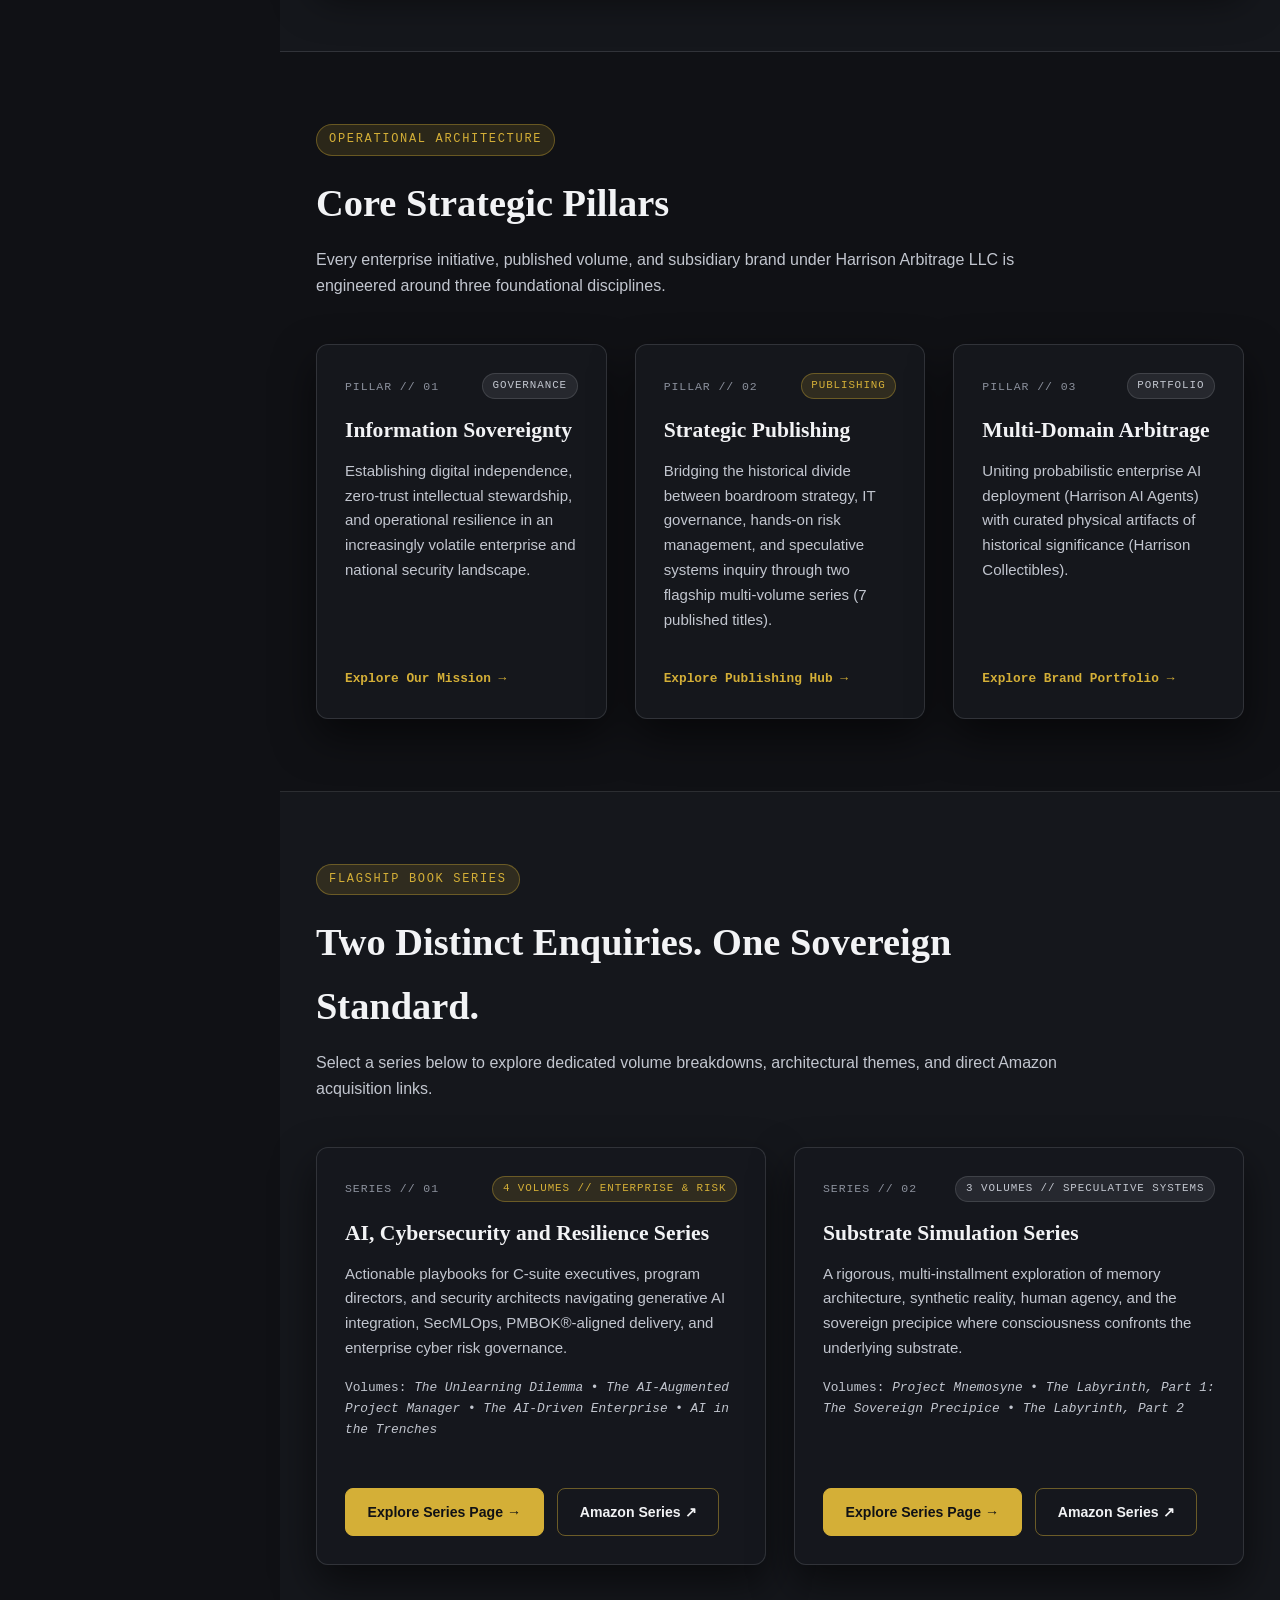
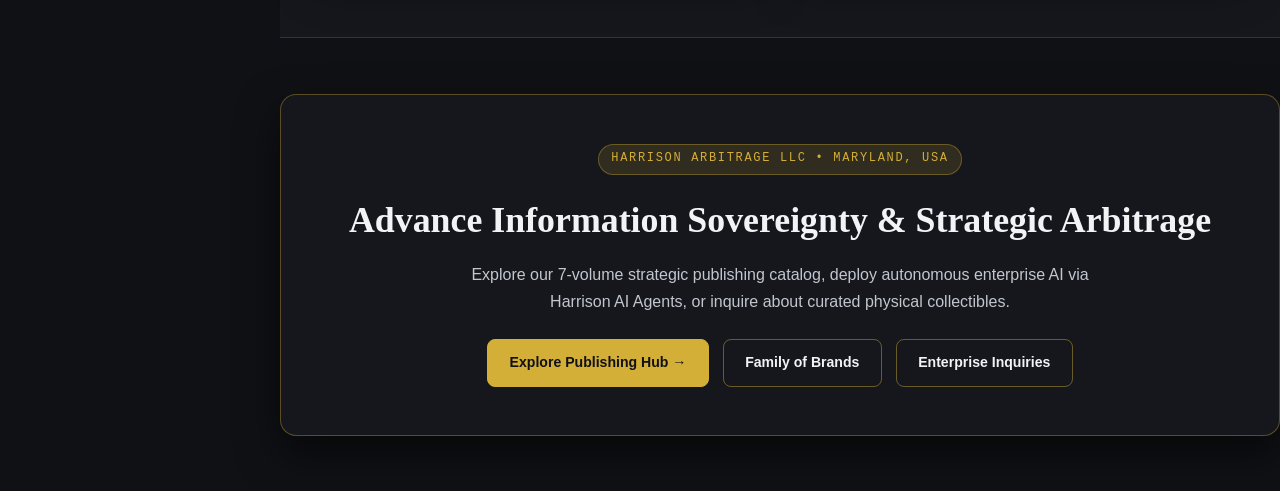
==== commit 30698b6f: "Refactor index.html to streamline layout and content" ====
--- a/index.html
+++ b/index.html
@@ -9,130 +9,82 @@
   <script src="main.js" defer></script>
 </head>
 <body>
-
-  <!-- ==================== HEADER / NAVIGATION ==================== -->
-  <header class="site-header">
-    <div class="container nav-container">
-      <a href="index.html" class="brand-logo">
-        <div class="logo-mark-wrap">
-          <img 
-            src="Harrison_Arbitrage_Dark.jpg" 
-            alt="Harrison Arbitrage LLC Crest" 
-            class="theme-brand-logo"
-            data-fallback-title="Harrison Arbitrage Crest"
-            data-asset-status="LIVE ASSET"
-          />
-        </div>
-        <div class="brand-text-group">
-          <span class="brand-name-main">Harrison Arbitrage</span>
-          <span class="brand-name-sub">Sovereignty // Strategy</span>
-        </div>
-      </a>
-
-      <nav class="nav-links" aria-label="Primary Navigation">
-        <a href="index.html">Home</a>
-        <a href="publishing.html">Publishing</a>
-        <a href="spotlight.html" class="nav-spotlight-pill">Spotlight</a>
-        <a href="brands.html">Brands</a>
-        <a href="about.html">About Us</a>
-        <a href="contact.html">Contact</a>
-        <a href="privacy.html">Privacy</a>
-      </nav>
-
-      <div class="header-controls">
-        <button id="theme-toggle" class="theme-toggle-btn" type="button" aria-label="Toggle Light/Dark Theme">
-          ☀️ Light Mode
-        </button>
-        <button id="view-mode-toggle" class="view-toggle-btn" type="button" aria-label="Toggle Mobile Center-Scroll View">
-          📱 Mobile View
-        </button>
-        <button class="mobile-menu-btn" type="button" aria-expanded="false" aria-label="Toggle Navigation">
-          ☰ MENU
-        </button>
-      </div>
-    </div>
-  </header>
-
-  <!-- ==================== HERO SECTION (9:16 Theme-Synced Crest Reel) ==================== -->
-  <main>
-    <section class="hero">
-      <div class="container hero-grid">
-        <div>
-          <span class="hero-kicker">Information Sovereignty Redefined.</span>
-          <h1 class="hero-title">
-            Architecting Mastery Across <span class="gold-accent">Strategy &amp; Manifestation.</span>
-          </h1>
-          <p class="hero-lead">
-            Welcome to Harrison Arbitrage LLC. We operate at the intersection of abstract boardroom strategy, enterprise governance, and high-impact physical and digital manifestation.
-          </p>
-
-          <div class="quote-banner">
-            "Sovereign intelligence framed. Strategic arbitrage deployed."
-          </div>
-
-          <div class="btn-group">
-            <a href="publishing.html" class="btn btn-gold">Explore Strategic Publishing →</a>
-            <a href="spotlight.html" class="btn btn-silver-outline">Current Spotlight: The Unlearning Dilemma</a>
-          </div>
-        </div>
-
-        <!-- Automatic Theme-Reactive 9:16 Animated Crest Video -->
-        <div>
-          <div class="asset-frame asset-frame-9x16">
-            <video 
-              class="theme-brand-video"
-              data-brand="arbitrage"
-              src="Harrison_Arbitrage_Dark_9x16_Animated.mp4"
-              poster="Harrison_Arbitrage_Dark_9x16.jpg"
-              autoplay
-              muted
-              loop
-              playsinline
-            ></video>
-          </div>
-          <p 
-            class="theme-status-caption"
-            data-caption-dark="HARRISON ARBITRAGE // DARK EDITION 9:16 REEL"
-            data-caption-light="HARRISON ARBITRAGE // LIGHT EDITION 9:16 REEL"
-          >
-            HARRISON ARBITRAGE // DARK EDITION 9:16 REEL
-          </p>
-        </div>
-      </div>
-    </section>
-
-    <!-- ==================== ROTATING BOOK SPOTLIGHT PREVIEW ==================== -->
-    <section class="section section-alt">
-      <div class="container">
-        <div class="section-header">
-          <span class="eyebrow">Current Release Spotlight</span>
-          <h2 class="section-title">Featured Title: The Unlearning Dilemma</h2>
-          <p class="section-subtitle">
-            Why legacy institutional habits become existential liabilities in the era of autonomous intelligence—and how sovereign leaders dismantle outdated mental models before they fracture the enterprise.
-          </p>
-        </div>
-
-        <div class="spotlight-banner" data-collapsible-card>
-          <div class="asset-frame asset-frame-book">
-            <img 
-              src="Unlearning_Dilemma_Cover_2x3.jpg" 
-              alt="Book Cover for The Unlearning Dilemma"
-              data-fallback-title="The Unlearning Dilemma"
-              data-asset-status="2:3 COVER"
-            />
-          </div>
-
+  <div class="app-shell">
+    <harrison-sidebar></harrison-sidebar>
+
+    <main class="main-content">
+      <!-- ==================== HERO SECTION (9:16 Theme-Synced Crest Reel) ==================== -->
+      <section class="hero">
+        <div class="container hero-grid">
           <div>
-            <span class="card-badge">Featured Release // Active Campaign</span>
-            <h3 class="card-title" style="font-size: 1.95rem; margin-top: 14px;">
-              The Unlearning Dilemma
-            </h3>
-
-            <button type="button" class="collapse-toggle-btn" aria-expanded="true">
-              <span>Collapse Details</span> <span>[−]</span>
-            </button>
-
-            <div class="collapsible-content">
+            <span class="hero-kicker">Information Sovereignty Redefined.</span>
+            <h1 class="hero-title">
+              Architecting Mastery Across <span class="gold-accent">Strategy &amp; Manifestation.</span>
+            </h1>
+            <p class="hero-lead">
+              Welcome to Harrison Arbitrage LLC. We operate at the intersection of abstract boardroom strategy, enterprise governance, and high-impact physical and digital manifestation.
+            </p>
+
+            <div class="quote-banner">
+              "Sovereign intelligence framed. Strategic arbitrage deployed."
+            </div>
+
+            <div class="btn-group">
+              <a href="publishing.html" class="btn btn-gold">Explore Strategic Publishing →</a>
+              <a href="spotlight.html" class="btn btn-silver-outline">Current Spotlight: The Unlearning Dilemma</a>
+            </div>
+          </div>
+
+          <!-- Automatic Theme-Reactive 9:16 Animated Crest Video -->
+          <div>
+            <div class="asset-frame asset-frame-9x16">
+              <video
+                class="theme-brand-video"
+                data-brand="arbitrage"
+                src="Harrison_Arbitrage_Dark_9x16_Animated.mp4"
+                poster="Harrison_Arbitrage_Dark_9x16.jpg"
+                autoplay
+                muted
+                loop
+                playsinline
+              ></video>
+            </div>
+            <p
+              class="theme-status-caption"
+              data-caption-dark="HARRISON ARBITRAGE // DARK EDITION 9:16 REEL"
+              data-caption-light="HARRISON ARBITRAGE // LIGHT EDITION 9:16 REEL"
+            >
+              HARRISON ARBITRAGE // DARK EDITION 9:16 REEL
+            </p>
+          </div>
+        </div>
+      </section>
+
+      <!-- ==================== ROTATING BOOK SPOTLIGHT PREVIEW ==================== -->
+      <section class="section section-alt">
+        <div class="container">
+          <div class="section-header">
+            <span class="eyebrow">Current Release Spotlight</span>
+            <h2 class="section-title">Featured Title: The Unlearning Dilemma</h2>
+            <p class="section-subtitle">
+              Why legacy institutional habits become existential liabilities in the era of autonomous intelligence—and how sovereign leaders dismantle outdated mental models before they fracture the enterprise.
+            </p>
+          </div>
+
+          <div class="spotlight-banner">
+            <div class="asset-frame asset-frame-book">
+              <img
+                src="Unlearning_Dilemma_Cover_2x3.jpg"
+                alt="Book Cover for The Unlearning Dilemma"
+              />
+            </div>
+
+            <div>
+              <span class="card-badge">Featured Release // Active Campaign</span>
+              <h3 class="card-title" style="font-size: 1.95rem; margin-top: 14px;">
+                The Unlearning Dilemma
+              </h3>
+
               <p class="card-desc">
                 Organizations rarely fail because they cannot acquire new tools; they fail because they graft next-generation intelligence onto obsolete governance assumptions. <strong>The Unlearning Dilemma</strong> delivers an executive framework for structural cognitive reset across boardroom leadership, cybersecurity posture, and operational delivery.
               </p>
@@ -151,220 +103,134 @@
                   <span class="meta-value">Kindle &amp; Paperback (Amazon)</span>
                 </div>
               </div>
-            </div>
-
-            <div class="btn-group">
-              <a href="spotlight.html" class="btn btn-gold">Enter Full Spotlight &amp; Campaign →</a>
-              <a href="https://www.amazon.com/dp/B0HF5N1DVW" target="_blank" rel="noopener noreferrer" class="btn btn-silver-outline">View Series on Amazon ↗</a>
-            </div>
-          </div>
-        </div>
-      </div>
-    </section>
-
-    <!-- ==================== CORE PILLARS ==================== -->
-    <section class="section">
-      <div class="container">
-        <div class="section-header">
-          <span class="eyebrow">Operational Architecture</span>
-          <h2 class="section-title">Core Strategic Pillars</h2>
-          <p class="section-subtitle">
-            Every enterprise initiative, published volume, and subsidiary brand under Harrison Arbitrage LLC is engineered around three foundational disciplines.
-          </p>
-        </div>
-
-        <div class="grid-3">
-          <article class="enterprise-card" data-collapsible-card>
-            <div>
-              <div class="card-index">
-                <span>PILLAR // 01</span>
-                <span class="card-badge-silver">Governance</span>
-              </div>
-              <h3 class="card-title">Information Sovereignty</h3>
-              <button type="button" class="collapse-toggle-btn" aria-expanded="true">
-                <span>Collapse Details</span> <span>[−]</span>
-              </button>
-              <div class="collapsible-content">
+
+              <div class="btn-group">
+                <a href="spotlight.html" class="btn btn-gold">Enter Full Spotlight &amp; Campaign →</a>
+                <a href="https://www.amazon.com/gp/product/B0HP3SP2KS" target="_blank" rel="noopener noreferrer" class="btn btn-silver-outline">Order Book on Amazon ↗</a>
+                <a href="https://www.amazon.com/dp/B0HF5N1DVW" target="_blank" rel="noopener noreferrer" class="btn btn-silver-outline">View Series on Amazon ↗</a>
+              </div>
+            </div>
+          </div>
+        </div>
+      </section>
+
+      <!-- ==================== CORE PILLARS ==================== -->
+      <section class="section">
+        <div class="container">
+          <div class="section-header">
+            <span class="eyebrow">Operational Architecture</span>
+            <h2 class="section-title">Core Strategic Pillars</h2>
+            <p class="section-subtitle">
+              Every enterprise initiative, published volume, and subsidiary brand under Harrison Arbitrage LLC is engineered around three foundational disciplines.
+            </p>
+          </div>
+
+          <div class="grid-3">
+            <article class="enterprise-card">
+              <div>
+                <div class="card-index">
+                  <span>PILLAR // 01</span>
+                  <span class="card-badge-silver">Governance</span>
+                </div>
+                <h3 class="card-title">Information Sovereignty</h3>
                 <p class="card-desc">
                   Establishing digital independence, zero-trust intellectual stewardship, and operational resilience in an increasingly volatile enterprise and national security landscape.
                 </p>
               </div>
-            </div>
-            <a href="about.html" class="link-arrow">Explore Our Mission →</a>
-          </article>
-
-          <article class="enterprise-card" data-collapsible-card>
-            <div>
-              <div class="card-index">
-                <span>PILLAR // 02</span>
-                <span class="card-badge">Publishing</span>
-              </div>
-              <h3 class="card-title">Strategic Publishing</h3>
-              <button type="button" class="collapse-toggle-btn" aria-expanded="true">
-                <span>Collapse Details</span> <span>[−]</span>
-              </button>
-              <div class="collapsible-content">
+              <a href="about.html" class="link-arrow">Explore Our Mission →</a>
+            </article>
+
+            <article class="enterprise-card">
+              <div>
+                <div class="card-index">
+                  <span>PILLAR // 02</span>
+                  <span class="card-badge">Publishing</span>
+                </div>
+                <h3 class="card-title">Strategic Publishing</h3>
                 <p class="card-desc">
                   Bridging the historical divide between boardroom strategy, IT governance, hands-on risk management, and speculative systems inquiry through two flagship multi-volume series (7 published titles).
                 </p>
               </div>
-            </div>
-            <a href="publishing.html" class="link-arrow">Explore Publishing Hub →</a>
-          </article>
-
-          <article class="enterprise-card" data-collapsible-card>
-            <div>
-              <div class="card-index">
-                <span>PILLAR // 03</span>
-                <span class="card-badge-silver">Portfolio</span>
-              </div>
-              <h3 class="card-title">Multi-Domain Arbitrage</h3>
-              <button type="button" class="collapse-toggle-btn" aria-expanded="true">
-                <span>Collapse Details</span> <span>[−]</span>
-              </button>
-              <div class="collapsible-content">
+              <a href="publishing.html" class="link-arrow">Explore Publishing Hub →</a>
+            </article>
+
+            <article class="enterprise-card">
+              <div>
+                <div class="card-index">
+                  <span>PILLAR // 03</span>
+                  <span class="card-badge-silver">Portfolio</span>
+                </div>
+                <h3 class="card-title">Multi-Domain Arbitrage</h3>
                 <p class="card-desc">
                   Uniting probabilistic enterprise AI deployment (Harrison AI Agents) with curated physical artifacts of historical significance (Harrison Collectibles).
                 </p>
               </div>
-            </div>
-            <a href="brands.html" class="link-arrow">Explore Brand Portfolio →</a>
-          </article>
-        </div>
-      </div>
-    </section>
-
-    <!-- ==================== SERIES OVERVIEW PREVIEW ==================== -->
-    <section class="section section-alt">
-      <div class="container">
-        <div class="section-header">
-          <span class="eyebrow">Flagship Book Series</span>
-          <h2 class="section-title">Two Distinct Enquiries. One Sovereign Standard.</h2>
-          <p class="section-subtitle">
-            Select a series below to explore dedicated volume breakdowns, architectural themes, and direct Amazon acquisition links.
-          </p>
-        </div>
-
-        <div class="grid-2">
-          <!-- Series 1 Card -->
-          <article class="enterprise-card" data-collapsible-card>
-            <div>
-              <div class="card-index">
-                <span>SERIES // 01</span>
-                <span class="card-badge">4 Volumes // Enterprise &amp; Risk</span>
-              </div>
-              <h3 class="card-title">AI, Cybersecurity and Resilience Series</h3>
-              <button type="button" class="collapse-toggle-btn" aria-expanded="true">
-                <span>Collapse Details</span> <span>[−]</span>
-              </button>
-              <div class="collapsible-content">
+              <a href="brands.html" class="link-arrow">Explore Brand Portfolio →</a>
+            </article>
+          </div>
+        </div>
+      </section>
+
+      <!-- ==================== SERIES OVERVIEW PREVIEW ==================== -->
+      <section class="section section-alt">
+        <div class="container">
+          <div class="section-header">
+            <span class="eyebrow">Flagship Book Series</span>
+            <h2 class="section-title">Two Distinct Enquiries. One Sovereign Standard.</h2>
+            <p class="section-subtitle">
+              Select a series below to explore dedicated volume breakdowns, architectural themes, and direct Amazon acquisition links.
+            </p>
+          </div>
+
+          <div class="grid-2">
+            <!-- Series 1 Card -->
+            <article class="enterprise-card">
+              <div>
+                <div class="card-index">
+                  <span>SERIES // 01</span>
+                  <span class="card-badge">4 Volumes // Enterprise &amp; Risk</span>
+                </div>
+                <h3 class="card-title">AI, Cybersecurity and Resilience Series</h3>
                 <p class="card-desc">
                   Actionable playbooks for C-suite executives, program directors, and security architects navigating generative AI integration, SecMLOps, PMBOK®-aligned delivery, and enterprise cyber risk governance.
                 </p>
-                <p class="card-desc" style="font-family: var(--font-mono); font-size: 0.8rem; color: var(--text-platinum);">
+                <p class="card-desc" style="font-family: var(--font-mono); font-size: 0.8rem; color: var(--text-secondary);">
                   Volumes: <em>The Unlearning Dilemma</em> • <em>The AI-Augmented Project Manager</em> • <em>The AI-Driven Enterprise</em> • <em>AI in the Trenches</em>
                 </p>
               </div>
-            </div>
-            <div class="btn-group" style="margin-top: 12px;">
-              <a href="series-ai-cybersecurity.html" class="btn btn-gold">Explore Series Page →</a>
-              <a href="https://www.amazon.com/dp/B0HF5N1DVW" target="_blank" rel="noopener noreferrer" class="btn btn-silver-outline">Amazon Series ↗</a>
-            </div>
-          </article>
-
-          <!-- Series 2 Card -->
-          <article class="enterprise-card" data-collapsible-card>
-            <div>
-              <div class="card-index">
-                <span>SERIES // 02</span>
-                <span class="card-badge-silver">3 Volumes // Speculative Systems</span>
-              </div>
-              <h3 class="card-title">Substrate Simulation Series</h3>
-              <button type="button" class="collapse-toggle-btn" aria-expanded="true">
-                <span>Collapse Details</span> <span>[−]</span>
-              </button>
-              <div class="collapsible-content">
+              <div class="btn-group" style="margin-top: 12px;">
+                <a href="series-ai-cybersecurity.html" class="btn btn-gold">Explore Series Page →</a>
+                <a href="https://www.amazon.com/dp/B0HF5N1DVW" target="_blank" rel="noopener noreferrer" class="btn btn-silver-outline">Amazon Series ↗</a>
+              </div>
+            </article>
+
+            <!-- Series 2 Card -->
+            <article class="enterprise-card">
+              <div>
+                <div class="card-index">
+                  <span>SERIES // 02</span>
+                  <span class="card-badge-silver">3 Volumes // Speculative Systems</span>
+                </div>
+                <h3 class="card-title">Substrate Simulation Series</h3>
                 <p class="card-desc">
                   A rigorous, multi-installment exploration of memory architecture, synthetic reality, human agency, and the sovereign precipice where consciousness confronts the underlying substrate.
                 </p>
-                <p class="card-desc" style="font-family: var(--font-mono); font-size: 0.8rem; color: var(--text-platinum);">
+                <p class="card-desc" style="font-family: var(--font-mono); font-size: 0.8rem; color: var(--text-secondary);">
                   Volumes: <em>Project Mnemosyne</em> • <em>The Labyrinth, Part 1: The Sovereign Precipice</em> • <em>The Labyrinth, Part 2</em>
                 </p>
               </div>
-            </div>
-            <div class="btn-group" style="margin-top: 12px;">
-              <a href="series-substrate-simulation.html" class="btn btn-gold">Explore Series Page →</a>
-              <a href="https://www.amazon.com/dp/B0H9J2PXMG" target="_blank" rel="noopener noreferrer" class="btn btn-silver-outline">Amazon Series ↗</a>
-            </div>
-          </article>
-        </div>
-      </div>
-    </section>
-  </main>
-
-  <!-- ==================== FOOTER ==================== -->
-  <footer class="site-footer">
-    <div class="container">
-      <div class="footer-grid">
-        <div>
-          <a href="index.html" class="brand-logo" style="margin-bottom: 16px;">
-            <div class="logo-mark-wrap">
-              <img 
-                src="Harrison_Arbitrage_Dark.jpg" 
-                alt="Harrison Arbitrage LLC Crest" 
-                class="theme-brand-logo"
-                data-fallback-title="Harrison Arbitrage Crest"
-                data-asset-status="LIVE ASSET"
-              />
-            </div>
-            <div class="brand-text-group">
-              <span class="brand-name-main">Harrison Arbitrage LLC</span>
-              <span class="brand-name-sub">Maryland, USA // UTC -04:00</span>
-            </div>
-          </a>
-          <p class="card-desc" style="max-width: 360px;">
-            Operating at the intersection of abstract strategy and physical manifestation. Advancing Information Sovereignty across publishing, enterprise AI, and curated collectibles.
-          </p>
-        </div>
-
-        <div>
-          <h4 class="footer-col-title">Navigation</h4>
-          <ul class="footer-links">
-            <li><a href="index.html">Home</a></li>
-            <li><a href="publishing.html">Publishing Hub</a></li>
-            <li><a href="spotlight.html">Current Spotlight</a></li>
-            <li><a href="brands.html">Family of Brands</a></li>
-            <li><a href="about.html">About Us</a></li>
-          </ul>
-        </div>
-
-        <div>
-          <h4 class="footer-col-title">Publishing Series</h4>
-          <ul class="footer-links">
-            <li><a href="spotlight.html">The Unlearning Dilemma</a></li>
-            <li><a href="series-ai-cybersecurity.html">AI, Cybersecurity &amp; Resilience</a></li>
-            <li><a href="series-substrate-simulation.html">Substrate Simulation Series</a></li>
-            <li><a href="https://www.amazon.com/dp/B0HF5N1DVW" target="_blank" rel="noopener noreferrer">Amazon Author Catalog ↗</a></li>
-          </ul>
-        </div>
-
-        <div>
-          <h4 class="footer-col-title">Governance &amp; Contact</h4>
-          <ul class="footer-links">
-            <li><a href="mailto:info@harrisonarbitrage.com">info@harrisonarbitrage.com</a></li>
-            <li><a href="tel:4439919896">443-991-9896</a></li>
-            <li><a href="contact.html">Enterprise Inquiries</a></li>
-            <li><a href="privacy.html">Privacy &amp; Data Sovereignty</a></li>
-          </ul>
-        </div>
-      </div>
-
-      <div class="footer-bottom">
-        <span>&copy; 2026 Harrison Arbitrage LLC. All Rights Reserved.</span>
-        <span>Information Sovereignty // Strategic Publishing // Enterprise Arbitrage</span>
-      </div>
-    </div>
-  </footer>
-
+              <div class="btn-group" style="margin-top: 12px;">
+                <a href="series-substrate-simulation.html" class="btn btn-gold">Explore Series Page →</a>
+                <a href="https://www.amazon.com/dp/B0H9J2PXMG" target="_blank" rel="noopener noreferrer" class="btn btn-silver-outline">Amazon Series ↗</a>
+              </div>
+            </article>
+          </div>
+        </div>
+      </section>
+
+      <!-- ==================== GLOBAL FOOTER CTA ==================== -->
+      <harrison-footer-cta></harrison-footer-cta>
+    </main>
+  </div>
 </body>
 </html>
--- a/styles.css
+++ b/styles.css
@@ -1,99 +1,84 @@
 /* ==========================================================================
-   HARRISON ARBITRAGE LLC — ENTERPRISE DESIGN SYSTEM (styles.css)
-   Palette: Obsidian Black, Crisp White, Metallic Gold, Brushed Silver (Zero Red)
-   Features:
-   - Full Dark/Light Theme Engine (:root / [data-theme="light"])
-   - Mobile-Only Center-Scrolling Collapse Mode ([data-view="mobile"])
-   - Strictly 1:1, 9:16, and 2:3 Media Containers (Zero 16:9)
+   HARRISON ARBITRAGE LLC — MASTER ENTERPRISE DESIGN SYSTEM (/styles.css)
+   Architecture: Left Vertical Sidebar (<harrison-sidebar>) + .app-shell
+   Palette: Deep Obsidian, Alabaster Ivory, Heraldic Crest Gold & Brushed Silver
+   Strict Mandate: ZERO RED, ZERO BLUE, ZERO 16:9 (Strictly 1:1, 9:16, and 2:3)
    ========================================================================== */
 
-:root,
-[data-theme="dark"] {
-  /* Core Backgrounds (Dark Mode Default: Obsidian to Gunmetal) */
-  --bg-obsidian: #070709;
-  --bg-deep: #0c0d10;
-  --bg-card: #121419;
-  --bg-card-elevated: #181b22;
-  --bg-glass: rgba(12, 13, 16, 0.90);
-  --bg-footer: #050507;
-  --bg-spotlight: linear-gradient(135deg, #151821 0%, #0b0c10 60%, #17140d 100%);
-  --bg-book-stage: radial-gradient(circle at 50% 30%, rgba(212, 175, 55, 0.14), rgba(9, 10, 14, 0.96));
-  --bg-quote: linear-gradient(90deg, rgba(212, 175, 55, 0.10) 0%, rgba(18, 20, 25, 0.45) 100%);
-
-  /* Typography & Silver/White Spectrum */
-  --text-white: #ffffff;
-  --text-platinum: #e2e5ec;
-  --text-silver: #b0b6c3;
-  --text-muted-silver: #7d8494;
-  --text-slate: #525866;
-
-  /* Metallic Gold Spectrum (Primary Accent — Zero Red) */
-  --gold-bright: #e5c158;
-  --gold-primary: #d4af37;
-  --gold-champagne: #f3e5ab;
-  --gold-burnished: #9a7b2c;
-  --gold-glow: rgba(212, 175, 55, 0.18);
-  --gold-border: rgba(212, 175, 55, 0.42);
-  --gold-badge-bg: rgba(212, 175, 55, 0.12);
-  --gold-btn-text: #070709;
-
-  /* Silver Borders & Shadows */
-  --silver-border: rgba(176, 182, 195, 0.16);
-  --silver-border-strong: rgba(226, 229, 236, 0.32);
-  --card-shadow: 0 20px 44px rgba(0, 0, 0, 0.55);
-
-  /* Layout & Spacing */
-  --max-width: 1260px;
-  --header-height: 80px;
-  --radius-sm: 4px;
-  --radius-md: 8px;
-  --radius-lg: 12px;
-  --transition-fast: 0.2s cubic-bezier(0.16, 1, 0.3, 1);
-  --transition-smooth: 0.35s cubic-bezier(0.16, 1, 0.3, 1);
-
-  /* Font Stacks */
+:root {
+  /* Dark Mode Default (Obsidian, Gunmetal, Crest Gold & Platinum Silver) */
+  --bg-canvas: #101115;
+  --bg-surface: #15171c;
+  --bg-card: rgba(22, 24, 30, 0.92);
+  --bg-card-hover: rgba(28, 31, 39, 0.96);
+  --bg-sidebar: rgba(16, 17, 21, 0.97);
+  --bg-glass: rgba(21, 23, 28, 0.85);
+
+  /* Typography */
+  --text-primary: #f2f3f5;
+  --text-secondary: #c2c6cf;
+  --text-muted: #8b909c;
+
+  /* Accents (Strictly Gold & Silver — Zero Red / Zero Blue) */
+  --accent-primary: #d4af37;
+  --accent-gold: #f5c518;
+  --accent-gold-soft: rgba(212, 175, 55, 0.14);
+  --accent-gold-border: rgba(212, 175, 55, 0.36);
+  --accent-silver: #c2c6cf;
+  --accent-silver-soft: rgba(194, 198, 207, 0.1);
+  --border-subtle: rgba(194, 198, 207, 0.16);
+  --border-strong: rgba(212, 175, 55, 0.45);
+
+  /* Layout & Shadows */
+  --sidebar-width: 280px;
+  --radius-sm: 8px;
+  --radius-md: 12px;
+  --radius-lg: 16px;
+  --shadow-elevated: 0 18px 42px rgba(0, 0, 0, 0.55);
+  --shadow-gold: 0 10px 28px rgba(212, 175, 55, 0.16);
+
+  /* Fonts */
   --font-sans: 'Inter', -apple-system, BlinkMacSystemFont, 'Segoe UI', Roboto, sans-serif;
-  --font-display: 'Inter', 'Helvetica Neue', Arial, sans-serif;
-  --font-mono: 'JetBrains Mono', 'Fira Code', Consolas, monospace;
+  --font-display: 'Playfair Display', Georgia, 'Times New Roman', serif;
+  --font-mono: 'JetBrains Mono', 'Fira Code', monospace;
+
+  /* Watermark */
+  --watermark-img: url('Harrison_Arbitrage_Dark_9x16.jpg');
+  --watermark-opacity: 0.045;
+}
+
+[data-theme="light"] {
+  /* Enterprise Light Mode (Warm Alabaster Ivory, Antique Gold & Deep Slate Silver) */
+  --bg-canvas: #f8f6f2;
+  --bg-surface: #efece6;
+  --bg-card: rgba(255, 255, 255, 0.94);
+  --bg-card-hover: #ffffff;
+  --bg-sidebar: rgba(248, 246, 242, 0.98);
+  --bg-glass: rgba(255, 255, 255, 0.88);
+
+  --text-primary: #14161b;
+  --text-secondary: #3b3f48;
+  --text-muted: #5e636e;
+
+  --accent-primary: #9c7a23;
+  --accent-gold: #b8902a;
+  --accent-gold-soft: rgba(156, 122, 35, 0.12);
+  --accent-gold-border: rgba(156, 122, 35, 0.35);
+  --accent-silver: #4a4e58;
+  --accent-silver-soft: rgba(74, 78, 88, 0.08);
+  --border-subtle: rgba(74, 78, 88, 0.18);
+  --border-strong: rgba(156, 122, 35, 0.45);
+
+  --shadow-elevated: 0 14px 34px rgba(20, 22, 27, 0.08);
+  --shadow-gold: 0 8px 24px rgba(156, 122, 35, 0.14);
+
+  --watermark-img: url('Harrison_Arbitrage_Light_9x16.jpg');
+  --watermark-opacity: 0.04;
 }
 
 /* ==========================================================================
-   LIGHT MODE PALETTE ([data-theme="light"])
-   Crisp White, Alabaster, Brushed Silver, Obsidian Ink, Burnished Gold
+   1. RESET & GLOBAL CANVAS
    ========================================================================== */
-
-[data-theme="light"] {
-  --bg-obsidian: #f7f8fa;
-  --bg-deep: #eef0f5;
-  --bg-card: #ffffff;
-  --bg-card-elevated: #f2f4f8;
-  --bg-glass: rgba(255, 255, 255, 0.92);
-  --bg-footer: #e6e9f0;
-  --bg-spotlight: linear-gradient(135deg, #ffffff 0%, #f4f5f8 60%, #f9f5eb 100%);
-  --bg-book-stage: radial-gradient(circle at 50% 30%, rgba(180, 140, 38, 0.14), rgba(235, 238, 244, 0.96));
-  --bg-quote: linear-gradient(90deg, rgba(180, 140, 38, 0.12) 0%, rgba(238, 240, 245, 0.65) 100%);
-
-  --text-white: #090a0f;
-  --text-platinum: #181b22;
-  --text-silver: #3b4150;
-  --text-muted-silver: #5e6678;
-  --text-slate: #7d8597;
-
-  --gold-bright: #b89028;
-  --gold-primary: #9a761d;
-  --gold-champagne: #7a5c12;
-  --gold-burnished: #b89028;
-  --gold-glow: rgba(154, 118, 29, 0.14);
-  --gold-border: rgba(154, 118, 29, 0.45);
-  --gold-badge-bg: rgba(184, 144, 40, 0.14);
-  --gold-btn-text: #ffffff;
-
-  --silver-border: rgba(15, 18, 26, 0.12);
-  --silver-border-strong: rgba(15, 18, 26, 0.26);
-  --card-shadow: 0 16px 36px rgba(15, 18, 26, 0.08);
-}
-
-/* Reset & Base */
 *, *::before, *::after {
   box-sizing: border-box;
   margin: 0;
@@ -102,35 +87,36 @@
 
 html {
   scroll-behavior: smooth;
-  background-color: var(--bg-obsidian);
-  color: var(--text-platinum);
+  font-size: 16px;
+}
+
+body {
+  background-color: var(--bg-canvas);
+  color: var(--text-primary);
   font-family: var(--font-sans);
-  font-size: 16px;
   line-height: 1.65;
-  -webkit-font-smoothing: antialiased;
-  transition: background-color var(--transition-fast), color var(--transition-fast);
-}
-
-body {
-  background-color: var(--bg-obsidian);
-  background-image:
-    radial-gradient(circle at 15% 0%, var(--gold-glow) 0%, transparent 42%),
-    radial-gradient(circle at 85% 20%, rgba(176, 182, 195, 0.06) 0%, transparent 45%);
   min-height: 100vh;
-  display: flex;
-  flex-direction: column;
   overflow-x: hidden;
-  transition: max-width var(--transition-smooth), margin var(--transition-smooth), box-shadow var(--transition-smooth);
+  position: relative;
+  transition: background-color 0.25s ease, color 0.25s ease;
+}
+
+body::before {
+  content: "";
+  position: fixed;
+  inset: 0;
+  background-image: var(--watermark-img);
+  background-size: cover;
+  background-position: center;
+  opacity: var(--watermark-opacity);
+  pointer-events: none;
+  z-index: 0;
 }
 
 a {
   color: inherit;
   text-decoration: none;
-  transition: color var(--transition-fast), border-color var(--transition-fast), background-color var(--transition-fast);
-}
-
-ul {
-  list-style: none;
+  transition: color 0.2s ease, border-color 0.2s ease, background-color 0.2s ease;
 }
 
 img, video {
@@ -139,865 +125,678 @@
 }
 
 /* ==========================================================================
-   CONTAINERS & SECTION SCAFFOLDING
+   2. APP SHELL & MAIN CONTENT LAYOUT
    ========================================================================== */
+.app-shell {
+  display: flex;
+  min-height: 100vh;
+  position: relative;
+  z-index: 1;
+}
+
+.main-content {
+  flex: 1;
+  margin-left: var(--sidebar-width);
+  width: calc(100% - var(--sidebar-width));
+  display: flex;
+  flex-direction: column;
+  min-height: 100vh;
+}
 
 .container {
   width: 100%;
-  max-width: var(--max-width);
+  max-width: 1200px;
   margin: 0 auto;
-  padding: 0 24px;
+  padding: 0 2.25rem;
 }
 
 .section {
-  padding: 88px 0;
-  border-bottom: 1px solid var(--silver-border);
-  position: relative;
+  padding: 4.5rem 0;
+  border-bottom: 1px solid var(--border-subtle);
 }
 
 .section-alt {
-  background-color: var(--bg-deep);
-}
-
-.section-header {
-  max-width: 820px;
-  margin-bottom: 52px;
-}
-
-.eyebrow {
-  display: inline-flex;
-  align-items: center;
-  gap: 10px;
+  background-color: var(--bg-surface);
+}
+
+/* ==========================================================================
+   3. SIDEBAR ARCHITECTURE (STRICT DOM CONTRACT)
+   ========================================================================== */
+.mobile-topbar {
+  display: none;
+  align-items: center;
+  justify-content: space-between;
+  padding: 0.75rem 1.25rem;
+  background: var(--bg-sidebar);
+  border-bottom: 1px solid var(--accent-gold-border);
+  position: sticky;
+  top: 0;
+  z-index: 1001;
+  backdrop-filter: blur(12px);
+}
+
+.mobile-menu-btn {
+  background: var(--accent-gold-soft);
+  color: var(--accent-primary);
+  border: 1px solid var(--accent-gold-border);
+  border-radius: var(--radius-sm);
+  padding: 0.45rem 0.85rem;
   font-family: var(--font-mono);
   font-size: 0.78rem;
   font-weight: 600;
-  letter-spacing: 0.18em;
+  letter-spacing: 0.06em;
+  cursor: pointer;
+}
+
+.sidebar {
+  width: var(--sidebar-width);
+  height: 100vh;
+  position: fixed;
+  top: 0;
+  left: 0;
+  background: var(--bg-sidebar);
+  border-right: 1px solid var(--border-subtle);
+  display: flex;
+  flex-direction: column;
+  padding: 1.25rem 1rem;
+  z-index: 1000;
+  overflow-y: auto;
+  backdrop-filter: blur(14px);
+}
+
+.brand-header {
+  display: flex;
+  align-items: center;
+  gap: 0.75rem;
+  padding: 0.5rem 0.5rem 1.15rem;
+  margin-bottom: 0.85rem;
+  border-bottom: 1px solid var(--border-subtle);
+}
+
+.brand-logo-img {
+  width: 44px;
+  height: 44px;
+  min-width: 44px;
+  min-height: 44px;
+  aspect-ratio: 1 / 1;
+  border-radius: 10px;
+  border: 1px solid var(--accent-primary);
+  object-fit: cover;
+  box-shadow: var(--shadow-gold);
+}
+
+.brand-title-group {
+  display: flex;
+  flex-direction: column;
+}
+
+.brand-name {
+  font-family: var(--font-display);
+  font-size: 1.05rem;
+  font-weight: 700;
+  letter-spacing: 0.02em;
+  color: var(--text-primary);
+}
+
+.brand-sub {
+  font-family: var(--font-mono);
+  font-size: 0.68rem;
   text-transform: uppercase;
-  color: var(--gold-primary);
-  margin-bottom: 14px;
-}
-
-.eyebrow::before {
-  content: "";
+  letter-spacing: 0.08em;
+  color: var(--accent-primary);
+}
+
+.gold-accent {
+  color: var(--accent-primary);
+}
+
+.nav-section-label {
+  font-family: var(--font-mono);
+  font-size: 0.68rem;
+  text-transform: uppercase;
+  letter-spacing: 0.12em;
+  color: var(--text-muted);
+  margin: 0.5rem 0.65rem 0.45rem;
+}
+
+.nav-list {
+  list-style: none;
+  display: flex;
+  flex-direction: column;
+  gap: 0.25rem;
+  margin-bottom: 1rem;
+}
+
+.nav-link {
+  display: flex;
+  align-items: center;
+  justify-content: space-between;
+  padding: 0.6rem 0.75rem;
+  border-radius: var(--radius-sm);
+  font-size: 0.88rem;
+  font-weight: 500;
+  color: var(--text-secondary);
+  border: 1px solid transparent;
+  transition: all 0.2s ease;
+}
+
+.nav-link:hover {
+  background: var(--accent-silver-soft);
+  color: var(--text-primary);
+  border-color: var(--border-subtle);
+}
+
+.nav-link.active {
+  background: var(--accent-gold-soft);
+  color: var(--accent-primary);
+  border-color: var(--accent-gold-border);
+  font-weight: 600;
+}
+
+.nav-badge {
+  font-family: var(--font-mono);
+  font-size: 0.65rem;
+  padding: 0.15rem 0.45rem;
+  border-radius: 999px;
+  background: var(--accent-silver-soft);
+  color: var(--text-secondary);
+  border: 1px solid var(--border-subtle);
+  letter-spacing: 0.04em;
+}
+
+.nav-badge.gold {
+  background: var(--accent-gold-soft);
+  color: var(--accent-primary);
+  border-color: var(--accent-gold-border);
+}
+
+/* Accordion Drawer (Series & Ecosystem) */
+.nav-accordion-group {
+  margin-top: 0.25rem;
+  border-top: 1px solid var(--border-subtle);
+  padding-top: 0.75rem;
+}
+
+.nav-accordion-trigger {
+  width: 100%;
+  display: flex;
+  align-items: center;
+  justify-content: space-between;
+  background: transparent;
+  border: 1px solid transparent;
+  border-radius: var(--radius-sm);
+  padding: 0.55rem 0.75rem;
+  color: var(--text-secondary);
+  font-family: var(--font-mono);
+  font-size: 0.74rem;
+  text-transform: uppercase;
+  letter-spacing: 0.09em;
+  cursor: pointer;
+  transition: all 0.2s ease;
+}
+
+.nav-accordion-trigger:hover,
+.nav-accordion-group.has-active-child .nav-accordion-trigger {
+  color: var(--accent-primary);
+  background: var(--accent-gold-soft);
+  border-color: var(--accent-gold-border);
+}
+
+.nav-accordion-chevron {
+  transition: transform 0.22s ease;
+}
+
+.nav-accordion-group.is-open .nav-accordion-chevron {
+  transform: rotate(180deg);
+}
+
+.nav-accordion-drawer {
+  max-height: 0;
+  overflow: hidden;
+  transition: max-height 0.28s ease, padding 0.22s ease;
+  padding-left: 0.35rem;
+}
+
+.nav-accordion-group.is-open .nav-accordion-drawer {
+  max-height: 320px;
+  padding-top: 0.35rem;
+}
+
+@media (hover: hover) and (min-width: 961px) {
+  .nav-accordion-group:hover .nav-accordion-drawer {
+    max-height: 320px;
+    padding-top: 0.35rem;
+  }
+  .nav-accordion-group:hover .nav-accordion-chevron {
+    transform: rotate(180deg);
+  }
+}
+
+/* Sidebar Footer */
+.sidebar-footer {
+  margin-top: auto;
+  padding-top: 0.9rem;
+  border-top: 1px solid var(--border-subtle);
+  display: flex;
+  flex-direction: column;
+  gap: 0.65rem;
+}
+
+.theme-toggle-btn {
+  width: 100%;
+  padding: 0.55rem 0.75rem;
+  border-radius: var(--radius-sm);
+  background: var(--accent-gold-soft);
+  color: var(--accent-primary);
+  border: 1px solid var(--accent-gold-border);
+  font-family: var(--font-mono);
+  font-size: 0.75rem;
+  font-weight: 600;
+  cursor: pointer;
+  transition: all 0.2s ease;
+}
+
+.theme-toggle-btn:hover {
+  background: var(--accent-primary);
+  color: var(--bg-canvas);
+}
+
+.sidebar-gov-inline {
+  display: flex;
+  align-items: center;
+  justify-content: center;
+  flex-wrap: wrap;
+  gap: 0.4rem;
+  font-size: 0.76rem;
+  color: var(--text-muted);
+}
+
+.sidebar-gov-inline a:hover,
+.sidebar-gov-inline a.active {
+  color: var(--accent-primary);
+}
+
+.sidebar-gov-sep {
+  color: var(--border-strong);
+}
+
+.sidebar-legal {
+  text-align: center;
+  font-family: var(--font-mono);
+  font-size: 0.68rem;
+  color: var(--text-muted);
+}
+
+/* ==========================================================================
+   4. HERO, TYPOGRAPHY & SECTION HEADERS
+   ========================================================================== */
+.hero {
+  padding: 4.5rem 0;
+  border-bottom: 1px solid var(--border-subtle);
+}
+
+.hero-grid {
+  display: grid;
+  grid-template-columns: 1.35fr 0.85fr;
+  gap: 3rem;
+  align-items: center;
+}
+
+.hero-kicker,
+.eyebrow {
   display: inline-block;
-  width: 24px;
-  height: 1px;
-  background-color: var(--gold-primary);
+  font-family: var(--font-mono);
+  font-size: 0.75rem;
+  text-transform: uppercase;
+  letter-spacing: 0.14em;
+  color: var(--accent-primary);
+  background: var(--accent-gold-soft);
+  border: 1px solid var(--accent-gold-border);
+  padding: 0.3rem 0.75rem;
+  border-radius: 999px;
+  margin-bottom: 1rem;
+}
+
+.hero-title {
+  font-family: var(--font-display);
+  font-size: clamp(2.2rem, 4vw, 3.35rem);
+  line-height: 1.15;
+  margin-bottom: 1.25rem;
+  color: var(--text-primary);
+}
+
+.hero-lead {
+  font-size: 1.08rem;
+  color: var(--text-secondary);
+  margin-bottom: 1.5rem;
+  max-width: 64ch;
+}
+
+.quote-banner {
+  border-left: 3px solid var(--accent-primary);
+  padding: 0.85rem 1.25rem;
+  background: var(--accent-gold-soft);
+  color: var(--text-primary);
+  font-style: italic;
+  border-radius: 0 var(--radius-sm) var(--radius-sm) 0;
+  margin-bottom: 1.75rem;
+}
+
+.section-header {
+  margin-bottom: 2.75rem;
+  max-width: 760px;
 }
 
 .section-title {
   font-family: var(--font-display);
-  font-size: clamp(1.9rem, 3.8vw, 2.9rem);
-  font-weight: 800;
-  letter-spacing: -0.02em;
-  line-height: 1.15;
-  color: var(--text-white);
-  margin-bottom: 16px;
+  font-size: clamp(1.75rem, 3vw, 2.4rem);
+  margin-bottom: 0.75rem;
+  color: var(--text-primary);
 }
 
 .section-subtitle {
-  font-size: 1.08rem;
-  color: var(--text-silver);
-  line-height: 1.7;
+  color: var(--text-secondary);
+  font-size: 1rem;
 }
 
 /* ==========================================================================
-   STICKY HEADER, NAV & GLOBAL THEME / MOBILE-COLLAPSE CONTROLS
+   5. STRICT MEDIA FRAMES (1:1, 9:16, AND 2:3 ONLY — ZERO 16:9)
    ========================================================================== */
-
-.site-header {
-  position: sticky;
-  top: 0;
-  z-index: 1000;
-  min-height: var(--header-height);
-  background: var(--bg-glass);
-  backdrop-filter: blur(14px);
-  -webkit-backdrop-filter: blur(14px);
-  border-bottom: 1px solid var(--silver-border);
-}
-
-.nav-container {
-  min-height: var(--header-height);
-  display: flex;
-  align-items: center;
-  justify-content: space-between;
-  gap: 16px;
-  flex-wrap: wrap;
-  padding-top: 10px;
-  padding-bottom: 10px;
-}
-
-.brand-logo {
-  display: flex;
-  align-items: center;
-  gap: 12px;
-  font-weight: 800;
-  letter-spacing: 0.08em;
-  text-transform: uppercase;
-  color: var(--text-white);
-  font-size: 0.92rem;
-}
-
-/* 1:1 Square Brand Logo Frame */
-.logo-mark-wrap,
-.asset-frame-1x1 {
-  width: 42px;
-  height: 42px;
-  aspect-ratio: 1 / 1;
-  border-radius: var(--radius-sm);
-  border: 1px solid var(--gold-border);
+.asset-frame {
   background: var(--bg-card);
-  display: flex;
-  align-items: center;
-  justify-content: center;
+  border: 1px solid var(--accent-gold-border);
+  border-radius: var(--radius-md);
   overflow: hidden;
-  flex-shrink: 0;
-}
-
-.logo-mark-wrap img,
-.asset-frame-1x1 img {
+  box-shadow: var(--shadow-elevated);
+  position: relative;
+}
+
+.asset-frame-9x16,
+.media-9x16-frame {
+  aspect-ratio: 9 / 16;
+  width: 100%;
+  max-width: 310px;
+  margin: 0 auto;
+}
+
+.asset-frame-9x16 img,
+.asset-frame-9x16 video,
+.media-9x16-frame img,
+.media-9x16-frame video {
   width: 100%;
   height: 100%;
   object-fit: cover;
 }
 
-.logo-monogram-fallback {
-  font-family: var(--font-mono);
-  font-size: 0.85rem;
-  font-weight: 700;
-  color: var(--gold-primary);
-  letter-spacing: 0.05em;
-}
-
-.brand-text-group {
-  display: flex;
-  flex-direction: column;
-  line-height: 1.15;
-}
-
-.brand-name-main {
-  color: var(--text-white);
-  font-size: 0.92rem;
-  letter-spacing: 0.09em;
-}
-
-.brand-name-sub {
-  color: var(--gold-primary);
-  font-family: var(--font-mono);
-  font-size: 0.65rem;
-  letter-spacing: 0.18em;
-}
-
-.nav-links {
-  display: flex;
-  align-items: center;
-  gap: 22px;
-}
-
-.nav-links a {
-  font-size: 0.78rem;
-  font-weight: 600;
-  letter-spacing: 0.13em;
-  text-transform: uppercase;
-  color: var(--text-silver);
-  padding: 6px 0;
-  position: relative;
-}
-
-.nav-links a::after {
-  content: "";
-  position: absolute;
-  bottom: 0;
-  left: 0;
-  width: 0%;
-  height: 2px;
-  background: linear-gradient(90deg, var(--gold-primary), var(--gold-bright));
-  transition: width var(--transition-fast);
-}
-
-.nav-links a:hover,
-.nav-links a.active {
-  color: var(--text-white);
-}
-
-.nav-links a:hover::after,
-.nav-links a.active::after {
+.asset-frame-book,
+.book-cover-2x3 {
+  aspect-ratio: 2 / 3;
   width: 100%;
-}
-
-.nav-links a.nav-spotlight-pill {
-  padding: 6px 12px;
-  border: 1px solid var(--gold-border);
+  max-width: 260px;
+  margin: 0 auto 1.25rem;
+  padding: 0.5rem;
+  background: var(--bg-surface);
+  border: 1px solid var(--accent-gold-border);
   border-radius: var(--radius-sm);
-  background: var(--gold-badge-bg);
-  color: var(--gold-primary);
-}
-
-.nav-links a.nav-spotlight-pill::after {
-  display: none;
-}
-
-.nav-links a.nav-spotlight-pill:hover,
-.nav-links a.nav-spotlight-pill.active {
-  background: var(--gold-primary);
-  color: var(--gold-btn-text);
-}
-
-/* Header Action Controls (Dark/Light Toggle + Mobile View Collapse Toggle + Menu) */
-.header-controls {
-  display: flex;
-  align-items: center;
-  gap: 8px;
-}
-
-.theme-toggle-btn,
-.view-toggle-btn,
-.mobile-menu-btn {
-  background: var(--bg-card);
-  border: 1px solid var(--gold-border);
-  color: var(--text-white);
-  padding: 7px 11px;
-  border-radius: var(--radius-sm);
+  display: flex;
+  align-items: center;
+  justify-content: center;
+}
+
+.asset-frame-book img,
+.book-cover-2x3 img {
+  width: 100%;
+  height: 100%;
+  object-fit: contain;
+  border-radius: 4px;
+}
+
+.theme-status-caption {
+  text-align: center;
   font-family: var(--font-mono);
   font-size: 0.72rem;
-  font-weight: 600;
-  letter-spacing: 0.08em;
-  text-transform: uppercase;
-  cursor: pointer;
-  display: inline-flex;
-  align-items: center;
-  gap: 6px;
-  transition: all var(--transition-fast);
-  white-space: nowrap;
-}
-
-.theme-toggle-btn:hover,
-.view-toggle-btn:hover,
-.mobile-menu-btn:hover {
-  background: var(--gold-badge-bg);
-  border-color: var(--gold-primary);
-  color: var(--gold-primary);
-}
-
-.view-toggle-btn.active {
-  background: var(--gold-primary);
-  color: var(--gold-btn-text);
-  border-color: var(--gold-primary);
-}
-
-.mobile-menu-btn {
-  display: none;
-  border-color: var(--silver-border-strong);
+  color: var(--text-muted);
+  margin-top: 0.65rem;
+  letter-spacing: 0.06em;
 }
 
 /* ==========================================================================
-   HERO SECTION & PULL QUOTES
+   6. ENTERPRISE CARDS, GRIDS & SPOTLIGHT BANNERS
    ========================================================================== */
-
-.hero {
-  padding: 84px 0 76px;
-  border-bottom: 1px solid var(--silver-border);
-  position: relative;
-  overflow: hidden;
-}
-
-.hero-grid {
-  display: grid;
-  grid-template-columns: 1.2fr 0.8fr;
-  gap: 48px;
-  align-items: center;
-}
-
-.hero-kicker {
-  display: inline-block;
-  font-family: var(--font-mono);
-  font-size: 0.78rem;
-  font-weight: 600;
-  letter-spacing: 0.18em;
-  text-transform: uppercase;
-  color: var(--gold-primary);
-  padding: 6px 14px;
-  border: 1px solid var(--gold-border);
-  background: var(--gold-badge-bg);
-  border-radius: var(--radius-sm);
-  margin-bottom: 22px;
-}
-
-.hero-title {
-  font-family: var(--font-display);
-  font-size: clamp(2.25rem, 4.6vw, 3.85rem);
-  font-weight: 900;
-  line-height: 1.08;
-  letter-spacing: -0.025em;
-  color: var(--text-white);
-  margin-bottom: 22px;
-  text-transform: uppercase;
-}
-
-.hero-title .gold-accent {
-  background: linear-gradient(92deg, var(--gold-bright) 0%, var(--gold-primary) 55%, var(--text-silver) 100%);
-  -webkit-background-clip: text;
-  -webkit-text-fill-color: transparent;
-}
-
-.hero-lead {
-  font-size: 1.15rem;
-  color: var(--text-silver);
-  margin-bottom: 28px;
-  max-width: 640px;
-}
-
-.quote-banner {
-  margin: 24px 0 32px;
-  padding: 18px 22px;
-  border-left: 3px solid var(--gold-primary);
-  background: var(--bg-quote);
-  font-family: var(--font-mono);
-  font-size: 0.92rem;
-  color: var(--text-platinum);
-  letter-spacing: 0.03em;
-}
-
-/* ==========================================================================
-   BUTTONS & CTAs (Gold, Silver, Obsidian — Zero Red)
-   ========================================================================== */
-
-.btn-group {
-  display: flex;
-  flex-wrap: wrap;
-  gap: 14px;
-  align-items: center;
-}
-
-.btn {
-  display: inline-flex;
-  align-items: center;
-  justify-content: center;
-  gap: 10px;
-  padding: 13px 24px;
-  font-size: 0.8rem;
-  font-weight: 700;
-  letter-spacing: 0.13em;
-  text-transform: uppercase;
-  border-radius: var(--radius-sm);
-  cursor: pointer;
-  transition: all var(--transition-fast);
-  text-align: center;
-}
-
-.btn-gold {
-  background: linear-gradient(135deg, var(--gold-bright) 0%, var(--gold-primary) 100%);
-  color: var(--gold-btn-text);
-  border: 1px solid var(--gold-primary);
-  box-shadow: 0 8px 24px var(--gold-glow);
-}
-
-.btn-gold:hover {
-  filter: brightness(1.08);
-  transform: translateY(-2px);
-  box-shadow: 0 12px 28px var(--gold-glow);
-}
-
-.btn-silver-outline {
-  background: transparent;
-  color: var(--text-white);
-  border: 1px solid var(--silver-border-strong);
-}
-
-.btn-silver-outline:hover {
-  border-color: var(--gold-primary);
-  color: var(--gold-primary);
-  background: var(--gold-badge-bg);
-  transform: translateY(-2px);
-}
-
-.link-arrow {
-  display: inline-flex;
-  align-items: center;
-  gap: 8px;
-  font-family: var(--font-mono);
-  font-size: 0.8rem;
-  font-weight: 600;
-  letter-spacing: 0.1em;
-  text-transform: uppercase;
-  color: var(--gold-primary);
-  margin-top: 16px;
-}
-
-.link-arrow:hover {
-  color: var(--gold-bright);
-  gap: 12px;
-}
-
-/* ==========================================================================
-   CARDS, COLLAPSIBLE DRAWERS & ENTERPRISE GRID SYSTEM
-   ========================================================================== */
-
 .grid-2 {
   display: grid;
   grid-template-columns: repeat(2, 1fr);
-  gap: 32px;
+  gap: 1.75rem;
 }
 
 .grid-3 {
   display: grid;
   grid-template-columns: repeat(3, 1fr);
-  gap: 28px;
+  gap: 1.75rem;
 }
 
 .enterprise-card {
   background: var(--bg-card);
-  border: 1px solid var(--silver-border);
+  border: 1px solid var(--border-subtle);
   border-radius: var(--radius-md);
-  padding: 32px;
+  padding: 1.75rem;
   display: flex;
   flex-direction: column;
   justify-content: space-between;
-  position: relative;
-  transition: transform var(--transition-smooth), border-color var(--transition-smooth), box-shadow var(--transition-smooth), background-color var(--transition-fast);
-}
-
-.enterprise-card::before {
-  content: "";
-  position: absolute;
-  top: 0;
-  left: 0;
-  right: 0;
-  height: 2px;
-  background: linear-gradient(90deg, transparent, var(--gold-primary), transparent);
-  opacity: 0;
-  transition: opacity var(--transition-smooth);
+  gap: 1.25rem;
+  box-shadow: var(--shadow-elevated);
+  transition: transform 0.22s ease, border-color 0.22s ease;
 }
 
 .enterprise-card:hover {
-  transform: translateY(-4px);
-  border-color: var(--gold-border);
-  box-shadow: var(--card-shadow);
-}
-
-.enterprise-card:hover::before {
-  opacity: 1;
+  transform: translateY(-3px);
+  border-color: var(--accent-gold-border);
+}
+
+.spotlight-banner {
+  background: var(--bg-card);
+  border: 1px solid var(--accent-gold-border);
+  border-radius: var(--radius-lg);
+  padding: 2.25rem;
+  display: grid;
+  grid-template-columns: 260px 1fr;
+  gap: 2.5rem;
+  align-items: center;
+  box-shadow: var(--shadow-elevated);
 }
 
 .card-index {
-  font-family: var(--font-mono);
-  font-size: 0.75rem;
-  font-weight: 700;
-  color: var(--gold-primary);
-  letter-spacing: 0.15em;
-  margin-bottom: 14px;
   display: flex;
   align-items: center;
   justify-content: space-between;
-  gap: 8px;
+  font-family: var(--font-mono);
+  font-size: 0.72rem;
+  color: var(--text-muted);
+  margin-bottom: 0.85rem;
+  letter-spacing: 0.08em;
 }
 
 .card-badge {
-  display: inline-block;
-  padding: 4px 10px;
-  font-family: var(--font-mono);
-  font-size: 0.66rem;
-  font-weight: 600;
-  letter-spacing: 0.12em;
-  text-transform: uppercase;
-  border-radius: var(--radius-sm);
-  background: var(--gold-badge-bg);
-  color: var(--gold-primary);
-  border: 1px solid var(--gold-border);
-}
-
-.card-badge-silver {
-  display: inline-block;
-  padding: 4px 10px;
-  font-family: var(--font-mono);
-  font-size: 0.66rem;
-  font-weight: 600;
-  letter-spacing: 0.12em;
-  text-transform: uppercase;
-  border-radius: var(--radius-sm);
-  background: rgba(176, 182, 195, 0.12);
-  color: var(--text-platinum);
-  border: 1px solid var(--silver-border-strong);
-}
-
-.card-title {
-  font-size: 1.4rem;
-  font-weight: 800;
-  color: var(--text-white);
-  margin-bottom: 12px;
-  line-height: 1.25;
-}
-
-.card-desc {
-  color: var(--text-silver);
-  font-size: 0.96rem;
-  margin-bottom: 20px;
-}
-
-/* Collapsible Drawer Button for Mobile/Compact Reading */
-.collapse-toggle-btn {
-  display: none;
-  width: 100%;
-  margin-top: 8px;
-  margin-bottom: 12px;
-  padding: 8px 12px;
-  background: var(--bg-deep);
-  border: 1px solid var(--silver-border-strong);
-  border-radius: var(--radius-sm);
-  color: var(--gold-primary);
-  font-family: var(--font-mono);
-  font-size: 0.72rem;
-  font-weight: 600;
-  letter-spacing: 0.1em;
-  text-transform: uppercase;
-  cursor: pointer;
-  justify-content: space-between;
-  align-items: center;
-}
-
-/* ==========================================================================
-   APPROVED MEDIA FRAMES ONLY (1:1 Square, 9:16 Vertical, 2:3 Book Cover)
-   Strictly Zero 16:9 Containers
-   ========================================================================== */
-
-.asset-frame {
-  position: relative;
-  width: 100%;
-  background: var(--bg-book-stage);
-  border: 1px solid var(--silver-border);
-  border-radius: var(--radius-md);
-  overflow: hidden;
-  display: flex;
-  align-items: center;
-  justify-content: center;
-}
-
-/* 9:16 Vertical Brand & Campaign Frame */
-.asset-frame-9x16 {
-  aspect-ratio: 9 / 16;
-  max-width: 310px;
-  margin: 0 auto 22px;
-  border: 1px solid var(--gold-border);
-  box-shadow: var(--card-shadow);
-}
-
-.asset-frame-9x16 img,
-.asset-frame-9x16 video {
-  width: 100%;
-  height: 100%;
-  object-fit: cover;
-}
-
-/* 2:3 Book Cover Frame (object-fit: contain prevents any cropping) */
-.asset-frame-book {
-  aspect-ratio: 2 / 3;
-  max-width: 280px;
-  margin: 0 auto 22px;
-  padding: 14px;
-  background: var(--bg-book-stage);
-  border: 1px solid var(--gold-border);
-  box-shadow: inset 0 0 24px rgba(0, 0, 0, 0.35);
-}
-
-.asset-frame-book img {
-  width: 100%;
-  height: 100%;
-  object-fit: contain;
-  filter: drop-shadow(0 10px 20px rgba(0, 0, 0, 0.45));
-}
-
-/* Automatic Placeholder UI if a future image isn't uploaded yet */
-.asset-fallback-box {
-  width: 100%;
-  height: 100%;
-  min-height: 220px;
-  padding: 20px;
-  display: flex;
-  flex-direction: column;
-  align-items: center;
-  justify-content: center;
-  text-align: center;
-  background: var(--bg-book-stage);
-  border: 1px dashed var(--gold-border);
-}
-
-.fallback-monogram {
-  font-family: var(--font-mono);
-  font-size: 0.7rem;
-  letter-spacing: 0.18em;
-  text-transform: uppercase;
-  color: var(--gold-primary);
-  margin-bottom: 8px;
-}
-
-.fallback-title {
-  font-size: 1.05rem;
-  font-weight: 800;
-  color: var(--text-white);
-  margin-bottom: 8px;
-  max-width: 220px;
-}
-
-.fallback-filename {
-  font-family: var(--font-mono);
-  font-size: 0.66rem;
-  color: var(--text-muted-silver);
-  background: var(--bg-card);
-  padding: 4px 8px;
-  border-radius: var(--radius-sm);
-  border: 1px solid var(--silver-border);
-  word-break: break-all;
-}
-
-.theme-status-caption {
-  text-align: center;
-  font-family: var(--font-mono);
-  font-size: 0.72rem;
-  color: var(--text-muted-silver);
-  margin-top: 8px;
-}
-
-/* ==========================================================================
-   SPOTLIGHT BANNER MODULE
-   ========================================================================== */
-
-.spotlight-banner {
-  background: var(--bg-spotlight);
-  border: 1px solid var(--gold-border);
-  border-radius: var(--radius-lg);
-  padding: 44px;
-  display: grid;
-  grid-template-columns: 300px 1fr;
-  gap: 44px;
-  align-items: center;
-  box-shadow: var(--card-shadow);
-}
-
-.meta-list {
-  display: flex;
-  flex-wrap: wrap;
-  gap: 20px;
-  margin: 18px 0 26px;
-  padding: 14px 0;
-  border-top: 1px solid var(--silver-border);
-  border-bottom: 1px solid var(--silver-border);
-}
-
-.meta-item {
-  display: flex;
-  flex-direction: column;
-}
-
-.meta-label {
+  background: var(--accent-gold-soft);
+  color: var(--accent-primary);
+  border: 1px solid var(--accent-gold-border);
+  padding: 0.2rem 0.6rem;
+  border-radius: 999px;
   font-family: var(--font-mono);
   font-size: 0.68rem;
   text-transform: uppercase;
-  letter-spacing: 0.14em;
-  color: var(--text-muted-silver);
+}
+
+.card-badge-silver {
+  background: var(--accent-silver-soft);
+  color: var(--text-secondary);
+  border: 1px solid var(--border-subtle);
+  padding: 0.2rem 0.6rem;
+  border-radius: 999px;
+  font-family: var(--font-mono);
+  font-size: 0.68rem;
+  text-transform: uppercase;
+}
+
+.card-title {
+  font-family: var(--font-display);
+  font-size: 1.35rem;
+  color: var(--text-primary);
+  margin-bottom: 0.65rem;
+}
+
+.card-desc {
+  color: var(--text-secondary);
+  font-size: 0.94rem;
+  margin-bottom: 1rem;
+}
+
+.meta-list {
+  display: grid;
+  grid-template-columns: repeat(auto-fit, minmax(170px, 1fr));
+  gap: 0.85rem;
+  margin: 1.25rem 0;
+  padding: 1rem;
+  background: var(--bg-surface);
+  border: 1px solid var(--border-subtle);
+  border-radius: var(--radius-sm);
+}
+
+.meta-item {
+  display: flex;
+  flex-direction: column;
+  gap: 0.2rem;
+}
+
+.meta-label {
+  font-family: var(--font-mono);
+  font-size: 0.68rem;
+  text-transform: uppercase;
+  color: var(--text-muted);
 }
 
 .meta-value {
-  font-size: 0.92rem;
-  font-weight: 700;
-  color: var(--gold-primary);
+  font-size: 0.88rem;
+  font-weight: 600;
+  color: var(--text-primary);
 }
 
 /* ==========================================================================
-   FOOTER
+   7. BUTTONS & CTA BANNER (<harrison-footer-cta>)
    ========================================================================== */
-
-.site-footer {
-  margin-top: auto;
-  background-color: var(--bg-footer);
-  border-top: 1px solid var(--silver-border);
-  padding: 64px 0 36px;
-}
-
-.footer-grid {
-  display: grid;
-  grid-template-columns: 1.4fr 1fr 1fr 1fr;
-  gap: 36px;
-  margin-bottom: 44px;
-}
-
-.footer-col-title {
-  font-family: var(--font-mono);
-  font-size: 0.76rem;
-  font-weight: 700;
-  letter-spacing: 0.16em;
-  text-transform: uppercase;
-  color: var(--gold-primary);
-  margin-bottom: 16px;
-}
-
-.footer-links {
-  display: flex;
-  flex-direction: column;
-  gap: 10px;
-}
-
-.footer-links a {
-  color: var(--text-silver);
-  font-size: 0.9rem;
-}
-
-.footer-links a:hover {
-  color: var(--gold-primary);
-}
-
-.footer-bottom {
-  padding-top: 24px;
-  border-top: 1px solid var(--silver-border);
+.btn-group {
   display: flex;
   flex-wrap: wrap;
-  justify-content: space-between;
-  align-items: center;
-  gap: 14px;
-  font-size: 0.82rem;
-  color: var(--text-muted-silver);
+  gap: 0.85rem;
+  align-items: center;
+}
+
+.btn {
+  display: inline-flex;
+  align-items: center;
+  justify-content: center;
+  gap: 0.45rem;
+  padding: 0.72rem 1.35rem;
+  border-radius: var(--radius-sm);
+  font-family: var(--font-sans);
+  font-size: 0.88rem;
+  font-weight: 600;
+  cursor: pointer;
+  transition: all 0.2s ease;
+  border: 1px solid transparent;
+}
+
+.btn-gold,
+.btn-primary {
+  background: var(--accent-primary);
+  color: #101115;
+  border-color: var(--accent-primary);
+}
+
+.btn-gold:hover,
+.btn-primary:hover {
+  background: var(--accent-gold);
+  border-color: var(--accent-gold);
+  box-shadow: var(--shadow-gold);
+}
+
+.btn-silver-outline,
+.btn-secondary {
+  background: transparent;
+  color: var(--text-primary);
+  border-color: var(--border-strong);
+}
+
+.btn-silver-outline:hover,
+.btn-secondary:hover {
+  background: var(--accent-gold-soft);
+  color: var(--accent-primary);
+}
+
+.link-arrow {
+  font-family: var(--font-mono);
+  font-size: 0.8rem;
+  font-weight: 600;
+  color: var(--accent-primary);
+}
+
+.link-arrow:hover {
+  text-decoration: underline;
+}
+
+.cta-banner {
+  margin: 3.5rem auto;
+  max-width: 1120px;
+  background: var(--bg-card);
+  border: 1px solid var(--accent-gold-border);
+  border-radius: var(--radius-lg);
+  padding: 3rem 2rem;
+  text-align: center;
+  box-shadow: var(--shadow-elevated);
+}
+
+.cta-banner h2 {
+  font-family: var(--font-display);
+  font-size: clamp(1.65rem, 2.8vw, 2.25rem);
+  margin-bottom: 0.75rem;
+}
+
+.cta-banner p {
+  color: var(--text-secondary);
+  max-width: 660px;
+  margin: 0 auto 1.5rem;
 }
 
 /* ==========================================================================
-   MOBILE-ONLY CENTER-SCROLLING COLLAPSE MODE ([data-view="mobile"])
-   Collapses the entire website into a centered 9:16 single-column scroll feed
+   8. RESPONSIVE BREAKPOINTS
    ========================================================================== */
-
-html[data-view="mobile"] {
-  background-color: #030305;
-}
-
-html[data-theme="light"][data-view="mobile"] {
-  background-color: #dfe3ec;
-}
-
-html[data-view="mobile"] body {
-  max-width: 460px;
-  margin: 0 auto;
-  border-left: 1px solid var(--gold-border);
-  border-right: 1px solid var(--gold-border);
-  box-shadow: 0 0 60px rgba(0, 0, 0, 0.65);
-}
-
-html[data-view="mobile"] .mobile-menu-btn {
-  display: inline-flex;
-}
-
-html[data-view="mobile"] .nav-links {
-  display: none;
-  width: 100%;
-  order: 4;
-  flex-direction: column;
-  align-items: flex-start;
-  padding: 16px 0 8px;
-  border-top: 1px solid var(--silver-border);
-  gap: 14px;
-}
-
-html[data-view="mobile"] .nav-links.nav-open {
-  display: flex;
-}
-
-html[data-view="mobile"] .hero,
-html[data-view="mobile"] .section {
-  padding: 48px 0;
-}
-
-html[data-view="mobile"] .hero-grid,
-html[data-view="mobile"] .spotlight-banner,
-html[data-view="mobile"] .grid-2,
-html[data-view="mobile"] .grid-3,
-html[data-view="mobile"] .footer-grid {
-  grid-template-columns: 1fr !important;
-  gap: 24px;
-}
-
-html[data-view="mobile"] .spotlight-banner,
-html[data-view="mobile"] .enterprise-card {
-  padding: 24px;
-  text-align: center;
-}
-
-html[data-view="mobile"] .card-index {
-  justify-content: space-between;
-}
-
-html[data-view="mobile"] .btn-group {
-  flex-direction: column;
-  width: 100%;
-}
-
-html[data-view="mobile"] .btn-group .btn {
-  width: 100%;
-}
-
-html[data-view="mobile"] .meta-list {
-  justify-content: center;
-  text-align: center;
-}
-
-html[data-view="mobile"] .collapse-toggle-btn {
-  display: inline-flex;
-}
-
-html[data-view="mobile"] .collapsible-content.is-collapsed {
-  display: none;
-}
-
-/* ==========================================================================
-   NATIVE RESPONSIVE BREAKPOINTS (Tablet & Mobile Screens)
-   ========================================================================== */
-
-@media (max-width: 992px) {
+@media (max-width: 960px) {
+  .mobile-topbar {
+    display: flex;
+  }
+
+  .sidebar {
+    transform: translateX(-100%);
+    transition: transform 0.28s ease;
+  }
+
+  .sidebar.open {
+    transform: translateX(0);
+  }
+
+  .main-content {
+    margin-left: 0;
+    width: 100%;
+  }
+
   .hero-grid,
   .spotlight-banner,
+  .grid-2,
   .grid-3 {
     grid-template-columns: 1fr;
   }
 
-  .footer-grid {
-    grid-template-columns: 1fr 1fr;
+  .container {
+    padding: 0 1.25rem;
   }
 }
-
-@media (max-width: 768px) {
-  .mobile-menu-btn {
-    display: inline-flex;
-  }
-
-  .nav-links {
-    display: none;
-    width: 100%;
-    order: 4;
-    flex-direction: column;
-    align-items: flex-start;
-    padding: 16px 0 8px;
-    border-top: 1px solid var(--silver-border);
-    gap: 14px;
-  }
-
-  .nav-links.nav-open {
-    display: flex;
-  }
-
-  .grid-2,
-  .footer-grid {
-    grid-template-columns: 1fr;
-  }
-
-  .section {
-    padding: 56px 0;
-  }
-
-  .spotlight-banner,
-  .enterprise-card {
-    padding: 24px;
-  }
-
-  .collapse-toggle-btn {
-    display: inline-flex;
-  }
-
-  .collapsible-content.is-collapsed {
-    display: none;
-  }
-}
